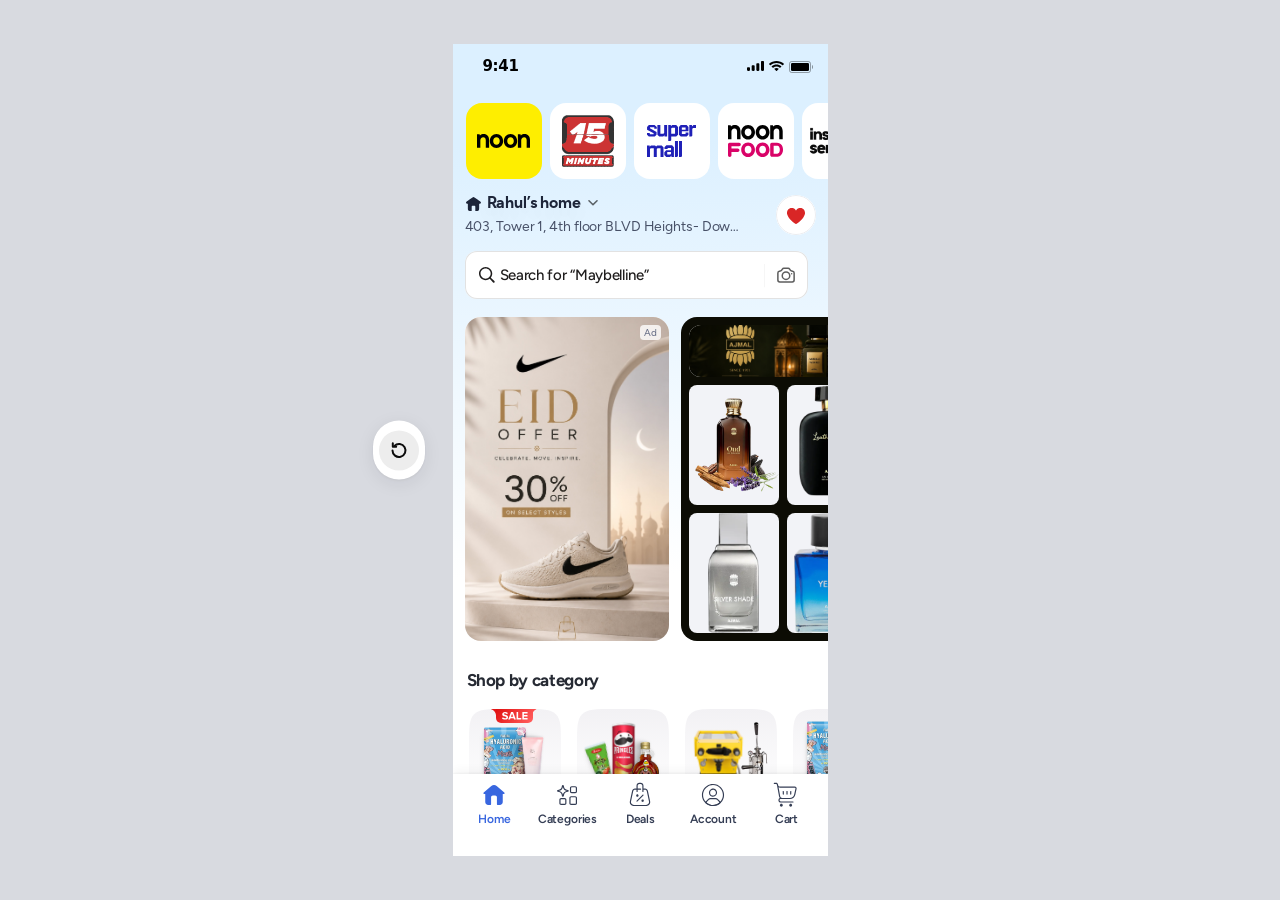
==== index.html @ 059a1320 "Brand Widget PLP: noon search → PLP prototype with brand widget Iteration 02 of Product Upscale as a" ====
<!DOCTYPE html>
<html lang="en" data-variant="2">
<head>
<!-- Option 2: its own copy of iteration 01 (the root /). Edit this folder freely — /assets and /fonts are shared. -->
<meta charset="UTF-8" />
<meta name="viewport" content="width=device-width, initial-scale=1, maximum-scale=1, user-scalable=no, viewport-fit=cover" />
<meta name="theme-color" content="#dcf0ff" />
<title>noon — Home</title>
<link rel="stylesheet" href="styles.css" />
</head>
<body>

<!-- Figma multi-shadow stacks, composited in PARALLEL (a CSS filter chain
     would shadow each shadow). stdDeviation = CSS blur / 2. -->
<svg width="0" height="0" style="position:absolute" aria-hidden="true">
  <filter id="shA" x="-50%" y="-50%" width="200%" height="200%" color-interpolation-filters="sRGB">
    <feGaussianBlur in="SourceAlpha" stdDeviation="2.21" result="b1"/><feOffset in="b1" dx="-2.21" dy="11.05" result="o1"/><feFlood flood-color="#000" flood-opacity="0.02"/><feComposite in2="o1" operator="in" result="s1"/>
    <feGaussianBlur in="SourceAlpha" stdDeviation="2.21" result="b2"/><feOffset in="b2" dx="-1.105" dy="6.63" result="o2"/><feFlood flood-color="#000" flood-opacity="0.06"/><feComposite in2="o2" operator="in" result="s2"/>
    <feGaussianBlur in="SourceAlpha" stdDeviation="1.6575" result="b3"/><feOffset in="b3" dx="0" dy="3.315" result="o3"/><feFlood flood-color="#000" flood-opacity="0.1"/><feComposite in2="o3" operator="in" result="s3"/>
    <feGaussianBlur in="SourceAlpha" stdDeviation="0.5525" result="b4"/><feOffset in="b4" dx="0" dy="1.105" result="o4"/><feFlood flood-color="#000" flood-opacity="0.12"/><feComposite in2="o4" operator="in" result="s4"/>
    <feMerge><feMergeNode in="s1"/><feMergeNode in="s2"/><feMergeNode in="s3"/><feMergeNode in="s4"/><feMergeNode in="SourceGraphic"/></feMerge>
  </filter>
  <filter id="shB" x="-50%" y="-50%" width="200%" height="200%" color-interpolation-filters="sRGB">
    <feGaussianBlur in="SourceAlpha" stdDeviation="4.42" result="b1"/><feOffset in="b1" dx="-22.101" dy="0" result="o1"/><feFlood flood-color="#000" flood-opacity="0.03"/><feComposite in2="o1" operator="in" result="s1"/>
    <feGaussianBlur in="SourceAlpha" stdDeviation="3.8675" result="b2"/><feOffset in="b2" dx="-12.155" dy="0" result="o2"/><feFlood flood-color="#000" flood-opacity="0.1"/><feComposite in2="o2" operator="in" result="s2"/>
    <feGaussianBlur in="SourceAlpha" stdDeviation="2.7625" result="b3"/><feOffset in="b3" dx="-5.525" dy="0" result="o3"/><feFlood flood-color="#000" flood-opacity="0.16"/><feComposite in2="o3" operator="in" result="s3"/>
    <feGaussianBlur in="SourceAlpha" stdDeviation="1.6575" result="b4"/><feOffset in="b4" dx="-1.105" dy="0" result="o4"/><feFlood flood-color="#000" flood-opacity="0.19"/><feComposite in2="o4" operator="in" result="s4"/>
    <feMerge><feMergeNode in="s1"/><feMergeNode in="s2"/><feMergeNode in="s3"/><feMergeNode in="s4"/><feMergeNode in="SourceGraphic"/></feMerge>
  </filter>
</svg>

<!-- ══ 912:10736 — Home Page (375 × 812) ══════════════════════════════════ -->
<div class="screen" id="screen">
<!-- Home view: scroll body + bottom nav travel together on push -->
<div class="view view--home" id="home" data-node-id="912:10736">
<div class="scroll" id="scroll">
<div class="page">

  <!-- ══ 912:10737 — header (switcher / address / search) ═══════════════ -->
  <nav class="sw hscroll" data-node-id="912:10738" aria-label="noon services">
    <a class="tile" style="background:#feee00" data-node-id="912:10742" aria-label="noon">
      <div class="ly" style="inset:41.44% 15.66%"><img src="assets/a0c11.svg" alt="" /></div>
    </a>
    <a class="tile" data-node-id="912:10748" aria-label="noon Minutes">
      <div class="ly" style="inset:15.61% 15.79% 15.97% 15.79%"><img class="cover" src="assets/3c404.gif" alt="" /></div>
    </a>
    <a class="tile" data-node-id="912:10750" aria-label="supermall">
      <div class="ly" style="inset:29.1% 17.69% 50.4% 17.69%"><img src="assets/4cc8e.svg" alt="" /></div>
      <div class="ly" style="inset:50.06% 36.52% 29.47% 17.69%"><img src="assets/d1e7c.svg" alt="" /></div>
    </a>
    <a class="tile" data-node-id="912:10766" aria-label="noon Food">
      <div class="ly" style="inset:29.05% 13.9% 29.41% 13.9%"><img src="assets/1c5eb.svg" alt="" /></div>
    </a>
    <a class="tile" data-node-id="912:10776" aria-label="Instant service">
      <div class="ly" style="left:7.48px;top:21.22px;width:61.033px;height:33.568px"><img class="cover" src="assets/54e8c.png" alt="" /></div>
    </a>
    <a class="tile" data-node-id="912:10778" aria-label="now now">
      <div class="ly mid" style="left:calc(50% - 2px);width:35.745px;height:48.744px"><img src="assets/d7979.svg" alt="" /></div>
    </a>
    <a class="tile" data-node-id="912:10788" aria-label="send">
      <div class="ly mid" style="width:52.435px;height:31.108px"><img class="cover" src="assets/a15a4.jpg" alt="" /></div>
    </a>
    <a class="tile" data-node-id="912:10790" aria-label="wash">
      <div class="ly mid clip" style="width:59.741px;height:36.892px"><img class="ab" style="left:0;top:-36.76%;width:100%;height:161.06%" src="assets/50a80.png" alt="" /></div>
    </a>
  </nav>

  <div class="addr" data-node-id="912:10792">
    <button class="addr__loc" data-node-id="912:10793">
      <span class="addr__row" data-node-id="912:10794">
        <span class="addr__name" data-node-id="912:10795">
          <span class="addr__home" data-node-id="912:10796"><span class="ly" style="left:1.38px;top:2.64px;width:15.245px;height:13.912px"><img src="assets/167f2.svg" alt="" /></span></span>
          <span class="addr__title" data-node-id="912:10803">Rahul’s home</span>
        </span>
        <span class="addr__chev" data-node-id="912:10804"><img src="assets/5c05d.svg" alt="" /></span>
      </span>
      <span class="addr__line" data-node-id="912:10806">403, Tower 1, 4th floor BLVD Heights- Down...</span>
    </button>
    <button class="addr__wish stroke" style="--sw:1px;--sc:#eaecf0" data-node-id="912:10807" aria-label="Wishlist">
      <span class="ly mid" style="top:calc(50% + 1px);width:18px;height:16px"><img src="assets/40941.svg" alt="" /></span>
    </button>
  </div>

  <label class="search sk" id="searchEntry" role="button" tabindex="0" aria-label="Search noon" style="--sw:1.005px;--sc:#e2e2e2" data-node-id="912:10812">
    <span class="search__field" data-node-id="912:10813">
      <span class="search__q" data-node-id="912:10814">
        <span class="search__ico" data-node-id="912:10815"><img src="assets/e5710.svg" alt="" /></span>
        <span class="search__ph" data-node-id="912:10816">Search for “Maybelline”</span>
      </span>
    </span>
    <span class="search__div" data-node-id="912:10817"><img src="assets/e736f.svg" alt="" /></span>
    <span class="search__cam" data-node-id="912:10818"><img src="assets/49e65.svg" alt="" /></span>
  </label>

  <!-- ══ 912:10820 — scroll body ═══════════════════════════════════════════ -->
  <main class="body" data-node-id="912:10820">

    <!-- ── 912:10821 — Home Banner ────────────────────────────────────── -->
    <section class="banners hscroll" data-node-id="912:10821">

      <!-- 1 · hero (L) -->
      <div class="hw" data-node-id="912:10830">
        <div class="hw__card sk" style="--sw:1px;--sc:#f2f3f7" data-node-id="I912:10830;2600:18912">
          <div class="hw__l" data-node-id="I912:10830;2600:18920;912:10829"><img class="cover" src="assets/4d3d9.jpg" alt="Nike Eid offer — 30% off on select styles" /></div>
        </div>
        <span class="ad" style="right:8px;top:8px" data-node-id="I912:10830;2600:18935">Ad</span>
      </div>

      <!-- 2 · brand (black, 2×2) -->
      <div class="hw" data-node-id="912:10839">
        <div class="bw" style="background:#0c0c04" data-node-id="I912:10839;2600:18837">
          <div class="bw__top" data-node-id="I912:10839;2600:18845">
            <div class="ab clip" style="left:0;top:0;width:188px;height:52px;border-radius:12px;background:#fff" data-node-id="I912:10839;2600:18845;912:10838">
              <div class="ly mid" style="width:188px;height:94px"><img class="cover" src="assets/7c7c2.jpg" alt="Ajmal" /></div>
            </div>
          </div>
          <div class="bw__grid">
            <div class="bc"><div class="bc__img"><img class="contain" src="assets/fbc74.png" alt="" /></div></div>
            <div class="bc"><div class="bc__img"><img class="contain" src="assets/cb8e1.png" alt="" /></div></div>
            <div class="bc"><div class="bc__img"><img class="contain" src="assets/e79dc.png" alt="" /></div></div>
            <div class="bc"><div class="bc__img"><img class="contain" src="assets/f3757.png" alt="" /></div></div>
          </div>
        </div>
      </div>

      <!-- 3 · brand (white, Flash Deal) -->
      <div class="hw" data-node-id="912:10848">
        <div class="bw sk" style="background:#fff;--sw:1px;--sc:#f2f3f7" data-node-id="I912:10848;2600:18837">
          <div class="bw__top clip" style="border-radius:8px" data-node-id="I912:10848;2600:18845">
            <div class="ab clip" style="left:0;top:-4px;width:216px;height:96px;background:#fff" data-node-id="I912:10848;2600:18845;912:10847">
              <div class="ab clip" style="left:0;top:-0.86px;width:216px;height:97.463px" data-node-id="I912:10848;2600:18845;912:10847;2306:20424">
                <img class="ab cover" style="left:-9.88px;top:-212.71px;width:247.107px;height:535.712px" src="assets/6fb33.jpg" alt="" />
              </div>
            </div>
          </div>
          <div class="bw__grid">
            <div class="bc"><div class="bc__img"><img class="cover" src="assets/615c6.png" alt="" /><span class="notch" style="background:#a5622b"><span>Flash Deal</span></span></div></div>
            <div class="bc"><div class="bc__img"><img class="cover" src="assets/f3788.png" alt="" /><span class="notch" style="background:#a5622b"><span>Flash Deal</span></span></div></div>
            <div class="bc"><div class="bc__img"><img class="cover" src="assets/bfdd8.png" alt="" /><span class="notch" style="background:#a5622b"><span>Selling fast</span></span></div></div>
            <div class="bc"><div class="bc__img"><img class="cover" src="assets/a877f.png" alt="" /><span class="notch" style="background:#a5622b"><span>Selling fast</span></span></div></div>
          </div>
        </div>
      </div>

      <!-- 4 · hero (L1, cropped) -->
      <div class="hw" data-node-id="912:10857">
        <div class="hw__card sk" style="--sw:1px;--sc:#f2f3f7" data-node-id="I912:10857;2600:18912">
          <div class="hw__l" data-node-id="I912:10857;2600:18920;912:10856"><img class="ab" style="left:0;top:-0.04%;width:100%;height:111.87%" src="assets/4a7ef.jpg" alt="" /></div>
        </div>
        <span class="ad" style="right:8px;top:8px" data-node-id="I912:10857;2600:18935">Ad</span>
      </div>

      <!-- 5 · brand (black, Flash Deal red) -->
      <div class="hw" data-node-id="912:10866">
        <div class="bw" style="background:#0c0c04" data-node-id="I912:10866;2600:18837">
          <div class="bw__top" data-node-id="I912:10866;2600:18845">
            <div class="ab clip" style="left:0;top:0;width:188px;height:52px;border-radius:12px;background:#fff">
              <div class="ly mid" style="width:188px;height:94px"><img class="cover" src="assets/7c7c2.jpg" alt="Ajmal" /></div>
            </div>
          </div>
          <div class="bw__grid">
            <div class="bc"><div class="bc__img"><img class="contain" src="assets/fbc74.png" alt="" /><span class="notch" style="background:#d92626"><span>Flash Deal</span></span></div></div>
            <div class="bc"><div class="bc__img"><img class="contain" src="assets/cb8e1.png" alt="" /><span class="notch" style="background:#d92626"><span>Flash Deal</span></span></div></div>
            <div class="bc"><div class="bc__img"><img class="contain" src="assets/e79dc.png" alt="" /><span class="notch" style="background:#d92626"><span>Flash Deal</span></span></div></div>
            <div class="bc"><div class="bc__img"><img class="contain" src="assets/f3757.png" alt="" /><span class="notch" style="background:#d92626"><span>Flash Deal</span></span></div></div>
          </div>
        </div>
      </div>

      <!-- 6 · brand (red, % OFF) -->
      <div class="hw" data-node-id="912:10875">
        <div class="bw" style="background:#d92626" data-node-id="I912:10875;2600:18837">
          <div class="bw__top clip" style="border-radius:8px" data-node-id="I912:10875;2600:18845">
            <div class="ab clip" style="left:0;top:-4px;width:216px;height:96px;background:#fff" data-node-id="I912:10875;2600:18845;912:10874">
              <div class="ab clip" style="left:0;top:-0.39px;width:217.714px;height:98.237px">
                <img class="ab cover" style="left:-9.96px;top:-214.4px;width:249.068px;height:539.964px" src="assets/265ba.jpg" alt="" />
              </div>
            </div>
          </div>
          <div class="bw__grid">
            <div class="bc"><div class="bc__img"><img class="cover" src="assets/c9f35.png" alt="" /><span class="notch" style="background:#b81414"><span>50% OFF</span></span></div></div>
            <div class="bc"><div class="bc__img"><img class="cover" src="assets/7b8b2.png" alt="" /><span class="notch" style="background:#b81414"><span>50% OFF</span></span></div></div>
            <div class="bc"><div class="bc__img"><img class="cover" src="assets/c8388.png" alt="" /><span class="notch" style="background:#b81414"><span>40% OFF</span></span></div></div>
            <div class="bc"><div class="bc__img"><img class="cover" src="assets/e4b1d.png" alt="" /><span class="notch" style="background:#b81414"><span>30% OFF</span></span></div></div>
          </div>
        </div>
      </div>

      <!-- 7 · hero (L2, video) -->
      <div class="hw" data-node-id="912:10884">
        <div class="hw__card sk" style="--sw:1px;--sc:#f2f3f7" data-node-id="I912:10884;2600:18912">
          <div class="hw__l" data-node-id="I912:10884;2600:18920;912:10883"><img class="cover" src="assets/273b5.jpg" alt="" /></div>
        </div>
        <span class="ad" style="right:8px;top:8px" data-node-id="I912:10884;2600:18935">Ad</span>
        <button class="vid" data-node-id="I912:10884;2600:18936" aria-label="Pause video"><img src="assets/af803.svg" alt="" /></button>
      </div>

      <!-- 8 · brand (white, M + priced cards) -->
      <div class="hw" data-node-id="912:10893">
        <div class="bw sk" style="background:#fff;--sw:1px;--sc:#f2f3f7" data-node-id="I912:10893;2600:18867">
          <div class="bw__top clip" style="border-radius:8px" data-node-id="I912:10893;2600:18875">
            <div class="ab clip" style="left:calc(50% + 0.5px);transform:translateX(-50%);top:0;width:193px;height:186.873px;background:#fff" data-node-id="I912:10893;2600:18875;912:10892">
              <div class="ly" style="left:0;top:50%;transform:translateY(-50%);width:193px;height:193px"><img class="cover" src="assets/c0622.jpg" alt="" /></div>
            </div>
          </div>
          <div class="bw__grid">
            <div class="bc">
              <div class="bc__img"><img class="cover" src="assets/b9784.png" alt="" /><span class="notch" style="background:#0580ab"><span>Eid offer</span></span></div>
              <div class="bc__txt"><p class="bc__name">NIKE REVOLUTION 8 EASYON</p><p class="bc__price"><b>&#xE001; 129</b><s>299</s></p></div>
            </div>
            <div class="bc">
              <div class="bc__img"><img class="cover" src="assets/e6b1b.png" alt="" /><span class="notch" style="background:#0580ab"><span>Eid offer</span></span></div>
              <div class="bc__txt"><p class="bc__name">NIKE DOWNSHIFTER 14</p><p class="bc__price"><b>&#xE001; 129</b><s>299</s></p></div>
            </div>
          </div>
          <span class="ad" style="left:171px;top:12px" data-node-id="I912:10893;2600:18895">Ad</span>
        </div>
      </div>
    </section>

    <!-- ── 912:10894 — Shop by category ───────────────────────────────── -->
    <section class="cats" data-node-id="912:10894">
      <h2 class="sec-h sec-h--cat" data-node-id="912:10896">Shop by category</h2>
      <div class="cats__grid hscroll" data-node-id="912:10897">
        <div class="cats__rows" data-node-id="912:10909">
          <div class="cats__row" data-node-id="912:10910">
            <a class="cat" data-node-id="912:10911">
              <span class="cat__bg"><img src="assets/394b8.svg" alt="" /></span>
              <span class="ly shA" style="left:3.21px;top:18.15px;width:66.302px;height:66.302px"><img class="cover" src="assets/17df5.png" alt="" /></span>
              <span class="ly shB" style="left:37.46px;top:28.31px;width:53.041px;height:53.041px"><img class="cover" src="assets/6a1fe.png" alt="" /></span>
              <span class="cat__lbl">Beauty &amp; Skin Care</span>
            </a>
            <a class="cat" data-node-id="912:10919">
              <span class="cat__bg"><img src="assets/c7a2d.svg" alt="" /></span>
              <span class="rot" style="left:-10px;top:25px;width:71.49px;height:71.49px"><span class="shA" style="width:56.991px;height:56.991px;transform:rotate(-17.5deg)"><img class="cover" src="assets/cacae.png" alt="" /></span></span>
              <span class="ly" style="left:34px;top:13px;width:26px;height:76px"><img class="cover" src="assets/0a747.png" alt="" /></span>
              <span class="cat__lbl">Grocery <br />&amp; Kitchen</span>
              <span class="ly shB" style="left:36px;top:25px;width:67px;height:68px"><img class="cover" src="assets/4994b.png" alt="" /></span>
            </a>
            <a class="cat" data-node-id="912:10926">
              <span class="cat__bg"><img src="assets/9b3ad.svg" alt="" /></span>
              <span class="cat__lbl">Home Appliances</span>
              <span class="sale" data-node-id="912:10930">
                <span class="ly" style="left:41.19px;top:0;width:4.708px;height:5.947px;transform:scaleX(-1)"><img src="assets/95613.svg" alt="" /></span>
                <span class="ly" style="left:0;top:0;width:4.895px;height:6.049px"><img src="assets/a87c3.svg" alt="" /></span>
                <span class="sale__tag" data-node-id="912:10933"><img src="assets/txt-sale.svg" alt="SALE" /></span>
              </span>
              <span class="ly" style="left:-16px;top:2px;width:99px;height:99px"><img class="cover" src="assets/f34e8.png" alt="" /></span>
              <span class="ly" style="left:34px;top:8px;width:74px;height:84px"><img class="cover" src="assets/3b9bd.png" alt="" /></span>
            </a>
            <a class="cat" data-node-id="912:10937">
              <span class="cat__bg"><img src="assets/c7a2d.svg" alt="" /></span>
              <span class="ly shA" style="left:2.21px;top:12.15px;width:66.302px;height:66.302px"><img class="cover" src="assets/17df5.png" alt="" /></span>
              <span class="ly shB" style="left:36.46px;top:24.31px;width:53.041px;height:53.041px"><img class="cover" src="assets/6a1fe.png" alt="" /></span>
              <span class="cat__lbl">Beauty &amp; Skin Care</span>
            </a>
            <a class="cat" data-node-id="912:10945">
              <span class="cat__bg" style="top:-0.12px"><img src="assets/c7a2d.svg" alt="" /></span>
              <span class="rot" style="left:-6.65px;top:13.7px;width:73.768px;height:73.768px"><span class="shA" style="width:65.079px;height:65.079px;transform:rotate(-8.28deg)"><img class="cover" src="assets/cacae.png" alt="" /></span></span>
              <span class="ly shB" style="left:7.73px;top:0;width:90.612px;height:90.612px"><img class="cover" src="assets/4994b.png" alt="" /></span>
              <!-- Proxima Nova Semibold isn't available to the browser: Figma's own render of the layer -->
              <span class="ly" style="left:18.612px;top:98.186px;width:54.5px;height:23px" data-node-id="912:10950"><img src="assets/txt-grocery-kitchen.png" alt="Grocery &amp; Kitchen" /></span>
            </a>
          </div>
          <div class="cats__row" data-node-id="912:10951">
            <a class="cat" data-node-id="912:10952">
              <span class="cat__bg"><img src="assets/c7a2d.svg" alt="" /></span>
              <span class="ly shA" style="left:-4.42px;top:12.16px;width:70.722px;height:70.722px"><img class="cover" src="assets/1cdd4.png" alt="" /></span>
              <span class="cat__lbl">Toys <br />&amp; Games</span>
              <span class="ly shB" style="left:49.52px;top:27.63px;width:32.709px;height:53.041px"><img class="cover" src="assets/f2e14.jpg" alt="" /></span>
            </a>
            <a class="cat" data-node-id="912:10957">
              <span class="cat__bg"><img src="assets/c7a2d.svg" alt="" /></span>
              <span class="ly clip" style="left:0.46px;top:4.47px;width:74px;height:82px"><img class="ab" style="left:-5.94%;top:2.77%;width:105.26%;height:95.24%" src="assets/4f0a2.png" alt="" /></span>
              <span class="cat__lbl">Electronics &amp; Tools</span>
              <span class="ly shA" style="left:32.84px;top:25px;width:54.146px;height:54.146px"><img class="cover" src="assets/76d27.png" alt="" /></span>
            </a>
            <a class="cat" data-node-id="912:10962">
              <span class="cat__bg"><img src="assets/c7a2d.svg" alt="" /></span>
              <span class="rot" style="left:-5.7px;top:6.63px;width:83.372px;height:77.451px"><span class="shA" style="width:63.244px;height:71.107px;transform:rotate(102.83deg) scaleY(-1)"><img class="cover" src="assets/7b879.png" alt="" /></span></span>
              <span class="cat__lbl">Hair Care</span>
              <span class="rot" style="left:28.52px;top:4.61px;width:69.091px;height:84.243px"><span class="shB" style="width:67.973px;height:83.333px;transform:rotate(0.77deg)"><img class="cover" src="assets/83d49.png" alt="" /></span></span>
            </a>
            <a class="cat" data-node-id="912:10967">
              <span class="cat__bg"><img src="assets/c7a2d.svg" alt="" /></span>
              <span class="ly shA" style="left:-4.73px;top:-1.11px;width:80.667px;height:75.142px"><img src="assets/99ba5.png" alt="" /></span>
              <span class="rot" style="left:19.79px;top:5.52px;width:80.667px;height:80.667px"><span class="shB" style="width:80.667px;height:80.667px;transform:rotate(-90deg)"><img class="cover" src="assets/7fdf6.png" alt="" /></span></span>
              <span class="cat__lbl">Shoes &amp; Clothes</span>
            </a>
            <a class="cat" data-node-id="912:10972">
              <span class="cat__bg"><img src="assets/c7a2d.svg" alt="" /></span>
              <span class="ly shA" style="left:-4.42px;top:12.16px;width:70.722px;height:70.722px"><img class="cover" src="assets/1cdd4.png" alt="" /></span>
              <span class="ly" style="left:20.282px;top:98.329px;width:51.5px;height:23px" data-node-id="912:10975"><img src="assets/txt-toys-games.png" alt="Toys &amp; Games" /></span>
              <span class="ly shB" style="left:47.52px;top:27.63px;width:32.709px;height:53.041px"><img class="cover" src="assets/f2e14.jpg" alt="" /></span>
            </a>
          </div>
        </div>
      </div>
    </section>

    <!-- ── 912:10977 — Recommended for you ────────────────────────────── -->
    <section class="reco" data-node-id="912:10977">
      <h2 class="sec-h" data-node-id="912:10981">Recommended for you</h2>
      <div class="reco__body" data-node-id="912:10982">
        <div class="tabs hscroll" id="tabs" role="tablist" data-node-id="912:10983">
          <button class="tab is-on" role="tab" aria-selected="true" data-node-id="912:10984"><img src="assets/acbcb.svg" alt="" /><span>For you</span></button>
          <button class="tab" role="tab" aria-selected="false" data-node-id="912:10988"><img src="assets/30e40.svg" alt="" /><span>Electronics</span></button>
          <button class="tab" role="tab" aria-selected="false" data-node-id="912:10991"><img src="assets/74a03.svg" alt="" /><span>Beauty</span></button>
          <button class="tab" role="tab" aria-selected="false" data-node-id="912:10994"><img src="assets/caf20.svg" alt="" /><span>Fashion</span></button>
          <button class="tab" role="tab" aria-selected="false" data-node-id="912:10997"><img src="assets/dd476.svg" alt="" /><span>Home</span></button>
          <button class="tab" role="tab" aria-selected="false" data-node-id="912:11000"><img src="assets/74a03.svg" alt="" /><span>Beauty</span></button>
        </div>
        <div class="rail rail--reco hscroll" data-rail="reco" data-node-id="912:11003"></div>
      </div>
    </section>

    <!-- ── 912:11229 — Offers for you ─────────────────────────────────── -->
    <section class="offers" data-node-id="912:11229">
      <h2 class="sec-h" data-node-id="912:11233">Offers for you</h2>
      <div class="offers__row hscroll" data-node-id="912:11234">

        <a class="cp sk" style="--sw:2.5px;--sc:#b73428" data-node-id="912:11235">
          <div class="cp__in" style="background:#4de0fd" data-node-id="912:11236">
            <div class="ab clip" style="left:-1px;top:-8.4px;width:193px;height:224px;background:#fff" data-node-id="912:11237">
              <img class="ab cover" style="left:-351.14px;top:-81.63px;width:534.307px;height:1022.104px" src="assets/419fc.jpg" alt="" />
              <div class="ab blend-color" style="left:0;top:0;width:129.5px;height:171.8px;background:#f47165;box-shadow:inset 0 0 0 1.126px rgba(255,255,255,.7)" data-node-id="912:11240"></div>
            </div>
            <div class="rot" style="left:23.64px;top:29.69px;width:73.284px;height:21.707px"><div class="glow" style="width:72.439px;height:17.909px;background:#ef8980;filter:blur(10px);transform:rotate(-3.02deg)"></div></div>
            <div class="rot" style="left:39.49px;top:21.79px;width:43.616px;height:13.798px"><div class="glow" style="width:43.067px;height:11.542px;background:#ef8980;filter:blur(9.005px);transform:rotate(-3.02deg)"></div></div>
            <div class="rot" style="left:calc(50% - 0.21px);transform:translateX(-50%);top:1.4px;width:106.655px;height:83.47px" data-node-id="912:11243">
              <div class="clip" style="position:relative;width:93.487px;height:56.096px;transform:rotate(19deg)"><img class="ab" style="left:-0.09%;top:-19.92%;width:100.19%;height:126.56%" src="assets/bc476.png" alt="noon ENBD card" /></div>
            </div>
            <div class="cp__txt" data-node-id="912:11251"><p class="cp__t"> 10% Cashback </p><p class="cp__s">on all spends with <br />noon ENBD card</p></div>
            <div class="cp__line"><img src="assets/e8e25.svg" alt="" /></div>
            <span class="cp__btn" data-node-id="912:11244">Apply Now<img src="assets/2601d.svg" alt="" /></span>
          </div>
          <span class="cp__hole" style="left:118.5px"><img src="assets/88bb8.svg" alt="" /></span>
          <span class="cp__hole" style="left:-9.5px"><img src="assets/88bb8.svg" alt="" /></span>
        </a>

        <a class="cp sk" style="--sw:2.5px;--sc:#15859b" data-node-id="912:11256">
          <div class="cp__in" style="background:#4de0fd" data-node-id="912:11257">
            <div class="rot" style="left:calc(50% + 171.61px);top:calc(50% + 237.57px);transform:translate(-50%,-50%);width:3098.348px;height:2173.076px" data-node-id="912:11258">
              <div class="clip" style="position:relative;flex:none;width:1801.218px;height:2881.948px;background:#121214;opacity:.7;transform:rotate(-97.74deg)">
                <div class="rot" style="left:872.87px;top:861.17px;width:1062.488px;height:931.04px"><div style="position:relative;width:712.199px;height:902.701px;transform:rotate(105.8deg)"><img class="ab cover" style="inset:0;width:100%;height:100%" src="assets/419fc.jpg" alt="" /></div></div>
                <div class="ab blend-color" style="inset:0;background:#4de0fd;box-shadow:inset 0 0 0 1.126px rgba(255,255,255,.7)" data-node-id="912:11261"></div>
              </div>
            </div>
            <div class="rot" style="left:23.64px;top:29.69px;width:73.284px;height:21.707px"><div class="glow" style="width:72.439px;height:17.909px;background:#07c3fc;filter:blur(10px);transform:rotate(-3.02deg)"></div></div>
            <div class="rot" style="left:39.49px;top:21.79px;width:43.616px;height:13.798px"><div class="glow" style="width:43.067px;height:11.542px;background:#07c3fc;filter:blur(9.005px);transform:rotate(-3.02deg)"></div></div>
            <!-- Upheaval / Mini Pixel-7 lockup: Figma's own render of group 912:11264 (render bounds start 3.04px left of the box) -->
            <img class="ab" style="left:17.738px;top:20.91px;width:85px;height:36px" src="assets/txt-delivery-dash.png" alt="Delivery Dash" data-node-id="912:11264" />
            <div class="cp__txt" data-node-id="912:11275"><p class="cp__t cp__t--win"> Win &#xE001; 100 </p><p class="cp__s">Play &amp; win <br />instant rewards</p></div>
            <div class="cp__line"><img src="assets/e8e25.svg" alt="" /></div>
            <span class="cp__btn" data-node-id="912:11268">Play Now<img src="assets/2601d.svg" alt="" /></span>
          </div>
          <span class="cp__hole" style="left:118.5px"><img src="assets/88bb8.svg" alt="" /></span>
          <span class="cp__hole" style="left:-9.5px"><img src="assets/88bb8.svg" alt="" /></span>
        </a>

        <a class="cp sk" style="--sw:2.5px;--sc:#830034" data-node-id="912:11280">
          <div class="cp__in" style="background:#9c335c" data-node-id="912:11281">
            <div class="ab clip" style="left:-432px;top:-396.4px;width:706px;height:646px;background:#121214" data-node-id="912:11282">
              <img class="ab cover" style="left:256.016px;top:187.734px;width:1067.295px;height:866.487px" src="assets/419fc.jpg" alt="" />
              <div class="ab blend-color" style="inset:0;background:#9c335c" data-node-id="912:11285"></div>
              <div class="ab" style="left:338.438px;top:315.329px;width:30.005px;height:5.299px" data-node-id="912:11286"><img class="ab" style="left:-75.04%;top:-424.88%;width:250.08%;height:949.76%" src="assets/f2a1d.svg" alt="" /></div>
            </div>
            <div class="rot" style="left:28.79px;top:14.54px;width:64.084px;height:44.269px"><div class="glow" style="width:58.271px;height:28.945px;background:#fbd5e4;filter:blur(9.006px);transform:rotate(16.46deg)"></div></div>
            <div class="ab" style="left:29.453px;top:16.814px;width:63.521px;height:39.718px" data-node-id="912:11288" role="img" aria-label="noon One">
              <div class="rot" style="left:0;top:0;width:63.289px;height:39.581px"><div style="position:relative;width:60.426px;height:34.334px;transform:rotate(-5.11deg) skewX(0.07deg)"><img class="fill" src="assets/e6261.svg" alt="" /></div></div>
              <div class="rot" style="left:9.03px;top:10.16px;width:41.73px;height:16.158px"><div style="position:relative;width:40.754px;height:12.581px;transform:rotate(-5.11deg) skewX(0.08deg)"><img class="fill" src="assets/9ebfb.svg" alt="" /></div></div>
            </div>
            <div class="cp__txt" data-node-id="912:11311"><p class="cp__t"> 10% Cashback </p><p class="cp__s cp__s--12">on noon, supermall, food &amp; minutes</p></div>
            <div class="cp__line"><img src="assets/e8e25.svg" alt="" /></div>
            <span class="cp__btn" data-node-id="912:11304">Try Now<img src="assets/2601d.svg" alt="" /></span>
          </div>
          <span class="cp__hole" style="left:116.5px"><img src="assets/88bb8.svg" alt="" /></span>
          <span class="cp__hole" style="left:-9.5px"><img src="assets/88bb8.svg" alt="" /></span>
        </a>
      </div>
    </section>

    <!-- ── 912:11316 — Bestsellers ────────────────────────────────────── -->
    <section class="prod" data-node-id="912:11316">
      <h2 class="sec-h" data-node-id="912:11321">Bestsellers </h2>
      <div class="rail hscroll" data-rail="best" data-node-id="912:11322"></div>
    </section>

    <!-- ── 912:11548 — Keep shopping for ──────────────────────────────── -->
    <section class="keep" data-node-id="912:11548">
      <h2 class="sec-h sec-h--keep" data-node-id="912:11550">Keep shopping for</h2>
      <div class="keep__row hscroll" data-rail="keep" data-node-id="912:11555"></div>
    </section>

    <!-- ── 912:11850 — Summer Essentials ──────────────────────────────── -->
    <section class="summer" data-node-id="912:11850">
      <div class="summer__head" data-node-id="912:11853">
        <div class="summer__copy" data-node-id="912:11854">
          <p class="summer__t" data-node-id="912:11855">SUMMER ESSENTIALS</p>
          <p class="summer__s" data-node-id="912:11856">Enjoy extra 30% off with no min. spend.</p>
        </div>
        <img class="summer__logo" src="assets/20cbf.png" alt="Nike" data-node-id="912:11857" />
      </div>
      <div class="summer__row hscroll" data-node-id="912:11858">
        <div class="summer__vid" data-node-id="912:11859">
          <img class="ab cover" style="left:-7px;top:0.17px;width:200px;height:310px" src="assets/b9166.jpg" alt="" />
          <button class="summer__mute" data-node-id="912:11862" aria-label="Unmute"><span class="ly" style="inset:12.9% 7.78% 0.77% 8.33%"><img src="assets/2dfce.svg" alt="" /></span></button>
        </div>
        <div class="rail rail--summer" data-rail="summer" data-node-id="912:11866"></div>
      </div>
      <span class="ad ad--2" style="left:369px;top:214.5px;background:rgba(255,255,255,.7);color:#747474" data-node-id="912:12090">Ad</span>
      <span class="ad ad--2" style="left:348px;top:-19.86px;background:rgba(255,255,255,.5);color:#fff" data-node-id="912:12091">Ad</span>
      <span class="ad" style="left:348px;top:6px;background:rgba(255,255,255,.1);color:#d0d4dd" data-node-id="912:12092">Ad</span>
    </section>

    <!-- ── 912:12093 — Selling out fast ───────────────────────────────── -->
    <section class="prod" data-node-id="912:12093">
      <h2 class="sec-h" data-node-id="912:12098">Selling out fast</h2>
      <div class="rail hscroll" data-rail="selling" data-node-id="912:12099"></div>
    </section>

    <!-- ── 912:12325 — New launches ───────────────────────────────────── -->
    <section class="launch" data-node-id="912:12325">
      <div class="launch__card" data-node-id="912:12326">
        <p class="launch__t" data-node-id="912:12431">NEW <span>LAUNCHES</span></p>
        <!-- Larken DEMO Thin isn't available: Figma's render of 912:12430 at its render bounds -->
        <img class="ab" style="left:17.042px;top:46.48px;width:145.25px;height:12px" src="assets/txt-now-available.png" alt="Now available on noon" data-node-id="912:12430" />
        <div class="launch__rail hscroll" data-node-id="912:12327">
          <article class="lc sk" style="--sw:1px;--sc:#ebebeb" data-node-id="912:12328">
            <img class="lc__img" src="assets/167f6.png" alt="PlayStation 5" />
            <div class="lc__body">
              <div class="lc__txt"><p class="lc__t">The best Playstation!</p><p class="lc__d">Limitless entertainment with the new Playstation 5 Pro</p></div>
              <button class="lc__btn">Shop Now</button>
            </div>
          </article>
          <article class="lc sk" style="--sw:1px;--sc:#ebebeb" data-node-id="912:12336">
            <img class="lc__img" src="assets/167f6.png" alt="PlayStation 5" />
            <div class="lc__body">
              <div class="lc__txt"><p class="lc__t">Ready to game on?</p><p class="lc__d">Limitless entertainment with the new Playstation 5 Pro</p></div>
              <button class="lc__btn">Shop Now</button>
            </div>
          </article>
          <article class="lc lc--wide sk" style="--sw:1px;--sc:#ebebeb" data-node-id="912:12344">
            <div class="lc__grid" data-node-id="912:12345">
              <div class="lc__gr">
                <div class="ic stroke" style="--sw:0.833px;--sc:#f0f4f9" data-node-id="912:12347">
                  <div class="ic__in"><div class="ic__pi"><div class="ab clip" style="inset:-18.06% 3.48% -87.48% 6.45%"><img class="ab" style="left:0;top:-11.34%;width:100%;height:73.92%" src="assets/e5982.jpg" alt="" /></div></div></div>
                </div>
                <div class="ic ic--photo" data-node-id="912:12365">
                  <img class="fill cover" style="border-radius:10.5px" src="assets/62133.jpg" alt="" />
                  <img class="ab cover" style="left:-12.25px;top:-51.16px;width:156.112px;height:234.167px" src="assets/62133.jpg" alt="" />
                </div>
              </div>
              <div class="lc__gr lc__gr--abs" data-node-id="912:12381">
                <div class="ic stroke" style="--sw:0.833px;--sc:#f0f4f9;position:absolute;left:0;top:0" data-node-id="912:12382">
                  <div class="ic__in"><div class="ic__pi"><div class="ab clip" style="inset:-18.06% 3.48% -53.14% 6.45%"><img class="ab" style="left:0;top:-13.62%;width:100%;height:88.78%" src="assets/a5647.jpg" alt="" /></div></div></div>
                </div>
                <div class="ic stroke" style="--sw:0.833px;--sc:#f0f4f9;position:absolute;left:139.65px;top:0" data-node-id="912:12400">
                  <div class="ic__in"><div class="ic__pi"><div class="ab" style="inset:-23.38% 4.96% -50.82% 3.4%"><img class="fill cover" src="assets/e77d4.jpg" alt="" /></div></div></div>
                </div>
              </div>
            </div>
            <div class="lc__txt lc__txt--wide" data-node-id="912:12418"><p class="lc__t">Essentials for work and after-hours!</p><p class="lc__d2">Fashion finds for all day comfort</p></div>
            <div class="lc__cta"><button class="lc__btn lc__btn--260" data-node-id="912:12422"><img src="assets/txt-shop-collection.png" alt="Shop the collection" /></button></div>
          </article>
          <article class="lc lc--wide lc--grey sk" style="--sw:1px;--sc:#ebebeb" data-node-id="912:12423">
            <img class="lc__img lc__img--271" src="assets/167f6.png" alt="PlayStation 5" />
            <div class="lc__txt lc__txt--wide"><p class="lc__t">Are you game for the PS5?</p><p class="lc__d2">Gaming that feels real</p></div>
            <div class="lc__cta lc__cta--hug"><button class="lc__btn lc__btn--260" data-node-id="912:12429"><img src="assets/txt-shop-collection.png" alt="Shop the collection" /></button></div>
          </article>
        </div>
      </div>
    </section>
  </main>
</div>
</div>

<!-- ══ 912:12987 — Bottom Nav (fixed over the scroll) ═══════════════════ -->
<nav class="bnav" data-node-id="912:12987" aria-label="Main">
  <div class="bnav__bar" data-node-id="912:12988">
    <div class="bnav__items" data-node-id="912:12989">
      <a class="bnav__it is-on" data-node-id="912:12990"><img src="assets/86f29.svg" alt="" /><span>Home</span></a>
      <a class="bnav__it" data-node-id="912:12997"><span class="bnav__ico"><img class="fill" src="assets/3240a.svg" alt="" /><span class="ly" style="inset:12.5% 16.67% 16.51% 12.51%"><img src="assets/892c2.svg" alt="" /></span></span><span>Categories</span></a>
      <a class="bnav__it" data-node-id="912:13009"><img src="assets/542ee.svg" alt="" /><span>Deals</span></a>
      <a class="bnav__it" data-node-id="912:13020"><img src="assets/5813f.svg" alt="" /><span>Account</span></a>
      <a class="bnav__it" data-node-id="912:13024"><img src="assets/45980.svg" alt="" /><span>Cart</span></a>
    </div>
    <div class="bnav__home" data-node-id="912:13037"><span></span></div>
  </div>
</nav>
<!-- iOS-style dimming of the page underneath a push -->
<div class="view__dim" id="homeDim" aria-hidden="true"></div>
</div>

<!-- ══ 912:14383 — Search Page (375 × 812), pushed from the right ═════════ -->
<section class="view view--search" id="search" data-node-id="912:14383" aria-label="Search" inert>
  <div class="srch__edge" id="searchEdge" aria-hidden="true"></div>
  <!-- 912:14607 — trending searches + promo banners (one raster in the design) -->
  <div class="srch__art" data-node-id="912:14608">
    <img src="assets/83d40.jpg" alt="Trending searches: iphone 18 pro max, owala, xiaomi 18 pro, laptop, shoes for men, watch. Banners: noon One card, Bodywise, Eucerin" />
  </div>
  <!-- ══ 920:18788 — PLP, loaded in place under the search bar (loading timed from ref_02.mp4) ═══ -->
  <section class="plp" id="plp" data-node-id="920:18788" aria-label="Results" aria-hidden="true" inert>
    <!-- ══ Legacy→new PLP (XzSbnjrYFbhNg6Rc5lKmGJ 82:16426) — marketplace tabs 82:17411 ══ -->
    <nav class="plp__mps" data-node-id="82:17411" aria-label="Marketplaces">
      <div class="mps__row hscroll" data-node-id="82:17412">
        <button class="mp is-on" data-node-id="82:17413" aria-current="true">
          <span class="mp__logo"><img src="assets/cd0f8.svg" style="width:52.941px;height:18px;margin-left:0.94px" alt="noon" /></span>
          <span class="mp__sub"><span class="mp__tick" style="--i:0"><i style="color:#0e0e0e;letter-spacing:-0.44px">Everything on noon</i><i style="color:#0e0e0e">in one place</i><i style="color:#0e0e0e;letter-spacing:-0.44px">Everything on noon</i></span></span>
        </button>
        <button class="mp" data-node-id="82:17418">
          <span class="mp__logo"><span class="mp__sm" data-node-id="82:17420"><span class="mp__smIn"><img src="assets/a9744.svg" style="left:0;top:2.7px;width:33.629px;height:10.194px" alt="" /><img src="assets/74fb3.svg" style="left:34.36px;top:0;width:23.83px;height:10.113px" alt="supermall" /></span></span></span>
          <span class="mp__sub"><span class="mp__tick" style="--i:1"><i style="color:#1d2539;letter-spacing:-0.22px">Direct from brands</i><i style="color:#2122b8">in 60 Mins</i><i style="color:#2122b8;letter-spacing:-0.22px">Direct from brands</i></span></span>
        </button>
        <button class="mp" data-node-id="82:17437">
          <span class="mp__logo"><img src="assets/95faf.svg" style="width:63.706px;height:19px" alt="express" /></span>
          <span class="mp__sub"><span class="mp__tick" style="--i:2"><i style="color:#404553">Get Everything</i><i style="color:#404553">in 1-2 days</i><i style="color:#404553">Get Everything</i></span></span>
        </button>
        <button class="mp" data-node-id="82:17441">
          <span class="mp__logo"><span class="mp__global" data-node-id="82:17444"><img src="assets/94e1a.svg" alt="" /><b>Global</b></span></span>
          <span class="mp__sub"><span class="mp__tick" style="--i:3"><i style="color:#475067">Sourced Globally</i><i style="color:#7f2bc2">Priced Locally</i><i style="color:#7f2bc2">Sourced Globally</i></span></span>
        </button>
        <button class="mp" data-node-id="82:17452">
          <span class="mp__logo"><span class="mp__min" data-node-id="82:17454"><img src="assets/e5a9f.png" alt="15 minutes" /></span></span>
          <span class="mp__sub"><span class="mp__tick" style="--i:4"><i style="color:#d22d29">Groceries &amp; more</i><i style="color:#d22d29">in ⚡️15 Mins</i><i style="color:#d22d29">Groceries &amp; more</i></span></span>
        </button>
        <i class="mps__tab" data-node-id="82:17457" aria-hidden="true"></i>
      </div>
    </nav>
    <div class="plp__tags" data-node-id="920:19569">
      <div class="tags__row hscroll" id="plpTags">
        <button class="chip sk" data-node-id="920:19570"><img class="chip__ico" src="assets/c55e8.svg" alt="" /><span class="chip__t" style="width:37px">Filter</span></button>
        <button class="chip chip--dd sk" data-node-id="920:19574"><span class="chip__t">Sort</span><img class="chip__chev" src="assets/01a9b.svg" alt="" /></button>
        <button class="chip chip--dd sk" data-node-id="920:19578"><span class="chip__t">Price</span><img class="chip__chev" src="assets/01a9b.svg" alt="" /></button>
        <button class="chip chip--dd sk" data-node-id="920:19582"><span class="chip__t chip__t--bare">Cases &amp; Covers</span></button>
        <button class="chip chip--dd sk" data-node-id="920:19584"><span class="chip__t chip__t--acc" style="width:79px">Accessories</span></button>
      </div>
    </div>
    <div class="plp__scroll" id="plpScroll">
      <!-- ══ 1214:145919 "Shop phones by brand" panel (State 12 1214:145190): revealed from behind the grid once the on-screen cards land ═══ -->
      <section class="brw" id="brandWidget" aria-label="Shop phones by brand">
        <div class="brw__bar" id="bwBar" data-node-id="1214:145919">
          <div class="brw__head" id="bwHead" data-node-id="1214:145920">
            <div class="brw__hrow" data-node-id="1214:145921">
              <p class="brw__htitle" id="bwHTitle" data-node-id="1214:145922">Shop phones by brand</p>
              <p class="brw__count" id="bwCount" data-node-id="1214:145923">1 of 14</p>
            </div>
          </div>
          <!-- selected state (State 13 1226:146640 → 1226:147369): collapsed 60px bar -->
          <div class="brw__sel" id="bwSel" aria-hidden="true">
            <span class="brw__scoin" id="bwSCoin" data-node-id="1226:147370"><img src="assets/coin-apple.svg" width="12" height="12" alt="" /></span>
            <span class="brw__stxt" data-node-id="1226:147373">
              <span class="brw__stitle" id="bwSTitle" data-node-id="1226:147374">Apple selected</span>
              <span class="brw__ssub" id="bwSSub" data-node-id="1226:147375">Showing all Apple phones</span>
            </span>
            <button class="brw__clear" id="bwClear" type="button" data-node-id="1226:147376">Clear</button>
          </div>
          <div class="brw__rail" id="bwRail" data-node-id="1214:145925"><div class="brw__track" id="bwTrack"></div></div>
        </div>
      </section>
      <div class="plp__grid" id="plpGrid" data-node-id="920:18790"></div>
    </div>
    <!-- PLP bottom nav: the same nav as the Home page (912:12987), per request -->
    <nav class="bnav bnav--plp" id="plpNav" data-node-id="912:12987" aria-label="Main">
  <div class="bnav__bar" data-node-id="912:12988">
    <div class="bnav__items" data-node-id="912:12989">
      <a class="bnav__it is-on" data-node-id="912:12990"><img src="assets/86f29.svg" alt="" /><span>Home</span></a>
      <a class="bnav__it" data-node-id="912:12997"><span class="bnav__ico"><img class="fill" src="assets/3240a.svg" alt="" /><span class="ly" style="inset:12.5% 16.67% 16.51% 12.51%"><img src="assets/892c2.svg" alt="" /></span></span><span>Categories</span></a>
      <a class="bnav__it" data-node-id="912:13009"><img src="assets/542ee.svg" alt="" /><span>Deals</span></a>
      <a class="bnav__it" data-node-id="912:13020"><img src="assets/5813f.svg" alt="" /><span>Account</span></a>
      <a class="bnav__it" data-node-id="912:13024"><img src="assets/45980.svg" alt="" /><span>Cart</span></a>
    </div>
    <div class="bnav__home" data-node-id="912:13037"><span></span></div>
  </div>
</nav>
  </section>
  <!-- 920:15423 — Search suggestions (shown for “phone”; staggered in/out, timed from ref.mp4) -->
  <div class="srch__sug" id="suggest" data-node-id="920:15423" aria-hidden="true">
    <ul class="sug__list" role="listbox" aria-label="Suggestions" data-node-id="920:15424">
      <li class="sug" role="option" data-q="phone charging cable" data-node-id="920:15425">
        <span class="sug__thumb stroke"><span class="sug__img"><img src="assets/50ccd.png" style="top:-386.23%" alt="" /></span></span>
        <span class="sug__content"><span class="sug__label"><b>phone</b> charging cable</span><button class="sug__fill" aria-label="Use “phone charging cable”"><img src="assets/8e263.svg" alt="" /></button></span>
      </li>
      <li class="sug" role="option" data-q="phone charger" data-node-id="920:15432">
        <span class="sug__thumb stroke"><span class="sug__img"><img src="assets/50ccd.png" style="top:-507.97%" alt="" /></span></span>
        <span class="sug__content"><span class="sug__label"><b>phone</b> charger</span><button class="sug__fill" aria-label="Use “phone charger”"><img src="assets/d1590.svg" alt="" /></button></span>
      </li>
      <li class="sug" role="option" data-q="phone" data-node-id="920:15439">
        <span class="sug__thumb stroke"><span class="sug__img"><img src="assets/50ccd.png" style="top:-629.71%" alt="" /></span></span>
        <span class="sug__content"><span class="sug__label"><b>phone</b></span><button class="sug__fill" aria-label="Use “phone”"><img src="assets/65b20.svg" alt="" /></button></span>
      </li>
      <li class="sug" role="option" data-q="phone 256gb" data-node-id="920:15446">
        <span class="sug__thumb stroke"><span class="sug__img"><img src="assets/50ccd.png" style="top:-751.45%" alt="" /></span></span>
        <span class="sug__content"><span class="sug__label"><b>phone</b> 256gb</span><button class="sug__fill" aria-label="Use “phone 256gb”"><img src="assets/5bb91.svg" alt="" /></button></span>
      </li>
      <li class="sug" role="option" data-q="phone fast charger" data-node-id="920:15453">
        <span class="sug__thumb stroke"><span class="sug__img"><img src="assets/50ccd.png" style="top:-873.19%" alt="" /></span></span>
        <span class="sug__content"><span class="sug__label"><b>phone</b> fast charger</span><button class="sug__fill" aria-label="Use “phone fast charger”"><img src="assets/87121.svg" alt="" /></button></span>
      </li>
    </ul>
  </div>
  <!-- 912:14437 — header, search bar 343×44 at (16, 49) -->
  <div class="srch__bar stroke" style="--sw:1px;--sc:rgba(64,69,83,.15)" data-node-id="912:14442">
    <button class="srch__back" id="searchBack" aria-label="Back" data-node-id="912:14443"><img src="assets/17190.svg" alt="" /></button>
    <input class="srch__input" id="searchInput" type="search" enterkeyhint="search" autocomplete="off"
      placeholder="Search for “Maybelline”" aria-label="Search noon" data-node-id="912:14451" />
    <span class="srch__div" data-node-id="912:14452"><img src="assets/1f0fc.svg" alt="" /></span>
    <button class="srch__cam" aria-label="Search by image" data-node-id="912:14453"><img src="assets/697c5.svg" alt="" /></button>
  </div>
</section>
<!-- ══ 98:27985 Status Bar (Bars / Status Bar / iPhone / Light 98:29750) — fixed over the whole flow ══ -->
<div class="sbar" id="sbar" data-node-id="98:29750" aria-hidden="true">
  <span class="sbar__time" data-node-id="I98:29750;0:4469">9:41</span>
  <img class="sbar__cell" src="assets/1ef64.svg" alt="" data-node-id="I98:29750;0:4466" />
  <img class="sbar__wifi" src="assets/a2b94.svg" alt="" data-node-id="I98:29750;0:4462" />
  <span class="sbar__batt" data-node-id="I98:29750;0:4456"><i class="sbar__border"></i><img class="sbar__cap" src="assets/1b174.svg" alt="" /><i class="sbar__fill"></i></span>
</div>
</div>

<!-- Variant switcher (prototype tool, outside the phone): 1–4 — the page gets data-variant="n" -->
<nav class="vswitch" id="vswitch" aria-label="Prototype tools">
  <button class="vswitch__b vswitch__reset" id="vreset" title="Reset the flow" aria-label="Reset the flow — start again from Home"><svg width="20" height="20" viewBox="0 0 20 20" fill="none" aria-hidden="true"><path d="M3.5 10a6.5 6.5 0 1 0 1.9-4.6" stroke="currentColor" stroke-width="2" stroke-linecap="round"/><path d="M3.8 2.8v3.4h3.4" stroke="currentColor" stroke-width="2" stroke-linecap="round" stroke-linejoin="round"/></svg></button>
</nav>
<script src="app.js"></script>
</body>
</html>
---- styles.css ----
/* Option 2 — copy of iteration 01's styles.css (fonts/assets resolve to the shared root folders) */
/* ══════════════════════════════════════════════════════════════════════
   noon Home — 1:1 build of Figma node 912:10736 "Home Page"
   File: JpLINoW8RMtYB6CLRkw2vm (Saswata), page "Upscale"
   Frame: 375 × 812. Header at y=59, scroll body (912:10820) at y=273,
   3240.4 tall, sections 28px apart. Bottom nav pinned at y=731.
   Every number is transcribed from get_design_context / get_metadata.
   ══════════════════════════════════════════════════════════════════════ */

@font-face { font-family: Noontree; src: url('fonts/Noontree-Regular.otf')  format('opentype'); font-weight: 400; font-display: block; }
@font-face { font-family: Noontree; src: url('fonts/Noontree-Medium.otf')   format('opentype'); font-weight: 500; font-display: block; }
@font-face { font-family: Noontree; src: url('fonts/Noontree-SemiBold.otf') format('opentype'); font-weight: 600; font-display: block; }
@font-face { font-family: Noontree; src: url('fonts/Noontree-Bold.otf')     format('opentype'); font-weight: 700; font-display: block; }
@font-face { font-family: Noontree; src: url('fonts/Noontree-ExtraBold.otf') format('opentype'); font-weight: 800; font-display: block; }
@font-face { font-family: Figtree;  src: url('fonts/Figtree-Regular.ttf')  format('truetype'); font-weight: 400; font-display: block; }
@font-face { font-family: Figtree;  src: url('fonts/Figtree-Medium.ttf')   format('truetype'); font-weight: 500; font-display: block; }
@font-face { font-family: Figtree;  src: url('fonts/Figtree-SemiBold.ttf') format('truetype'); font-weight: 600; font-display: block; }
@font-face { font-family: Figtree;  src: url('fonts/Figtree-Bold.ttf')     format('truetype'); font-weight: 700; font-display: block; }

:root {
  --noon: Noontree, Figtree, -apple-system, BlinkMacSystemFont, sans-serif;
  --fig: Figtree, -apple-system, BlinkMacSystemFont, sans-serif;
  --text-1: #262a33;          /* Light/Text/Primary */
  --blue-600: #0076ff;
  --grey-200: #f2f3f7;
  --blue-gray-600: #666d85;
}

* { box-sizing: border-box; }
html, body { margin: 0; padding: 0; }
body {
  min-height: 100vh; min-height: 100dvh;
  display: flex; align-items: center; justify-content: center;
  background: #d8dae0;
  font-family: var(--noon);
  -webkit-font-smoothing: antialiased;
  -moz-osx-font-smoothing: grayscale;
  -webkit-text-size-adjust: 100%;
}
p, h2 { margin: 0; font-weight: inherit; }
img { display: block; max-width: none; }
a { color: inherit; text-decoration: none; }
button { all: unset; box-sizing: border-box; cursor: pointer; }

/* ── primitives ──────────────────────────────────────────────────────── */
.ab   { position: absolute; }
.clip { overflow: hidden; }
.ly   { position: absolute; display: block; }
.ly > img, img.fill { position: absolute; inset: 0; width: 100%; height: 100%; }
.ly.mid { left: 50%; top: 50%; transform: translate(-50%, -50%); }
img.cover   { object-fit: cover; }
img.contain { object-fit: contain; }
.ly > img.cover, .ly > img.contain { width: 100%; height: 100%; }
/* flex box sized to a rotated child's bounds, child centred (Figma's
   rotation export pattern) */
.rot  { position: absolute; display: flex; align-items: center; justify-content: center; }
.rot > * { flex: none; position: relative; display: block; }
.rot > * > img:not(.ab) { position: absolute; inset: 0; width: 100%; height: 100%; }
.blend-color { mix-blend-mode: color; }
.glow { border-radius: 63.043px; }

/* Figma strokes sit INSIDE the frame. Where the frame does NOT clip its
   content, Figma paints the stroke under the children (the offer coupons'
   perforations cover their border) — an inset box-shadow does exactly
   that. Where it DOES clip, the stroke paints above the children: ::after. */
.sk { box-shadow: inset 0 0 0 var(--sw, 1px) var(--sc, #000); }
.stroke { position: relative; }
.stroke::after {
  content: ''; position: absolute; inset: 0; pointer-events: none;
  border: var(--sw, 1px) solid var(--sc, #000); border-radius: inherit; z-index: 3;
}

.hscroll { overflow-x: auto; overflow-y: hidden; scrollbar-width: none; overscroll-behavior-x: contain; }
.hscroll::-webkit-scrollbar { display: none; }

/* Multi-layer Figma drop shadows (defs in index.html) */
.shA { filter: url(#shA); }
.shB { filter: url(#shB); }

/* ── Device frame 912:10736 ──────────────────────────────────────────── */
.screen {
  position: relative;
  width: 375px; height: 812px;
  background: #fff;
  overflow: hidden;
  flex: none;
}
@media (max-width: 420px) {
  body { display: block; background: #fff; }
  .screen { width: 100%; height: 100vh; height: 100dvh; }
}
.scroll {
  position: absolute; inset: 0;
  overflow-y: auto; overflow-x: hidden;
  scrollbar-width: none;
  overscroll-behavior: contain;
}
.scroll::-webkit-scrollbar { display: none; }
/* Frame fill: linear gradient over the 375×812 frame (from its
   gradientTransform: 178.49°, #DCF0FF → #FFF), white below. */
.page {
  position: relative;
  width: 375px;
  padding: 273px 0 81px;     /* body starts at y=273; clear the 81px nav */
  background:
    linear-gradient(178.4857deg, #dcf0ff 12.19%, #fff 65.153%) 0 0 / 375px 812px no-repeat,
    #fff;
}

/* ══ 912:10737 header ═══════════════════════════════════════════════════ */
/* 912:10738 switcher — tiles 76², gap 8, from x=13 */
.sw {
  position: absolute; left: 0; top: 59px;
  width: 375px; height: 76px;
  display: flex; gap: 8px;
  padding: 0 12px 0 13px;
}
.tile {
  position: relative; flex: none;
  width: 76px; height: 76px;
  border-radius: 16px; background: #fff;
}

/* 912:10792 address row */
.addr {
  position: absolute; left: 12px; top: 149px;
  width: 351px; height: 44px;
  display: flex; align-items: center; justify-content: space-between;
}
.addr__loc { display: flex; flex-direction: column; align-items: flex-start; gap: 4px; }
.addr__row, .addr__name { display: flex; align-items: center; gap: 4px; }
.addr__home { position: relative; display: block; width: 18px; height: 18px; overflow: hidden; }
.addr__title {
  font-family: var(--noon); font-weight: 700;
  font-size: 16px; line-height: 20px; letter-spacing: -0.15px;
  color: #1d2539; white-space: nowrap;
  text-shadow: 0 8.043px 16.086px rgba(0,0,0,.07);
}
.addr__chev { position: relative; display: block; width: 16px; height: 14.535px; }
.addr__chev img { width: 100%; height: 100%; }
.addr__line {
  display: block; width: 282px;
  font-weight: 400; font-size: 14px; line-height: 20px; letter-spacing: -0.1px;
  color: #475067;
  white-space: nowrap; overflow: hidden; text-overflow: ellipsis;
}
.addr__wish {
  position: relative; width: 40px; height: 40px;
  border-radius: 46px; background: #fff; overflow: hidden;
}

/* 912:10812 search */
.search {
  position: absolute; left: 12px; top: 207px;
  width: 343px; height: 48px;
  display: flex; align-items: center; gap: 12px;
  padding: 0 12px;
  background: #fff; border-radius: 12.064px;
  cursor: text;
}
.search__field { position: relative; flex: 1 0 0; height: 20px; min-width: 1px; }
.search__q { position: absolute; left: 1px; top: 0.26px; display: flex; align-items: center; gap: 4px; }
.search__ico { position: relative; display: block; width: 18px; height: 18px; }
.search__ico img { width: 100%; height: 100%; }
.search__ph {
  display: flex; align-items: center; height: 20px;
  font-family: var(--fig); font-weight: 500;
  font-size: 15px; line-height: 19.102px; letter-spacing: -0.3016px;
  color: #1f1d1d; white-space: nowrap;
}
.search__div { position: relative; flex: none; width: 0; height: 24px; }
/* 24×1 divider rotated 90° about its centre → a vertical hairline at x 0..1 */
.search__div img { position: absolute; left: -11.5px; top: 11.5px; width: 24px; height: 1px; transform: rotate(90deg); }
.search__cam { position: relative; flex: none; display: block; width: 20px; height: 20px; }
.search__cam img { width: 100%; height: 100%; }

/* ══ 912:10820 body ═════════════════════════════════════════════════════ */
.body { display: flex; flex-direction: column; gap: 28px; width: 375px; }
.body > section { flex: none; }

.sec-h {
  padding: 0 14px;
  font-family: var(--fig); font-weight: 700;
  font-size: 17px; line-height: 22px; letter-spacing: -0.34px;
  color: var(--text-1);
  font-feature-settings: "ss04" 1;
  white-space: nowrap;
}
.sec-h--cat { font-feature-settings: normal; }

/* Tag "Ad" (component 2036:4578) */
.ad {
  position: absolute; z-index: 4;
  display: flex; padding: 2px 4px; border-radius: 4px;
  background: rgba(255,255,255,.8);
  font-weight: 400; font-size: 10px; line-height: 11px;
  color: var(--blue-gray-600); white-space: nowrap;
}
.ad--2 { padding: 2px 3px; border-radius: 2px; }

/* ── 912:10821 Home Banner ───────────────────────────────────────────── */
.banners { display: flex; gap: 12px; padding: 0 12px; height: 324px; }
.hw { position: relative; flex: none; width: 204px; height: 324px; display: flex; align-items: center; }
.hw__card { position: relative; width: 204px; height: 324px; border-radius: 16px; background: #fff; }
.hw__l { position: absolute; left: 0; top: 0; width: 204px; height: 324px; border-radius: 16px; overflow: hidden; background: #fff; }
.hw__l > img.cover { position: absolute; inset: 0; width: 100%; height: 100%; }
.vid {
  position: absolute; left: 6px; bottom: 6px; z-index: 4;
  display: flex; padding: 6px; border-radius: 10px;
  background: rgba(0,0,0,.64);
  -webkit-backdrop-filter: blur(3px); backdrop-filter: blur(3px);
}
.vid img { width: 20px; height: 20px; }

/* Brand banner widget — p8, gap 8, 188-wide content */
.bw {
  position: relative; width: 204px; height: 324px;
  display: flex; flex-direction: column; gap: 8px; padding: 8px;
  border-radius: 16px;
}
.bw__top { position: relative; flex: 1 0 0; min-height: 1px; width: 188px; }
.bw__grid { flex: none; width: 188px; display: grid; grid-template-columns: repeat(2, minmax(0, 1fr)); gap: 8px; }
.bc { display: flex; flex-direction: column; gap: 4px; min-width: 0; }
.bc__img { position: relative; width: 90px; height: 120px; border-radius: 8px; overflow: hidden; background: var(--grey-200); }
.bc__img > img { position: absolute; left: 0; top: 0; width: 90px; height: 120px; }
.notch {
  position: absolute; left: 0; top: 0;
  height: 14.876px; padding: 2px 4px;
  display: flex; flex-direction: column; justify-content: center;
  border-bottom-right-radius: 6px;
}
.notch > span {
  display: flex; align-items: center; height: 8.926px;
  font-weight: 700; font-size: 10px; line-height: 14px; letter-spacing: -0.1px;
  color: #fff; white-space: nowrap;
}
.bc__txt { display: flex; flex-direction: column; gap: 2px; width: 90px; }
.bc__name {
  font-weight: 400; font-size: 11px; line-height: 14px; letter-spacing: -0.1px;
  color: var(--blue-gray-600);
  white-space: nowrap; overflow: hidden; text-overflow: ellipsis;
}
.bc__price { display: flex; align-items: flex-end; gap: 3px; font-size: 11px; line-height: 14px; letter-spacing: -0.1px; white-space: nowrap; }
.bc__price b { font-weight: 700; color: #1d2539; }
.bc__price s { font-weight: 400; color: #989fb3; }

/* ── 912:10894 Shop by category ──────────────────────────────────────── */
.cats { background: #fff; display: flex; flex-direction: column; align-items: center; gap: 6px; }
.cats > .sec-h { width: 375px; }
.cats__grid { width: 375px; padding: 12px 0 8px; }
.cats__rows { display: flex; flex-direction: column; gap: 16px; padding: 0 16px; width: max-content; }
.cats__row { display: flex; align-items: center; gap: 16px; }
.cat { position: relative; flex: none; display: block; width: 92px; height: 128px; }
.cat__bg { position: absolute; left: 0; top: 0; width: 92px; height: 92px; }
.cat__bg img { width: 100%; height: 100%; }
.cat .ly > img:not(.cover) { width: 100%; height: 100%; }
.cat__lbl {
  position: absolute; left: 0; top: 96px; width: 92px; max-height: 28px;
  font-weight: 600; font-size: 13px; line-height: 14px;
  color: var(--text-1); text-align: center;
  overflow: hidden; text-overflow: ellipsis;
}
.sale { position: absolute; left: -193.236px; top: 0; width: 45.901px; height: 14.445px; z-index: 2; }
.sale__tag {
  position: absolute; left: 4.871px; top: 0;
  width: 36.731px; height: 14.445px;
  border-radius: 0 0 5px 5px;
  background: linear-gradient(127.68445deg, #e11111 2.3761%, #ff5959 90.811%);
}
/* SALE outlines: text box at (4, 2.5); render bounds +(1.448, 0.519) */
.sale__tag img { position: absolute; left: 5.448px; top: 3.019px; width: 26px; height: 8px; }

/* ── 912:10977 Recommended for you ───────────────────────────────────── */
.reco { display: flex; flex-direction: column; gap: 8px; }
.reco__body { display: flex; flex-direction: column; align-items: center; }
.tabs {
  position: sticky; top: 42.565px; z-index: 5;   /* sticks just under the status bar */
  width: 375px; display: flex; align-items: center;
  padding: 6.4px 0 0 12px;
  transition: background-color .2s;
}
/* Tab Bar 912:10983 carries two hidden white fills — shown once it sticks */
.tabs.is-stuck { background: #fff; }
.tab {
  position: relative; flex: none;
  min-width: 66.129px;
  display: flex; flex-direction: column; align-items: center; justify-content: center; gap: 4px;
  padding: 4px 12px 12px;
  box-shadow: inset 0 -1.067px 0 #ebecef;         /* bottom stroke, inside */
}
.tab img { width: 28px; height: 28px; }
.tab span {
  max-height: 29.865px; overflow: hidden; text-overflow: ellipsis; white-space: nowrap;
  font-weight: 500; font-size: 13px; line-height: 16px; color: #344054; text-align: center;
}
.tab.is-on {
  min-width: 72px; box-shadow: none;       /* "For you" is exactly 72 */
  background: linear-gradient(to bottom, #fff 25.534%, #e0efff 117.53%);
}
.tab.is-on span { font-weight: 700; color: #1155cb; min-width: 100%; }
.tab.is-on::after {
  content: ''; position: absolute; left: 0; right: 0; bottom: 0; height: 3.2px;
  background: #1155cb; border-radius: 4.266px 4.266px 0 0;
}

/* SKU rails */
.rail { display: flex; align-items: flex-start; gap: 12px; padding: 12px 12px 0; width: 375px; }
.rail--reco { padding-top: 16px; }

/* SKU card (reco / best / selling / summer) */
.sku { position: relative; flex: none; width: 134px; display: flex; flex-direction: column; gap: 4px; background: #fff; border-radius: 8px; }
.sku__img {
  position: relative; width: 134px; height: 174px;
  display: flex; flex-direction: column; align-items: center; justify-content: center;
  overflow: hidden; border-radius: 10px;
  background: linear-gradient(rgba(7,47,143,.04), rgba(7,47,143,.04)), #fff;
}
.sku__photo { position: relative; flex: none; }
.sku__photo img { position: absolute; inset: 0; width: 100%; height: 100%; object-fit: cover; }
.sku__wish {
  position: absolute; right: 4px; top: 4px;
  display: flex; padding: 4px; border-radius: 9999px;
  background: rgba(255,255,255,.2);
}
.sku__wish img { width: 16px; height: 16px; }
.sku__add {
  position: absolute; top: 136px;
  display: flex; padding: 4px; background: #fff;
  --sw: 1.2px; --sc: var(--blue-600);
}
.sku__add img { width: 24px; height: 24px; }
.sku__best {
  position: absolute; left: 0; top: 0;
  height: 20px; padding: 2px 6px;
  display: flex; flex-direction: column; justify-content: center;
  background: #084541; border-bottom-right-radius: 10px;
}
.sku__best span {
  display: flex; align-items: center; height: 12px;
  font-weight: 600; font-size: 12px; line-height: 14px; letter-spacing: -0.12px;
  color: #fff; white-space: nowrap; font-feature-settings: "case" 1;
}
.sku .ad { left: 6px; bottom: 6px; }
.sku__info { display: flex; flex-direction: column; gap: 8px; padding: 4px; width: 100%; }
.sku__top { display: flex; flex-direction: column; gap: 4px; }
.sku__title {
  height: 36px; overflow: hidden;
  display: -webkit-box; -webkit-box-orient: vertical; -webkit-line-clamp: 2;
  font-weight: 500; font-size: 14px; line-height: 18px; letter-spacing: -0.14px;
  color: #212121; font-feature-settings: "case" 1;
}
.sku__rate { display: flex; align-items: flex-start; gap: 4px; }
.sku__rate i { flex: 1 0 0; height: 18px; min-width: 1px; }
.chip-r {
  display: flex; align-items: center; gap: 2px;
  padding: 2px 4px; border-radius: 4px; background: #f2f8f8;
}
.chip-r .star { position: relative; width: 12px; height: 11.5px; }
.chip-r .star img { position: absolute; left: 6.09%; top: 7.05%; width: 87.82%; height: 88.12%; }
.chip-r span {
  font-weight: 600; font-size: 12px; line-height: 14px; letter-spacing: -0.12px;
  color: #0a4f4a; font-feature-settings: "case" 1;
}
.sku__price { display: flex; flex-direction: column; }
.sku__prow { display: flex; align-items: center; gap: 3px; width: 128px; white-space: nowrap; font-feature-settings: "case" 1; }
.sku__prow b { font-weight: 700; font-size: 15px; line-height: 20px; letter-spacing: 0.07px; color: #0e0e0e; }
.sku__prow s { font-weight: 400; font-size: 12px; line-height: 14px; letter-spacing: -0.12px; color: #848391; }
.sku__prow em { font-style: normal; font-weight: 600; font-size: 12px; line-height: 14px; letter-spacing: -0.12px; color: #008200; }
.sku__del { display: flex; align-items: flex-start; gap: 4px; }
.sku__del img { width: 14px; height: 14px; }
.sku__del span {
  font-weight: 500; font-size: 12px; line-height: 14px; letter-spacing: -0.12px;
  color: var(--blue-gray-600); white-space: nowrap;
}
.sku__badge { position: relative; width: 97px; height: 16px; }
.sku__badge img { position: absolute; left: 0; top: 0; height: 16px; }
/* Summer variant: card clips (r10), image box square-cornered, p6, no gap */
.sku--flat { gap: 0; overflow: hidden; border-radius: 10px; }
.sku--flat .sku__img { border-radius: 0; }
.sku--flat .sku__info { padding: 6px; }

/* ── 912:11229 Offers for you ────────────────────────────────────────── */
.offers { background: #fff; overflow: hidden; display: flex; flex-direction: column; gap: 13px; height: 207px; }
.offers__row { display: flex; align-items: center; gap: 12px; padding: 0 12px; height: 172px; }
.cp {
  position: relative; flex: none; display: flex;
  width: 132px; height: 172px; padding: 5px;
  background: #fff; border-radius: 24px;
}
.cp__in {
  position: relative; width: 122px; height: 162px;
  overflow: hidden; border-radius: 19px;
}
.cp__txt {
  position: absolute; left: 10.34px; top: 67px;
  display: flex; flex-direction: column; align-items: center; text-align: center;
}
.cp__t {
  font-family: var(--fig); font-weight: 700;
  font-size: 14px; line-height: 18.012px; color: #fff;
  white-space: pre; font-feature-settings: "case" 1;
}
.cp__t--win { font-family: var(--noon); font-size: 14.635px; letter-spacing: -0.2927px; }
.cp__s {
  width: 101.318px;
  font-family: var(--fig); font-weight: 400;
  font-size: 11.258px; line-height: 12.383px; letter-spacing: -0.2252px;
  color: rgba(255,255,255,.7);
}
.cp__s--12 { font-size: 12px; line-height: 14px; letter-spacing: -0.2px; }
.cp__line { position: absolute; left: 50%; top: 132px; width: 124px; height: 1px; transform: translateX(-50%); }
.cp__line img { width: 124px; height: 1px; }
.cp__btn {
  position: absolute; left: 50%; top: 141px; transform: translateX(-50%);
  display: flex; align-items: center; justify-content: center;
  border-radius: 7.364px;
  font-family: var(--fig); font-weight: 600;
  font-size: 12px; line-height: 12.693px; letter-spacing: -0.1088px;
  color: #fff; white-space: nowrap; font-feature-settings: "case" 1;
}
.cp__btn img { width: 12px; height: 12px; }
.cp__hole { position: absolute; top: 136px; width: 18.134px; height: 18.134px; transform: translateY(-50%); }
.cp__hole img { width: 100%; height: 100%; }

/* ── 912:11316 / 912:12093 product sections ──────────────────────────── */
.prod { display: flex; flex-direction: column; height: 344px; }

/* ── 912:11548 Keep shopping for ─────────────────────────────────────── */
.keep { display: flex; flex-direction: column; gap: 12px; height: 212px; overflow: hidden; }
.sec-h--keep { padding: 0 14px; }
.keep__row { display: flex; align-items: center; gap: 12px; padding: 0 12px; height: 178px; }
.kc { flex: none; display: flex; flex-direction: column; justify-content: center; gap: 8px; min-width: 96px; }
.kc__box { position: relative; overflow: hidden; border-radius: 12px; }
.kc__box > .ly > img { object-fit: cover; }
.kc__tag {
  position: absolute; left: 6px; top: 6px; z-index: 1;
  display: flex; padding: 4px; border-radius: 10px;
  font-weight: 600; font-size: 10px; line-height: 12px; letter-spacing: -0.1043px;
  color: #0e0e0e; white-space: nowrap; font-feature-settings: "case" 1;
}
.kc__txt { display: flex; flex-direction: column; gap: 4px; width: 100%; }
.kc__name { display: flex; align-items: center; gap: 2px; width: 100%; }
.kc__name img { width: 14px; height: 14px; flex: none; }
.kc__name p {
  flex: 1 0 0; min-width: 1px;
  font-weight: 500; font-size: 14px; line-height: 16px; letter-spacing: -0.26px;
  color: rgba(2,6,12,.92);
  white-space: nowrap; overflow: hidden; text-overflow: ellipsis;
  font-feature-settings: "case" 1;
}
.kc--sm .kc__name p { font-weight: 600; font-size: 13px; }
.kc__chip {
  align-self: flex-start;
  display: flex; align-items: center; gap: 4px;
  border-radius: 4px; font-feature-settings: "case" 1; white-space: nowrap;
}
.kc__chip span { font-weight: 500; font-size: 12px; line-height: 16px; }
.kc__chip i { position: relative; display: block; width: 12px; height: 12px; }
.kc__chip i img { width: 12px; height: 12px; transform: rotate(-90deg); }
.kc--sm .kc__chip span { font-size: 11px; line-height: 14px; letter-spacing: -0.16px; }

/* ── 912:11850 Summer Essentials ─────────────────────────────────────── */
.summer {
  position: relative; height: 418px; overflow: hidden;
  background: linear-gradient(90.50331deg, #111 0.44788%, #414755 51.395%, #111 99.485%);
}
.summer__head {
  position: absolute; left: 16px; top: 24px; width: 343px;
  display: flex; align-items: center; justify-content: space-between;
}
.summer__copy { width: 211px; }
.summer__t {
  font-weight: 700; font-size: 16px; line-height: 19px; letter-spacing: 1px;
  color: #fff; white-space: nowrap;
}
.summer__s { font-weight: 400; font-size: 12px; line-height: 14px; color: rgba(255,255,255,.8); white-space: nowrap; }
.summer__logo { width: 56px; height: 20px; object-fit: cover; }
.summer__row {
  position: absolute; left: 0; top: 81px; width: 375px; height: 312px;
  display: flex; align-items: center; gap: 12px; padding: 0 16px;
}
.summer__vid { position: relative; flex: none; width: 134px; height: 308px; overflow: hidden; border-radius: 8px; }
.summer__mute { position: absolute; right: 8px; bottom: 8.06px; width: 24px; height: 24px; overflow: hidden; }
.rail--summer { width: 375px; height: 312px; flex: none; padding: 0; }

/* ── 912:12325 New launches ──────────────────────────────────────────── */
.launch { display: flex; align-items: center; padding: 0 12px; height: 422px; }
.launch__card { position: relative; width: 351px; height: 420px; border-radius: 20px; background: #121212; }
.launch__t {
  position: absolute; left: 16.273px; top: 28.94px; transform: translateY(-50%);
  font-family: var(--fig); font-weight: 500;
  font-size: 20px; line-height: 1; letter-spacing: -0.5px;
  color: #fff; white-space: nowrap; font-feature-settings: "salt" 1;
}
.launch__t span { color: #e5ff43; }
.launch__rail {
  position: absolute; left: 14px; top: 44.5px; width: 337px; height: 392px;
  display: flex; align-items: center; gap: 14px;
}
.lc {
  position: relative; flex: none;
  display: flex; flex-direction: column; align-items: flex-start;
  padding: 12px; background: #fff; border-radius: 12px;
}
.lc:not(.lc--wide) { width: 213px; height: 327px; }
.lc--wide { gap: 15px; }
.lc--grey { width: 295.31px; height: 418px; background: #e9e9e9; }
.lc__img { width: 187px; height: 187px; object-fit: cover; flex: none; }
.lc__img--271 { width: 271px; height: 271px; }
.lc__body { display: flex; flex-direction: column; gap: 8px; }
.lc__txt { display: flex; flex-direction: column; gap: 4px; }
.lc__t {
  font-weight: 600; font-size: 16px; line-height: 20.971px; letter-spacing: -0.2px;
  color: #101628; white-space: nowrap;
}
.lc--wide .lc__t { letter-spacing: 0; color: var(--text-1); }
.lc__d { width: 189px; font-weight: 400; font-size: 14px; line-height: 18px; color: var(--text-1); }
.lc__d2 {
  width: 242.355px; height: 20.09px;
  font-weight: 500; font-size: 12.816px; line-height: 17.476px; letter-spacing: 0.1165px;
  color: var(--text-1); white-space: nowrap; overflow: hidden; text-overflow: ellipsis;
}
.lc__btn {
  position: relative;
  display: flex; align-items: center; justify-content: center;
  width: 189px; height: 48px; border-radius: 10px;
  background: #000;
  -webkit-backdrop-filter: blur(2px); backdrop-filter: blur(2px);
  font-family: var(--fig); font-weight: 500;
  font-size: 15px; line-height: 20px; color: #fff; text-transform: capitalize;
}
/* "Shop the collection" (Zepto Norms, not available): Figma's render at
   text box (61, 14) + render offset (0.908, 4.35) */
.lc__btn--260 { width: 260px; border-radius: 12px; }
.lc__btn--260 img { position: absolute; left: 61.908px; top: 18.35px; width: 136px; height: 14px; }
.lc__cta { display: flex; flex-direction: column; align-items: center; justify-content: center; width: 100%; }
.lc__cta--hug { width: auto; }
.lc__grid { display: flex; flex-direction: column; justify-content: center; gap: 8px; }
.lc__gr { display: flex; align-items: center; gap: 8px; }
.lc__gr--abs { position: relative; display: block; width: 271.308px; height: 131.654px; }
.ic { position: relative; flex: none; width: 131.654px; height: 131.654px; overflow: hidden; border-radius: 8.156px; background: #fff; }
.ic--photo { border-radius: 10.5px; }
.ic__in {
  position: absolute; left: calc(50% + 0.42px); top: calc(50% - 0.42px);
  width: 87.492px; height: 112.489px; transform: translate(-50%, -50%);
  background: #fff;
}
.ic__pi { position: absolute; left: calc(50% - 0.83px); top: -9.17px; width: 147.173px; height: 130.821px; transform: translateX(-50%); }

/* ══ 912:12987 Bottom Nav ═══════════════════════════════════════════════ */
.bnav { position: absolute; left: 0.381px; top: 731px; width: 375px; height: 81px; z-index: 20; }
.bnav__bar {
  position: absolute; left: 0; top: -1px; width: 375px; height: 88px;
  background: #fff;
  box-shadow: 0 -4px 9px rgba(0,0,0,.04), 0 -1px 2px rgba(0,0,0,.05);
}
.bnav__items {
  position: absolute; left: 0; right: 0; top: -0.047px; height: 63px;
  display: flex; align-items: center; justify-content: center; gap: 6px;
}
.bnav__it {
  width: 67px; height: 63px;
  display: flex; flex-direction: column; align-items: center; justify-content: center;
  font-family: var(--fig); font-weight: 600;
  font-size: 12px; line-height: 20.018px; letter-spacing: -0.1601px;
  color: #343d54; white-space: nowrap;
}
.bnav__it.is-on { color: #3866df; }
.bnav__it > img, .bnav__ico { position: relative; display: block; width: 28px; height: 28px; flex: none; }
.bnav__home {
  position: absolute; left: 0; right: 0; top: 62.953px;
  display: flex; justify-content: center; padding: 12px 0 8px; background: #fff;
}
.bnav__home span { width: 124px; height: 5px; border-radius: 8px; background: #fff; }

/* ══ Navigation: home ⇄ search push (driven by app.js springs) ══════════ */
.view { position: absolute; inset: 0; overflow: hidden; backface-visibility: hidden; }
.view--home { z-index: 1; }
/* 98:27985 — iOS light status bar, 375×42.565, fixed above every view (it doesn't travel with the push).
   Transparent like the Figma frame; a white backdrop fades in only while Home content scrolls beneath it. */
.sbar { position: absolute; left: 0; top: 0; width: 375px; height: 42.565px; z-index: 60; pointer-events: none; }
.sbar::before { content: ''; position: absolute; inset: 0 0 -1.435px; background: #fff; opacity: 0; transition: opacity .2s ease; }
.sbar.is-solid::before { opacity: 1; }
.sbar > * { position: absolute; }
.sbar__time { left: 21px; top: 13px; width: 54px; text-align: center;
  font-family: -apple-system, 'SF Pro Text', BlinkMacSystemFont, system-ui, sans-serif; font-weight: 600; font-size: 15px;
  line-height: normal; letter-spacing: -0.3px; color: #000; }
.sbar__cell { left: 294px; top: 17.09px; width: 17px; height: 10.319px; }
.sbar__wifi { left: 316.01px; top: 16.77px; width: 15.333px; height: 10.642px; }
.sbar__batt { left: 336.33px; top: 17.33px; width: 24.34px; height: 11.333px; }
.sbar__border { position: absolute; left: 0; top: 0; width: 22px; height: 11.333px; border: 1px solid #000; border-radius: 2.667px; opacity: .35; }
.sbar__cap { position: absolute; left: 23.012px; top: 3.67px; width: 1.328px; height: 4px; }
.sbar__fill { position: absolute; left: 2px; top: 2px; width: 18px; height: 7.333px; background: #000; border-radius: 1.333px; }
.view__dim { position: absolute; inset: 0; z-index: 30; background: #000; opacity: 0; pointer-events: none; }
.search { -webkit-tap-highlight-color: transparent; cursor: pointer; }
.search:focus-visible { outline: 2px solid #3866df; outline-offset: 2px; }

/* ══ 912:14383 Search Page ══════════════════════════════════════════════ */
.view--search {
  z-index: 2; background: #fff;
  transform: translate3d(100%, 0, 0); visibility: hidden;
  /* the frame's own shadow (0 2 4 +1, 8%) plus a soft leading-edge shade
     that only shows while the page is travelling */
  box-shadow: 0 2px 4px 1px rgba(0,0,0,.08), -8px 0 28px rgba(0,0,0,.07);
  overflow: visible;
}
.view--search > * { position: absolute; }
.srch__edge { left: 0; top: 0; bottom: 0; width: 24px; touch-action: none; }  /* edge-swipe back */
.srch__art { left: 0; top: 91.6px; width: 375px; height: 485px; overflow: hidden; }
.srch__art img { position: absolute; left: 0; top: -23.09%; width: 100.01%; height: 168.04%; }
.srch__bar {
  left: 16px; top: 49px; width: 343px; height: 44px;
  background: #fff; border-radius: 12px; overflow: hidden;
}
.srch__back { position: absolute; left: 0; top: 0; width: 34px; height: 44px; -webkit-tap-highlight-color: transparent; }
.srch__back img { position: absolute; left: 8px; top: 13px; width: 18px; height: 18px; transition: opacity .15s; }
.srch__back:active img { opacity: .4; }
.srch__input {
  all: unset; box-sizing: border-box;
  position: absolute; left: 34px; top: 12px; width: 267px; height: 20px;
  font-family: var(--fig); font-weight: 500;
  font-size: 15px; line-height: 19.102px; letter-spacing: -0.3016px;
  color: #1f1d1d; caret-color: #3866df;
}
.srch__input::placeholder { color: #1f1d1d; opacity: 1; }
.srch__input::-webkit-search-cancel-button, .srch__input::-webkit-search-decoration { -webkit-appearance: none; display: none; }
.srch__div { position: absolute; left: 299px; top: 10px; width: 0; height: 24px; }
.srch__div img { position: absolute; left: -11.5px; top: 11.5px; width: 24px; height: 1px; transform: rotate(90deg); }
.srch__cam { position: absolute; left: 311px; top: 12px; width: 20px; height: 20px; }
.srch__cam img { width: 20px; height: 20px; }

/* ══ 920:15423 Search suggestions (Sug Page 920:15461) ══════════════════ */
.srch__art { will-change: opacity; }
.srch__sug { left: 0; top: 98px; width: 375px; height: 319.03px; overflow: hidden; pointer-events: none; }
.srch__sug.is-on { pointer-events: auto; }
.sug__list { position: absolute; left: 0; top: 10px; margin: 0; padding: 0; list-style: none; display: flex; flex-direction: column; gap: 7.463px; }
.sug {
  display: flex; align-items: center; gap: 7.463px;
  width: 375px; height: 44.776px; padding: 0 22.388px 0 13.993px;
  overflow: hidden; opacity: 0; cursor: pointer;
  -webkit-tap-highlight-color: transparent;
}
.sug__thumb { flex: none; width: 44.776px; height: 44.776px; background: #fff; border-radius: 5.597px; overflow: hidden; --sw: 0.933px; --sc: #eef0f0; }
.sug__img { position: absolute; left: 0.933px; top: 0.933px; width: 42.91px; height: 42.91px; border-radius: 4.664px; overflow: hidden; }
.sug__img img { position: absolute; left: -34.77%; width: 873.92%; height: 1900.02%; }
.sug__img--photo img { left: 0; top: 0; width: 100%; height: 100%; object-fit: contain; mix-blend-mode: multiply; }   /* a single noon listing photo (white bg) instead of the sprite */
.sug__content { flex: 1 0 0; min-width: 1px; display: flex; align-items: center; gap: 7.463px; padding-bottom: 0.4px; overflow: hidden; }
.sug__label {
  flex: 1 0 0; min-width: 1px;
  font-family: var(--noon); font-weight: 400; font-size: 14.925px; line-height: 18.657px;
  color: #393c49; white-space: nowrap; overflow: hidden; text-overflow: ellipsis;
}
.sug__label b { font-weight: 600; }
.sug__fill { position: relative; flex: none; width: 18.657px; height: 18.657px; }
.sug__fill img { width: 100%; height: 100%; }
.sug:active .sug__label { opacity: .6; }

/* ══ 920:18788 PLP — loaded in place under the search bar ═══════════════ */
.plp { left: 0; top: 0; width: 375px; height: 812px; opacity: 0; visibility: hidden; pointer-events: none; }
.plp.is-open { visibility: visible; pointer-events: auto; }
.plp > * { position: absolute; }

/* Legacy→new PLP 82:16426: marketplace tabs (82:17411) at (0, 98), 375×60, clipped; the 552px row of
   five 96px tabs (gap 12, pad 12) scrolls sideways. Each tab: 22px logo slot, 2px gap, a 16px clip
   whose three lines (A, B, A) tick upward — the repeated first line makes the loop seamless. */
.plp__mps { left: 0; top: 98px; width: 375px; height: 60px; background: #fff; z-index: 2; overflow: hidden; }
.mps__row { position: absolute; left: 0; top: 8px; width: 375px; height: 52px; display: flex; align-items: flex-start; gap: 12px; padding: 0 12px; }
.mp { position: relative; flex: none; width: 96px; display: flex; flex-direction: column; align-items: center; gap: 2px; -webkit-tap-highlight-color: transparent; }
.mp__logo { position: relative; width: 96px; height: 22px; display: flex; align-items: center; justify-content: center; }
.mp__logo > img { display: block; flex: none; }
.mp__sm { flex: none; width: 68.875px; height: 19px; display: flex; align-items: center; justify-content: center; overflow: hidden;
  background: #2122b8; border: 0.806px solid #2122b8; border-radius: 4.75px; }
.mp__smIn { position: relative; flex: none; width: 58.19px; height: 12.894px; }
.mp__smIn img { position: absolute; display: block; }
.mp__global { position: relative; left: -1.04px; flex: none; height: 19px; display: flex; align-items: center; gap: 2.375px; padding: 0 7.125px;
  background: #e9def2; border-radius: 95px; }
.mp__global img { width: 19.125px; height: 18px; display: block; }
.mp__global b { font-family: var(--noon); font-weight: 700; font-size: 13.063px; letter-spacing: -0.1306px; color: #404553; white-space: nowrap; }   /* Proxima Nova Bold isn't available */
.mp__min { position: relative; flex: none; width: 73.313px; height: 17px; overflow: hidden; }
.mp__min img { position: absolute; left: -81.72%; top: 0; width: 181.72%; height: 100%; }
.mp__sub { position: relative; width: 90px; height: 16px; overflow: hidden; }
.mp__tick { position: absolute; left: 0; top: 0; width: 90px; display: flex; flex-direction: column; gap: 4px;
  font-family: var(--fig); font-weight: 500; font-size: 11px; line-height: 16px; text-align: center; white-space: nowrap;
  animation: mpTick 7.2s cubic-bezier(.65, 0, .35, 1) infinite; animation-delay: calc(var(--i) * 140ms + 1.2s); }
.mp__tick i { font-style: normal; display: block; height: 16px; }
@keyframes mpTick { 0%, 40% { transform: translateY(0); } 48%, 88% { transform: translateY(-20px); } 96%, 100% { transform: translateY(-40px); } }
@media (prefers-reduced-motion: reduce) { .mp__tick { animation: none; } }
/* 82:17457 — the selected-marketplace bar under "noon": 96×3 at (12, 155), #0e0e0e, 8px top corners */
.mps__tab { position: absolute; left: 12px; top: 49px; width: 96px; height: 3px; background: #0e0e0e; border-radius: 8px 8px 0 0; }

/* 920:19569 tags — chips row, now at y 171 (82:17458…), 375×63 down to the scroll area */
.plp__tags { left: 0.381px; top: 159px; width: 375px; height: 63px; background: #fff; z-index: 2; }
.tags__row { position: absolute; left: 0; top: 12px; width: 375px; height: 32px; display: flex; gap: 8px; padding: 0 12px 0 15.9px; }
.chip {
  position: relative; flex: none; height: 32px;
  display: flex; align-items: center; justify-content: center; gap: 2px;
  padding: 6px 4px 6px 8px; border-radius: 8px; background: #fff;
  --sw: 1px; --sc: #ebeaea;
  font-family: var(--fig); font-weight: 500; font-size: 14px; line-height: 19.6px; color: #262a33; white-space: nowrap;
}
.chip:first-child { padding: 6px 8px; }
.chip__ico { width: 16px; height: 16px; }
.chip__chev { width: 20px; height: 20px; }
.chip__t { display: block; padding: 0 2px; text-align: center; }
.chip__t--bare { padding: 0; }
.chip__t--acc { font-weight: 600; }          /* Proxima Nova Semibold isn't available */

/* scroll area from y 222: the products (82:16428 → first row at (14, 554),
   2 × 170×380 cards, gap 12 / 12) */
.plp__scroll {
  left: 0; top: 222px; width: 375px; height: 590px;
  overflow-y: auto; overflow-x: hidden; scrollbar-width: none; overscroll-behavior: contain;
  background: #fff;
}
.plp__scroll::-webkit-scrollbar { display: none; }
.plp__grid {
  display: grid; grid-template-columns: 170px 170px; column-gap: 12px; row-gap: 14px;   /* 958:54224: rows 394px apart (380 + 14) */
  padding: 2px 0 0 14px;
}
.pslot { position: relative; width: 170px; height: 380px; }

/* Skeleton + shimmer (measured from ref_02.mp4): base #F6F5FA; one band,
   195px wide, leaning 17° (top leads), white core then a warm peach tail,
   sweeping at 450px/s and repeating every 1.867s; first pass 0.2s in. */
.skel { position: absolute; inset: 0; overflow: hidden; background: #f6f5fa; border-radius: 12px; }
.skel::after {
  content: ''; position: absolute; left: 0; top: 0; width: 195px; height: 100%;
  background: linear-gradient(90deg,
    rgba(255,255,255,0) 0px, rgba(255,255,255,.22) 20px, rgba(255,255,255,.45) 40px,
    rgba(255,255,255,.7) 60px, rgba(255,255,255,.9) 75px, rgba(255,255,255,.7) 87px,
    rgba(255,255,255,.78) 95px, rgba(255,255,255,.67) 107px, rgba(255,255,255,.56) 123px,
    rgba(255,255,255,.3) 137px, rgba(255,255,255,.22) 155px, rgba(255,255,255,.12) 175px,
    rgba(255,255,255,0) 195px);   /* neutral white tail (the warm/golden tint was removed on request) */
  transform-origin: 0 0;
  transform: translateX(-200px) skewX(-17deg);
  will-change: transform;
}
/* attached on open, so every load starts the shimmer clock at the tap */
.plp.is-loading .skel::after { animation: shimmer 1.867s linear var(--shimmer-at, 0.2s) infinite both; }
/* the same shimmer on the card skeletons while the brand widget swaps the list */
.plp.is-reloading .pslot .skel::after { animation: shimmer 1.867s linear 0s infinite both; }   /* app.js sets --shimmer-at: just after the page layer appears */
@keyframes shimmer {
  from { transform: translateX(-200px) skewX(-17deg); }
  to   { transform: translateX(640px)  skewX(-17deg); }
}
.skel--chip { border-radius: 8px; }
.tags__row .skel--chip { position: absolute; inset: auto; top: 0; height: 32px; }
@media (prefers-reduced-motion: reduce) { .skel::after { animation: none; opacity: 0; } }

/* PLP card — 1:1 with Figma 958:54224 "Product Cards" (SKU 958:54228 / 958:54318) */
.pcard {
  position: absolute; inset: 0; overflow: hidden;
  background: #fff; border-radius: 12px; --sw: 1px; --sc: #f2f3f7;
  opacity: 0;
}
.pcard__media { position: relative; width: 170px; height: 214px; overflow: hidden; background: #fafafa; }   /* 958:54230 media panel */
.pcard__clip { position: absolute; left: 0; top: 0; width: 170px; height: 218px; overflow: hidden; border-radius: 10px 10px 0 0; }
.pcard__img { position: absolute; left: 13px; top: 19px; width: 144px; height: 181px; object-fit: cover; }   /* 944:32225 — cut-out, inset on the panel */
.pcard__imgbox { position: absolute; left: 13px; top: 26px; width: 144px; height: 162px; overflow: hidden; }   /* 958:54321 — centred in the 214 panel */
.pcard__imgbox img { position: absolute; left: -7.84%; top: -20.62%; width: 115.99%; height: 140.24%; }
.pcard__photo { position: absolute; left: 13px; top: 19px; width: 144px; height: 181px; object-fit: contain; mix-blend-mode: multiply; }   /* noon.com listing photo (white bg) inset on the panel */
.pcard__wish { position: absolute; left: 142px; top: 4px;   /* 109:22210 card: heart icon at (146, 8) */ display: flex; padding: 4px; border-radius: 9999px; background: rgba(255,255,255,.2); }
.pcard__wish img { width: 16px; height: 16px; }
.pcard__add { position: absolute; left: 132px; top: 178px;   /* plus icon at (136, 182) */ display: flex; padding: 4px; border-radius: 6px; background: #fff; --sw: 1.2px; --sc: #e2e2e3; }
.pcard__add img { width: 24px; height: 24px; }
.pcard__dots {
  position: absolute; left: 71.5px; top: 200px; width: 27px; height: 8px;
  display: flex; align-items: center; justify-content: center; gap: 3px;
  padding: 2px 4px; border-radius: 4999.5px; background: #f2f3f7; overflow: hidden;
}
.pcard__dots i { flex: none; border-radius: 4999.5px; background: rgba(14,14,14,.14); }
.pcard__dots i:nth-child(1) { width: 4px; height: 4px; background: #0e0e0e; }
.pcard__dots i:nth-child(2) { width: 3px; height: 3px; }
.pcard__dots i:nth-child(3) { width: 2px; height: 2px; }
.pcard__dots i:nth-child(4) { width: 1px; height: 1px; }
.pcard__best {
  position: absolute; left: 2px; top: 2px; width: 69px; height: 20px; padding: 2px 6px;   /* 958:54258: 6 + 57 + 6 */
  display: flex; align-items: center; background: #0a4f4a; border-bottom-right-radius: 10px;
  font-weight: 600; font-size: 12px; line-height: 14px; letter-spacing: -0.12px; color: #fff;
  white-space: nowrap; font-feature-settings: "case" 1;
}
.pcard__info { position: absolute; left: 10px; top: 220px; width: 150px; }   /* 214 + 6 padding */
.pcard__title {
  position: absolute; left: 0; top: 0; width: 150px; height: 36px; overflow: hidden;
  font-weight: 500; font-size: 14px; line-height: 18px; letter-spacing: -0.14px; color: #212121;
  font-feature-settings: "case" 1;
}
.pcard__title span { display: block; white-space: nowrap; overflow: hidden; text-overflow: ellipsis; }
.pcard__rate {
  position: absolute; left: 0; top: 38px; height: 18px;
  display: flex; align-items: center; gap: 2px; padding: 2px 4px; border-radius: 4px; background: #f7f8fa;
  font-size: 12px; line-height: 14px; letter-spacing: -0.12px; white-space: nowrap; font-feature-settings: "case" 1;
}
.pcard__rate .star { position: relative; width: 12px; height: 12px; }
.pcard__rate .star img { position: absolute; left: 5.77%; top: 7.16%; width: 88.46%; height: 88.01%; }   /* 944:32264 insets */
.pcard__rate b { font-weight: 600; color: #0a4f4a; }
.pcard__rate span { font-weight: 400; color: #666d85; }
.pcard__price {
  position: absolute; left: 0; top: 62px; height: 20px;
  font-weight: 700; font-size: 15px; line-height: 20px; letter-spacing: 0.07px; color: #0e0e0e;
  white-space: nowrap; font-feature-settings: "case" 1;
}
.pcard__low {
  position: absolute; left: 0; top: 82px; width: 156px; height: 16px;
  display: flex; align-items: center; gap: 2px;
  font-weight: 400; font-size: 12px; line-height: 18px; letter-spacing: -0.12px; color: #535a6f; white-space: nowrap;
}
.pcard__low img { width: 14px; height: 14px; }
.pcard__offers { position: absolute; left: 0; top: 106px; display: flex; gap: 4px; }
.offer {
  position: relative; height: 18px; display: flex; align-items: center; justify-content: center;
  padding: 2px 4px; background: #e9fbf9; border-radius: 4px 3px 3px 4px;
  font-weight: 600; font-size: 12px; line-height: 14px; letter-spacing: -0.12px; color: #0a4f4a;
  white-space: pre; font-feature-settings: "case" 1;
}
/* 958:54294: the first chip's text box is a fixed 77px (truncated, so it starts at the padding) → chip 85px */
.offer:first-child { width: 85px; justify-content: flex-start; overflow: hidden; }
.offer::after { content: ''; position: absolute; inset: 0; border: 0.5px dashed #bbe0de; border-radius: inherit; pointer-events: none; }
.pcard__badge { position: absolute; left: 0; top: 130px; width: 110px; height: 18px; }   /* 944:32293 */

.plp__scroll::after { content: ''; display: block; height: 97px; }   /* clear the bottom nav */

/* Bottom nav on the PLP slides up from below */
.bnav--plp { transform: translate3d(0, 88px, 0); }

/* ══ 1214:145919 "Shop phones by brand" panel (State 12 1214:145190) — between the chips
   and the grid. Collapsed (height 0) until the on-screen cards land; opens to 459px
   (2 + 450 panel + 9 gap − the grid's 2px top padding): products land at Figma's y 615.                     */
.brw { position: relative; height: 0; overflow: hidden; }
.brw__bar {
  position: absolute; left: 16px; top: 2px; width: 343px; height: 450px;
  border-radius: 16px; background: #f7f8fa; overflow: hidden;
  transform-origin: 50% 50%; -webkit-tap-highlight-color: transparent;
}
/* layout — 1214:145919: padding 16 / 14, header (one 22px row) → rail gap 12 */
.brw__head { position: absolute; left: 14px; top: 16px; width: 316px; display: flex; flex-direction: column; gap: 2px; letter-spacing: -0.1px; }
.brw__hrow { display: flex; align-items: center; width: 316px; }
.brw__htitle { flex: 1 0 0; min-width: 1px; font-weight: 700; font-size: 17px; line-height: 22px; color: #1d2539; }
.brw__count { flex: none; font-weight: 500; font-size: 12px; line-height: 16px; color: #666d85; white-space: nowrap; font-variant-numeric: tabular-nums; }
/* paging rail — a transform-driven track (app.js pager), not native scroll: 1:1 drag,
   iOS rubber band at the ends, one card per flick on a velocity-carrying spring */
.brw__rail {
  position: absolute; left: 0; top: 50px; width: 343px; height: 384px; overflow: hidden;
  touch-action: pan-y; cursor: grab; user-select: none; -webkit-user-select: none;
}
.brw__rail.is-drag { cursor: grabbing; }
.brw__rail:focus { outline: none; }
.brw__rail:focus-visible .brw__card { box-shadow: inset 0 0 0 2px rgba(29,37,57,.18); }
.brw__rail img { -webkit-user-drag: none; }
.brw__track { display: flex; gap: 10px; padding: 0 14px; width: max-content; will-change: transform; }
.brw__slot { flex: none; width: 204px; height: 384px; }
/* selected state — 1226:147369: 343×60, padding 0 14 0 16, gap 12; coin 30, text 228, "Clear" */
.brw__sel { position: absolute; left: 0; top: 0; width: 343px; height: 60px; pointer-events: none; }
.brw.is-selected .brw__sel { pointer-events: auto; }
.brw.is-selected .brw__rail { pointer-events: none; }
.brw__scoin {
  position: absolute; left: 16px; top: 15px; width: 30px; height: 30px; border: 1px solid #ebecf0; border-radius: 999px;
  background: #fff; display: flex; align-items: center; justify-content: center; overflow: hidden; opacity: 0;
}
.brw__scoin img { display: block; flex: none; }
.brw__scoin .brw__letter--coin { width: 12px; height: 12px; line-height: 12px; font-size: 8.5px; }
.brw__stxt { position: absolute; left: 58px; top: 13.5px; width: 228px; display: flex; flex-direction: column; gap: 1px; letter-spacing: -0.1px; white-space: nowrap; }
.brw__stitle { overflow: hidden; text-overflow: ellipsis; font-weight: 600; font-size: 14px; line-height: 18px; color: #1d2539; opacity: 0; transform-origin: 0 0; }
.brw__ssub { overflow: hidden; text-overflow: ellipsis; font-weight: 400; font-size: 11px; line-height: 14px; color: #989fb3; opacity: 0; }
.brw__clear {
  position: absolute; left: 298px; top: 22px; padding: 0; border: 0; background: none; cursor: pointer; opacity: 0;
  font: inherit; font-weight: 400; font-size: 13px; line-height: 16px; color: #f04242; white-space: nowrap;
  text-decoration: underline dotted; text-underline-position: from-font; -webkit-tap-highlight-color: transparent;
}
.brw__htitle { transform-origin: 0 0; }
/* brand card — 1214:145926: 204×384, white, radius 20 */
.brw__card { position: relative; flex: none; width: 204px; height: 384px; border-radius: 20px; background: #fff; overflow: hidden; opacity: 0; letter-spacing: -0.1px; white-space: nowrap; }
.brw__media { position: relative; width: 204px; height: 139px; overflow: hidden; }
.brw__img { position: absolute; display: block; object-fit: contain; mix-blend-mode: multiply; pointer-events: none; }
.brw__heart { position: absolute; left: 177px; top: 10px; width: 17px; height: 17px; }
.brw__best { position: absolute; left: 8px; top: 8px; padding: 2px 6px; border-radius: 6px; background: #fff; font-weight: 500; font-size: 10px; line-height: 13px; color: #0a4f4a; }
.brw__body { display: flex; flex-direction: column; gap: 3px; padding: 12px; }
.brw__logo { display: flex; align-items: center; gap: 4px; height: 14px; }
.brw__logo img { display: block; flex: none; }
.brw__logo b { font-weight: 500; font-size: 11px; line-height: 13px; color: #475067; }
.brw__letter { flex: none; width: 11px; height: 11px; border-radius: 3px; background: #1d2539; color: #fff; font-weight: 700; font-size: 8px; line-height: 11px; text-align: center; }
.brw__name { font-weight: 400; font-size: 14px; line-height: 18px; color: #1d2539; }
.brw__price { display: flex; align-items: baseline; gap: 5px; }
.brw__now { font-weight: 600; font-size: 15px; line-height: 20px; color: #1d2539; }
.brw__was { font-weight: 400; font-size: 11px; line-height: 14px; color: #989fb3; text-decoration: line-through; }
.brw__off { font-weight: 500; font-size: 11px; line-height: 14px; color: #0f8857; }
.brw__note { font-weight: 500; font-size: 11px; line-height: 14px; color: #666d85; }
.brw__specs { display: flex; flex-direction: column; padding-top: 6px; }
.brw__spec { display: flex; align-items: center; justify-content: space-between; gap: 8px; padding: 5px 0; border-top: 1px solid #f1f2f4; }
.brw__spec span { font-weight: 400; font-size: 11px; line-height: 14px; color: #989fb3; }
.brw__spec b { font-weight: 400; font-size: 12px; line-height: 16px; color: #1d2539; }
/* CTA — 4px spacer, then 180×36 #F3F4F7 radius 10, padding 0 8 0 12, gap 2 */
.brw__ctagap { display: block; width: 10px; height: 4px; flex: none; }
.brw__cta {
  display: flex; align-items: center; justify-content: center; gap: 2px; width: 100%; height: 36px; padding: 0 8px 0 12px;
  border: 0; border-radius: 10px; background: #f3f4f7; cursor: pointer; -webkit-tap-highlight-color: transparent;
  font: inherit; font-weight: 500; font-size: 13px; line-height: 18px; letter-spacing: -0.1px; color: #1d2539; white-space: nowrap;
  transition: background-color .2s, transform .2s cubic-bezier(.32,.72,0,1);
}
.brw__cta img { display: block; flex: none; }
.brw__cta:active { background: #e9ebf0; transform: scale(.97); }

/* ── Variant switcher — prototype tool beside the phone (not part of the app UI) ──
   White pill 52px wide, 40px circles 8px apart; active = red #E33C4D with a white digit.
   This standalone project carries only iteration 02 (<html data-variant="2">). */
.vswitch {
  position: fixed; top: 50%; left: calc(50% - 187.5px - 28px); transform: translate(-100%, -50%); z-index: 1000;
  display: flex; flex-direction: column; gap: 8px; padding: 9.5px 6px;
  background: #fff; border-radius: 999px; box-shadow: 0 4px 18px rgba(20, 24, 40, .08), 0 1px 3px rgba(20, 24, 40, .06);
}
.vswitch__b {
  width: 40px; height: 40px; border-radius: 50%; display: grid; place-items: center;
  background: #ededed; color: #0c0c0c; font-family: var(--noon); font-weight: 700; font-size: 21px; line-height: 1;
  cursor: pointer; transition: background-color .22s ease, color .22s ease, transform .18s cubic-bezier(.2, .9, .3, 1.3);
  -webkit-tap-highlight-color: transparent;
}
.vswitch__b:hover { background: #e3e3e3; }
.vswitch__b:active { transform: scale(.92); }
.vswitch__b[aria-pressed="true"] { background: #e33c4d; color: #fff; }
.vswitch__b:focus-visible { outline: 2px solid #e33c4d; outline-offset: 2px; }
@media (max-width: 520px) { .vswitch { display: none; } }   /* phone-sized screens: no room beside the frame */
/* Reset — restarts the whole flow on this option (below the numbers, after a hairline) */
.vswitch__sep { display: block; width: 24px; height: 1px; margin: 2px auto; background: #e3e3e3; }
.vswitch__reset { color: #0c0c0c; }
.vswitch__reset svg { transition: transform .45s cubic-bezier(.2, .9, .3, 1); }
.vswitch__reset:hover svg { transform: rotate(-35deg); }
.vswitch__reset.is-spinning svg { transform: rotate(-360deg); transition-duration: .5s; }
/* Spec Sheet — opens the widget-reveal animation spec for this option; its label shows on hover */
.vswitch__spec { position: relative; color: #0c0c0c; }
.vswitch__spec::after {
  content: attr(data-tip); position: absolute; right: calc(100% + 12px); top: 50%; transform: translate(4px, -50%);
  padding: 6px 10px; border-radius: 8px; background: #0c0c0c; color: #fff; font-size: 13px; font-weight: 600; white-space: nowrap;
  opacity: 0; pointer-events: none; transition: opacity .18s ease, transform .18s ease;
}
.vswitch__spec:hover::after, .vswitch__spec:focus-visible::after { opacity: 1; transform: translate(0, -50%); }
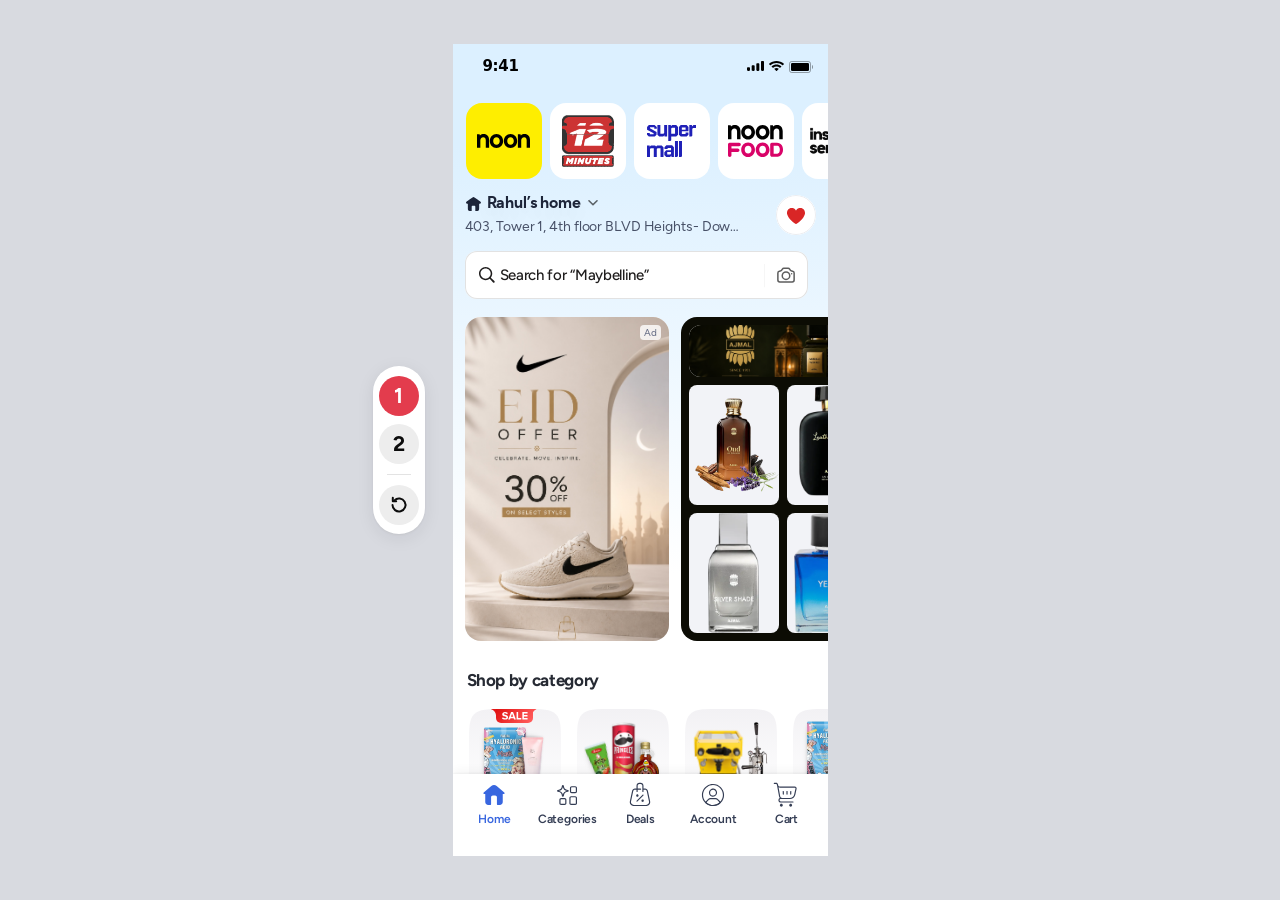
==== commit 029ad3ad: "Iterations 1–2 switcher; widget card typography (Figma State 16) + iteration 2 card redesign (State " ====
--- a/index.html
+++ b/index.html
@@ -1,5 +1,5 @@
 <!DOCTYPE html>
-<html lang="en" data-variant="2">
+<html lang="en" data-variant="1">
 <head>
 <!-- Option 2: its own copy of iteration 01 (the root /). Edit this folder freely — /assets and /fonts are shared. -->
 <meta charset="UTF-8" />
@@ -617,8 +617,11 @@
 </div>
 </div>
 
-<!-- Variant switcher (prototype tool, outside the phone): 1–4 — the page gets data-variant="n" -->
+<!-- Iteration switcher (prototype tool, outside the phone): 1 = /, 2 = /v2/ (separate copies); the page carries data-variant="n" -->
 <nav class="vswitch" id="vswitch" aria-label="Prototype tools">
+  <button class="vswitch__b" data-v="1" aria-pressed="true" aria-label="Iteration 1">1</button>
+  <button class="vswitch__b" data-v="2" aria-pressed="false" aria-label="Iteration 2">2</button>
+  <i class="vswitch__sep" aria-hidden="true"></i>
   <button class="vswitch__b vswitch__reset" id="vreset" title="Reset the flow" aria-label="Reset the flow — start again from Home"><svg width="20" height="20" viewBox="0 0 20 20" fill="none" aria-hidden="true"><path d="M3.5 10a6.5 6.5 0 1 0 1.9-4.6" stroke="currentColor" stroke-width="2" stroke-linecap="round"/><path d="M3.8 2.8v3.4h3.4" stroke="currentColor" stroke-width="2" stroke-linecap="round" stroke-linejoin="round"/></svg></button>
 </nav>
 <script src="app.js"></script>
--- a/styles.css
+++ b/styles.css
@@ -868,7 +868,7 @@
   text-decoration: underline dotted; text-underline-position: from-font; -webkit-tap-highlight-color: transparent;
 }
 .brw__htitle { transform-origin: 0 0; }
-/* brand card — 1214:145926: 204×384, white, radius 20 */
+/* brand card — 1232:10204 (State 16 · Hierarchy 1232:9469): 204×384, white, radius 20 */
 .brw__card { position: relative; flex: none; width: 204px; height: 384px; border-radius: 20px; background: #fff; overflow: hidden; opacity: 0; letter-spacing: -0.1px; white-space: nowrap; }
 .brw__media { position: relative; width: 204px; height: 139px; overflow: hidden; }
 .brw__img { position: absolute; display: block; object-fit: contain; mix-blend-mode: multiply; pointer-events: none; }
@@ -877,24 +877,24 @@
 .brw__body { display: flex; flex-direction: column; gap: 3px; padding: 12px; }
 .brw__logo { display: flex; align-items: center; gap: 4px; height: 14px; }
 .brw__logo img { display: block; flex: none; }
-.brw__logo b { font-weight: 500; font-size: 11px; line-height: 13px; color: #475067; }
+.brw__logo b { font-weight: 500; font-size: 11px; line-height: 13px; letter-spacing: 0; color: #666d85; }
 .brw__letter { flex: none; width: 11px; height: 11px; border-radius: 3px; background: #1d2539; color: #fff; font-weight: 700; font-size: 8px; line-height: 11px; text-align: center; }
-.brw__name { font-weight: 400; font-size: 14px; line-height: 18px; color: #1d2539; }
-.brw__price { display: flex; align-items: baseline; gap: 5px; }
-.brw__now { font-weight: 600; font-size: 15px; line-height: 20px; color: #1d2539; }
-.brw__was { font-weight: 400; font-size: 11px; line-height: 14px; color: #989fb3; text-decoration: line-through; }
-.brw__off { font-weight: 500; font-size: 11px; line-height: 14px; color: #0f8857; }
+.brw__name { font-weight: 600; font-size: 14px; line-height: 18px; letter-spacing: -0.2px; color: #1d2539; }
+.brw__price { display: flex; align-items: baseline; gap: 5px; letter-spacing: 0; }
+.brw__now { font-weight: 700; font-size: 17px; line-height: 20px; letter-spacing: -0.3px; color: #0e0e0e; }
+.brw__was { font-weight: 400; font-size: 11px; line-height: 14px; color: #a3a9ba; text-decoration: line-through; }
+.brw__off { font-weight: 600; font-size: 11px; line-height: 14px; color: #0f8857; }
 .brw__note { font-weight: 500; font-size: 11px; line-height: 14px; color: #666d85; }
-.brw__specs { display: flex; flex-direction: column; padding-top: 6px; }
-.brw__spec { display: flex; align-items: center; justify-content: space-between; gap: 8px; padding: 5px 0; border-top: 1px solid #f1f2f4; }
-.brw__spec span { font-weight: 400; font-size: 11px; line-height: 14px; color: #989fb3; }
-.brw__spec b { font-weight: 400; font-size: 12px; line-height: 16px; color: #1d2539; }
-/* CTA — 4px spacer, then 180×36 #F3F4F7 radius 10, padding 0 8 0 12, gap 2 */
-.brw__ctagap { display: block; width: 10px; height: 4px; flex: none; }
+.brw__specs { display: flex; flex-direction: column; padding-top: 8px; }
+.brw__spec { display: flex; align-items: center; justify-content: space-between; gap: 8px; padding: 5px 0; border-top: 1px solid #f0f1f4; }
+.brw__spec span { font-weight: 400; font-size: 11px; line-height: 14px; letter-spacing: 0; color: #a3a9ba; }
+.brw__spec b { font-weight: 500; font-size: 12px; line-height: 16px; letter-spacing: -0.1px; color: #1d2539; }
+/* CTA — 2px spacer, then 180×36 #F3F4F7 radius 10, padding 0 8 0 12, gap 2 */
+.brw__ctagap { display: block; width: 10px; height: 2px; flex: none; }
 .brw__cta {
   display: flex; align-items: center; justify-content: center; gap: 2px; width: 100%; height: 36px; padding: 0 8px 0 12px;
   border: 0; border-radius: 10px; background: #f3f4f7; cursor: pointer; -webkit-tap-highlight-color: transparent;
-  font: inherit; font-weight: 500; font-size: 13px; line-height: 18px; letter-spacing: -0.1px; color: #1d2539; white-space: nowrap;
+  font: inherit; font-weight: 600; font-size: 13px; line-height: 18px; letter-spacing: -0.1px; color: #1d2539; white-space: nowrap;
   transition: background-color .2s, transform .2s cubic-bezier(.32,.72,0,1);
 }
 .brw__cta img { display: block; flex: none; }
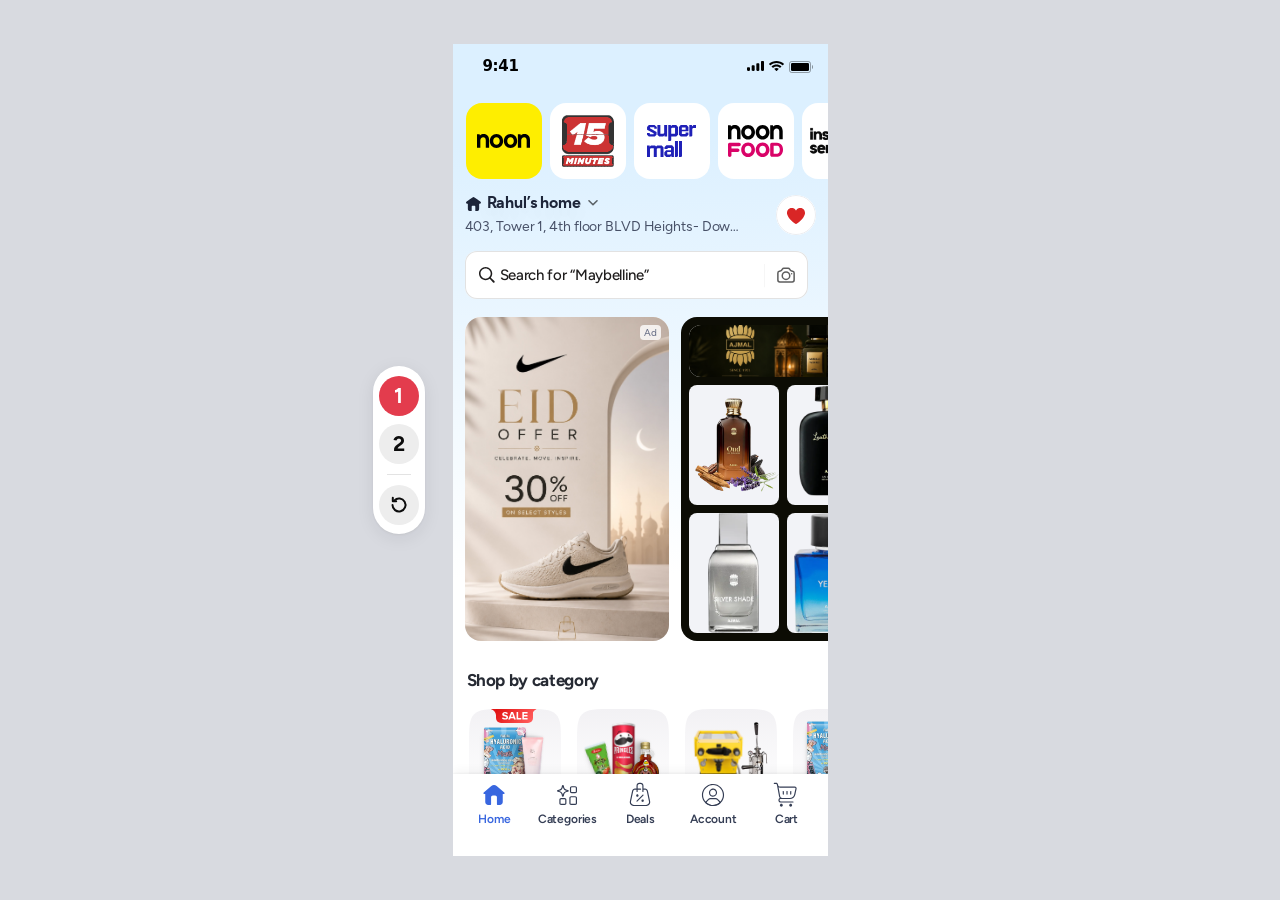
==== commit c268922d: "Suggestions as you type, smooth crossfades, no overlap on clear - Suggestions now match letter by le" ====
--- a/index.html
+++ b/index.html
@@ -624,6 +624,7 @@
   <i class="vswitch__sep" aria-hidden="true"></i>
   <button class="vswitch__b vswitch__reset" id="vreset" title="Reset the flow" aria-label="Reset the flow — start again from Home"><svg width="20" height="20" viewBox="0 0 20 20" fill="none" aria-hidden="true"><path d="M3.5 10a6.5 6.5 0 1 0 1.9-4.6" stroke="currentColor" stroke-width="2" stroke-linecap="round"/><path d="M3.8 2.8v3.4h3.4" stroke="currentColor" stroke-width="2" stroke-linecap="round" stroke-linejoin="round"/></svg></button>
 </nav>
+<script src="assets/suggest-data.js"></script>
 <script src="app.js"></script>
 </body>
 </html>
--- a/styles.css
+++ b/styles.css
@@ -644,6 +644,9 @@
 .sug__img { position: absolute; left: 0.933px; top: 0.933px; width: 42.91px; height: 42.91px; border-radius: 4.664px; overflow: hidden; }
 .sug__img img { position: absolute; left: -34.77%; width: 873.92%; height: 1900.02%; }
 .sug__img--photo img { left: 0; top: 0; width: 100%; height: 100%; object-fit: contain; mix-blend-mode: multiply; }   /* a single noon listing photo (white bg) instead of the sprite */
+.sug[hidden] { display: none; }   /* fewer matches than rows */
+.sug__content { position: relative; }   /* the outgoing label of a crossfade sits over the new one */
+.is-ghost { pointer-events: none; }
 .sug__content { flex: 1 0 0; min-width: 1px; display: flex; align-items: center; gap: 7.463px; padding-bottom: 0.4px; overflow: hidden; }
 .sug__label {
   flex: 1 0 0; min-width: 1px;
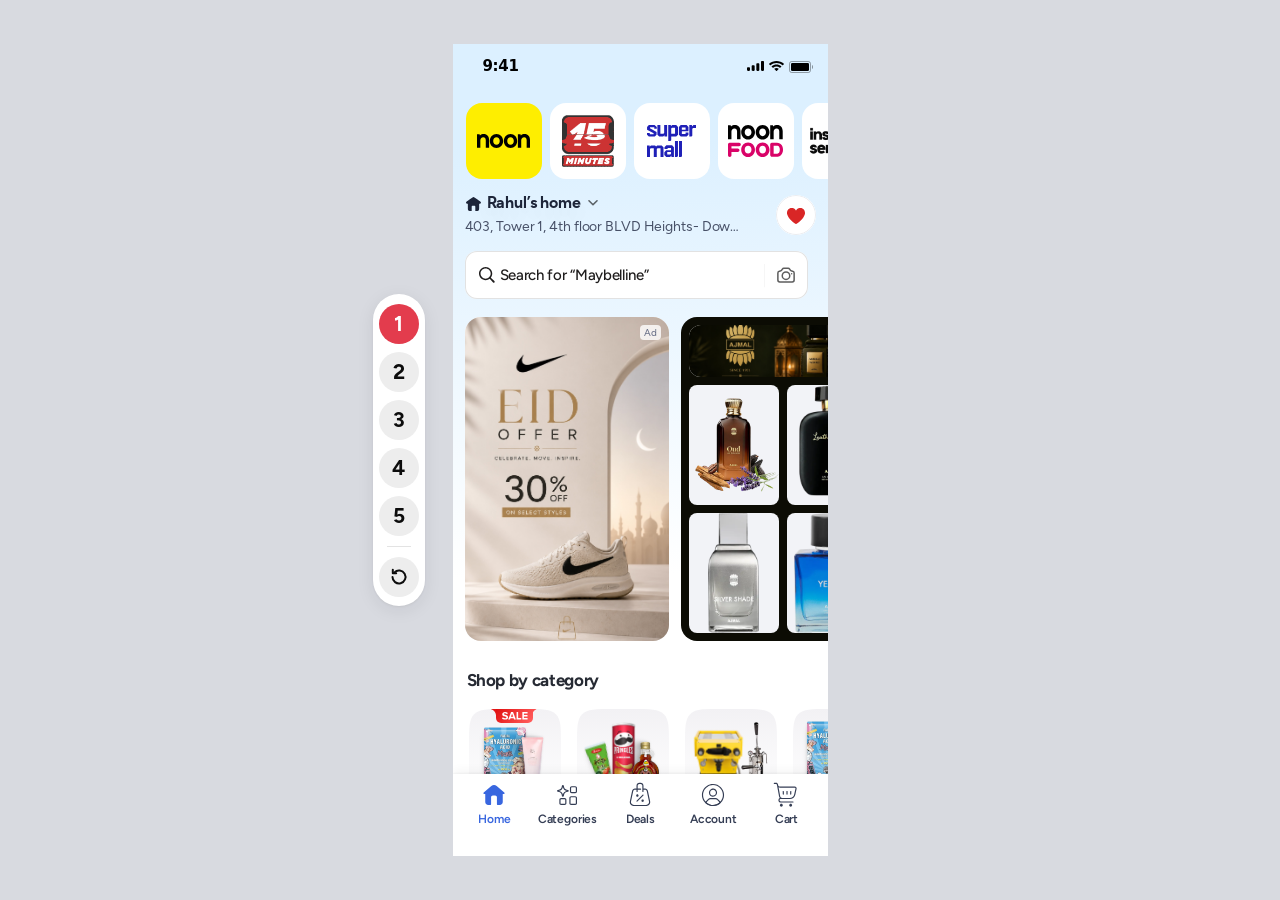
==== commit 16d023b3: "Iterations 3–5: TV flow, ask-first TV picker, pill picker; Figma product cards - Iteration 3 (v3/): " ====
--- a/index.html
+++ b/index.html
@@ -617,10 +617,13 @@
 </div>
 </div>
 
-<!-- Iteration switcher (prototype tool, outside the phone): 1 = /, 2 = /v2/ (separate copies); the page carries data-variant="n" -->
+<!-- Iteration switcher (prototype tool, outside the phone): 1 = /, 2 = /v2/, 3 = /v3/, 4 = /v4/, 5 = /v5/ (separate copies); the page carries data-variant="n" -->
 <nav class="vswitch" id="vswitch" aria-label="Prototype tools">
   <button class="vswitch__b" data-v="1" aria-pressed="true" aria-label="Iteration 1">1</button>
   <button class="vswitch__b" data-v="2" aria-pressed="false" aria-label="Iteration 2">2</button>
+  <button class="vswitch__b" data-v="3" aria-pressed="false" aria-label="Iteration 3">3</button>
+  <button class="vswitch__b" data-v="4" aria-pressed="false" aria-label="Iteration 4">4</button>
+  <button class="vswitch__b" data-v="5" aria-pressed="false" aria-label="Iteration 5">5</button>
   <i class="vswitch__sep" aria-hidden="true"></i>
   <button class="vswitch__b vswitch__reset" id="vreset" title="Reset the flow" aria-label="Reset the flow — start again from Home"><svg width="20" height="20" viewBox="0 0 20 20" fill="none" aria-hidden="true"><path d="M3.5 10a6.5 6.5 0 1 0 1.9-4.6" stroke="currentColor" stroke-width="2" stroke-linecap="round"/><path d="M3.8 2.8v3.4h3.4" stroke="currentColor" stroke-width="2" stroke-linecap="round" stroke-linejoin="round"/></svg></button>
 </nav>
--- a/styles.css
+++ b/styles.css
@@ -623,6 +623,13 @@
   color: #1f1d1d; caret-color: #3866df;
 }
 .srch__input::placeholder { color: #1f1d1d; opacity: 1; }
+/* a picked suggestion filling the field: the typed part holds, the rest fades in (fillField in app.js) */
+.srch__input.is-filling { color: transparent; }
+.srch__fill {
+  position: absolute; left: 34px; top: 13px; width: 267px; height: 20px; display: flex; align-items: center;   /* 13: lands on the input's own text line */
+  white-space: pre; overflow: hidden; pointer-events: none;
+  font-family: var(--fig); font-weight: 500; font-size: 15px; line-height: 19.102px; letter-spacing: -0.3016px; color: #1f1d1d;
+}
 .srch__input::-webkit-search-cancel-button, .srch__input::-webkit-search-decoration { -webkit-appearance: none; display: none; }
 .srch__div { position: absolute; left: 299px; top: 10px; width: 0; height: 24px; }
 .srch__div img { position: absolute; left: -11.5px; top: 11.5px; width: 24px; height: 1px; transform: rotate(90deg); }
@@ -717,6 +724,7 @@
 }
 .plp__scroll::-webkit-scrollbar { display: none; }
 .plp__grid {
+  position: relative; z-index: 1; background: #fff;   /* covers the brand panel while it slides (compositor push) */
   display: grid; grid-template-columns: 170px 170px; column-gap: 12px; row-gap: 14px;   /* 958:54224: rows 394px apart (380 + 14) */
   padding: 2px 0 0 14px;
 }
@@ -750,21 +758,21 @@
 .tags__row .skel--chip { position: absolute; inset: auto; top: 0; height: 32px; }
 @media (prefers-reduced-motion: reduce) { .skel::after { animation: none; opacity: 0; } }
 
-/* PLP card — 1:1 with Figma 958:54224 "Product Cards" (SKU 958:54228 / 958:54318) */
+/* PLP card — 1:1 with Figma 323:14128 "Produc Cards" (SKU 323:14129, Sas-Motion): full-bleed photo on white */
 .pcard {
   position: absolute; inset: 0; overflow: hidden;
   background: #fff; border-radius: 12px; --sw: 1px; --sc: #f2f3f7;
   opacity: 0;
 }
-.pcard__media { position: relative; width: 170px; height: 214px; overflow: hidden; background: #fafafa; }   /* 958:54230 media panel */
+.pcard__media { position: relative; width: 170px; height: 214px; overflow: hidden; background: #fff; }   /* 323:14131 media, 170:214 */
 .pcard__clip { position: absolute; left: 0; top: 0; width: 170px; height: 218px; overflow: hidden; border-radius: 10px 10px 0 0; }
 .pcard__img { position: absolute; left: 13px; top: 19px; width: 144px; height: 181px; object-fit: cover; }   /* 944:32225 — cut-out, inset on the panel */
 .pcard__imgbox { position: absolute; left: 13px; top: 26px; width: 144px; height: 162px; overflow: hidden; }   /* 958:54321 — centred in the 214 panel */
 .pcard__imgbox img { position: absolute; left: -7.84%; top: -20.62%; width: 115.99%; height: 140.24%; }
-.pcard__photo { position: absolute; left: 13px; top: 19px; width: 144px; height: 181px; object-fit: contain; mix-blend-mode: multiply; }   /* noon.com listing photo (white bg) inset on the panel */
-.pcard__wish { position: absolute; left: 142px; top: 4px;   /* 109:22210 card: heart icon at (146, 8) */ display: flex; padding: 4px; border-radius: 9999px; background: rgba(255,255,255,.2); }
+.pcard__photo { position: absolute; left: 0; top: 0; width: 171px; height: 215.56px; object-fit: cover; }   /* 323:14133: noon.com listing photo, full bleed (171 × 215.56, cover) */
+.pcard__wish { position: absolute; left: 141.5px; top: 3px;   /* 323:14134: right 4.5, top 3 */ display: flex; padding: 4px; border-radius: 9999px; background: rgba(255,255,255,.2); }
 .pcard__wish img { width: 16px; height: 16px; }
-.pcard__add { position: absolute; left: 132px; top: 178px;   /* plus icon at (136, 182) */ display: flex; padding: 4px; border-radius: 6px; background: #fff; --sw: 1.2px; --sc: #e2e2e3; }
+.pcard__add { position: absolute; left: 132px; top: 177px;   /* 323:14149 */ display: flex; padding: 4px; border-radius: 6px; background: #fff; --sw: 1.2px; --sc: #e2e2e3; }
 .pcard__add img { width: 24px; height: 24px; }
 .pcard__dots {
   position: absolute; left: 71.5px; top: 200px; width: 27px; height: 8px;
@@ -794,8 +802,8 @@
   display: flex; align-items: center; gap: 2px; padding: 2px 4px; border-radius: 4px; background: #f7f8fa;
   font-size: 12px; line-height: 14px; letter-spacing: -0.12px; white-space: nowrap; font-feature-settings: "case" 1;
 }
-.pcard__rate .star { position: relative; width: 12px; height: 12px; }
-.pcard__rate .star img { position: absolute; left: 5.77%; top: 7.16%; width: 88.46%; height: 88.01%; }   /* 944:32264 insets */
+.pcard__rate .star { position: relative; flex: none; width: 12px; height: 11.5px; }
+.pcard__rate .star img { position: absolute; left: 6.09%; top: 7.05%; width: 87.82%; height: 88.12%; }   /* 323:14172 insets 7.05% 6.09% 4.83% */
 .pcard__rate b { font-weight: 600; color: #0a4f4a; }
 .pcard__rate span { font-weight: 400; color: #666d85; }
 .pcard__price {
@@ -808,7 +816,7 @@
   display: flex; align-items: center; gap: 2px;
   font-weight: 400; font-size: 12px; line-height: 18px; letter-spacing: -0.12px; color: #535a6f; white-space: nowrap;
 }
-.pcard__low img { width: 14px; height: 14px; }
+.pcard__low img { flex: none; width: 14px; height: 14px; }
 .pcard__offers { position: absolute; left: 0; top: 106px; display: flex; gap: 4px; }
 .offer {
   position: relative; height: 18px; display: flex; align-items: center; justify-content: center;
@@ -816,10 +824,8 @@
   font-weight: 600; font-size: 12px; line-height: 14px; letter-spacing: -0.12px; color: #0a4f4a;
   white-space: pre; font-feature-settings: "case" 1;
 }
-/* 958:54294: the first chip's text box is a fixed 77px (truncated, so it starts at the padding) → chip 85px */
-.offer:first-child { width: 85px; justify-content: flex-start; overflow: hidden; }
 .offer::after { content: ''; position: absolute; inset: 0; border: 0.5px dashed #bbe0de; border-radius: inherit; pointer-events: none; }
-.pcard__badge { position: absolute; left: 0; top: 130px; width: 110px; height: 18px; }   /* 944:32293 */
+.pcard__badge { position: absolute; left: 0; top: 130px; width: 106.752px; height: 18px; }   /* 323:14201 (py 2 under the coupons) */
 
 .plp__scroll::after { content: ''; display: block; height: 97px; }   /* clear the bottom nav */
 
@@ -829,7 +835,7 @@
 /* ══ 1214:145919 "Shop phones by brand" panel (State 12 1214:145190) — between the chips
    and the grid. Collapsed (height 0) until the on-screen cards land; opens to 459px
    (2 + 450 panel + 9 gap − the grid's 2px top padding): products land at Figma's y 615.                     */
-.brw { position: relative; height: 0; overflow: hidden; }
+.brw { position: relative; height: 0; }   /* no clip: the opaque grid above it is the reveal edge (app.js pushGrid) */
 .brw__bar {
   position: absolute; left: 16px; top: 2px; width: 343px; height: 450px;
   border-radius: 16px; background: #f7f8fa; overflow: hidden;
@@ -937,3 +943,7 @@
 }
 .vswitch__spec:hover::after, .vswitch__spec:focus-visible::after { opacity: 1; transform: translate(0, -50%); }
 
+
+/* Android: no backdrop blur behind the near-opaque buttons on Home's scrolling rails (re-blurred every
+   frame they scroll; at 64 % / 100 % black the blur is invisible anyway) — see IS_ANDROID in app.js */
+.is-android .vid, .is-android .lc__btn { -webkit-backdrop-filter: none; backdrop-filter: none; }
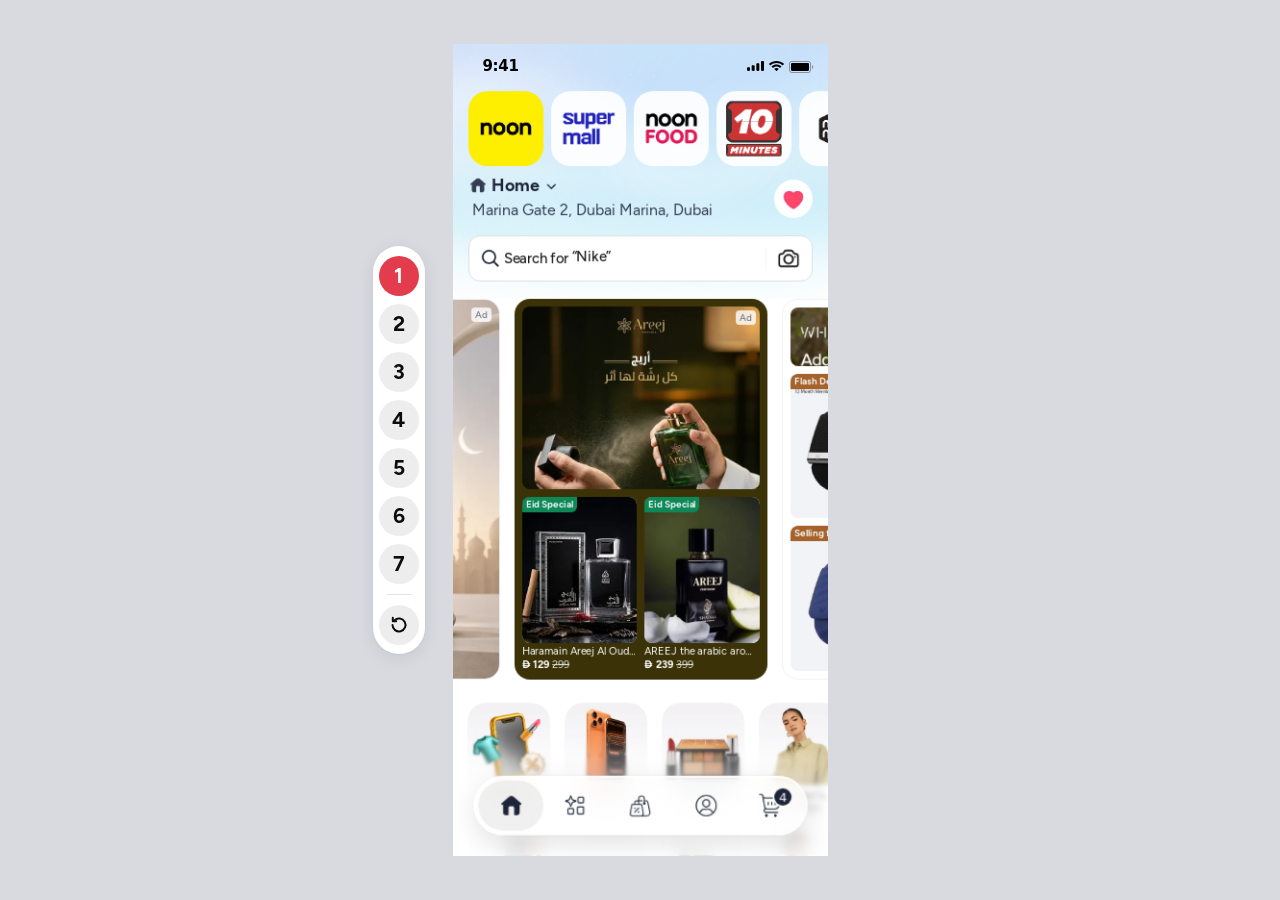
==== commit f195f98f: "GitFlow Home + PLP in every iteration; TV picker iterations 5–7 - All iterations: the "noon App GitF" ====
--- a/index.html
+++ b/index.html
@@ -6,6 +6,11 @@
 <meta name="viewport" content="width=device-width, initial-scale=1, maximum-scale=1, user-scalable=no, viewport-fit=cover" />
 <meta name="theme-color" content="#dcf0ff" />
 <title>noon — Home</title>
+<link rel="preconnect" href="https://fonts.googleapis.com" />
+<link rel="preconnect" href="https://fonts.gstatic.com" crossorigin />
+<link href="https://fonts.googleapis.com/css2?family=Figtree:wght@400;500;600;700;800&family=Cairo:wght@400;600;700&display=swap" rel="stylesheet" />
+<!-- the "noon App GitFlow" Home (gf/, built from gf-build/) -->
+<link rel="stylesheet" crossorigin href="/gf/assets/index-CGSK5aXw.css" />
 <link rel="stylesheet" href="styles.css" />
 </head>
 <body>
@@ -33,461 +38,9 @@
 <div class="screen" id="screen">
 <!-- Home view: scroll body + bottom nav travel together on push -->
 <div class="view view--home" id="home" data-node-id="912:10736">
-<div class="scroll" id="scroll">
-<div class="page">
-
-  <!-- ══ 912:10737 — header (switcher / address / search) ═══════════════ -->
-  <nav class="sw hscroll" data-node-id="912:10738" aria-label="noon services">
-    <a class="tile" style="background:#feee00" data-node-id="912:10742" aria-label="noon">
-      <div class="ly" style="inset:41.44% 15.66%"><img src="assets/a0c11.svg" alt="" /></div>
-    </a>
-    <a class="tile" data-node-id="912:10748" aria-label="noon Minutes">
-      <div class="ly" style="inset:15.61% 15.79% 15.97% 15.79%"><img class="cover" src="assets/3c404.gif" alt="" /></div>
-    </a>
-    <a class="tile" data-node-id="912:10750" aria-label="supermall">
-      <div class="ly" style="inset:29.1% 17.69% 50.4% 17.69%"><img src="assets/4cc8e.svg" alt="" /></div>
-      <div class="ly" style="inset:50.06% 36.52% 29.47% 17.69%"><img src="assets/d1e7c.svg" alt="" /></div>
-    </a>
-    <a class="tile" data-node-id="912:10766" aria-label="noon Food">
-      <div class="ly" style="inset:29.05% 13.9% 29.41% 13.9%"><img src="assets/1c5eb.svg" alt="" /></div>
-    </a>
-    <a class="tile" data-node-id="912:10776" aria-label="Instant service">
-      <div class="ly" style="left:7.48px;top:21.22px;width:61.033px;height:33.568px"><img class="cover" src="assets/54e8c.png" alt="" /></div>
-    </a>
-    <a class="tile" data-node-id="912:10778" aria-label="now now">
-      <div class="ly mid" style="left:calc(50% - 2px);width:35.745px;height:48.744px"><img src="assets/d7979.svg" alt="" /></div>
-    </a>
-    <a class="tile" data-node-id="912:10788" aria-label="send">
-      <div class="ly mid" style="width:52.435px;height:31.108px"><img class="cover" src="assets/a15a4.jpg" alt="" /></div>
-    </a>
-    <a class="tile" data-node-id="912:10790" aria-label="wash">
-      <div class="ly mid clip" style="width:59.741px;height:36.892px"><img class="ab" style="left:0;top:-36.76%;width:100%;height:161.06%" src="assets/50a80.png" alt="" /></div>
-    </a>
-  </nav>
-
-  <div class="addr" data-node-id="912:10792">
-    <button class="addr__loc" data-node-id="912:10793">
-      <span class="addr__row" data-node-id="912:10794">
-        <span class="addr__name" data-node-id="912:10795">
-          <span class="addr__home" data-node-id="912:10796"><span class="ly" style="left:1.38px;top:2.64px;width:15.245px;height:13.912px"><img src="assets/167f2.svg" alt="" /></span></span>
-          <span class="addr__title" data-node-id="912:10803">Rahul’s home</span>
-        </span>
-        <span class="addr__chev" data-node-id="912:10804"><img src="assets/5c05d.svg" alt="" /></span>
-      </span>
-      <span class="addr__line" data-node-id="912:10806">403, Tower 1, 4th floor BLVD Heights- Down...</span>
-    </button>
-    <button class="addr__wish stroke" style="--sw:1px;--sc:#eaecf0" data-node-id="912:10807" aria-label="Wishlist">
-      <span class="ly mid" style="top:calc(50% + 1px);width:18px;height:16px"><img src="assets/40941.svg" alt="" /></span>
-    </button>
-  </div>
-
-  <label class="search sk" id="searchEntry" role="button" tabindex="0" aria-label="Search noon" style="--sw:1.005px;--sc:#e2e2e2" data-node-id="912:10812">
-    <span class="search__field" data-node-id="912:10813">
-      <span class="search__q" data-node-id="912:10814">
-        <span class="search__ico" data-node-id="912:10815"><img src="assets/e5710.svg" alt="" /></span>
-        <span class="search__ph" data-node-id="912:10816">Search for “Maybelline”</span>
-      </span>
-    </span>
-    <span class="search__div" data-node-id="912:10817"><img src="assets/e736f.svg" alt="" /></span>
-    <span class="search__cam" data-node-id="912:10818"><img src="assets/49e65.svg" alt="" /></span>
-  </label>
-
-  <!-- ══ 912:10820 — scroll body ═══════════════════════════════════════════ -->
-  <main class="body" data-node-id="912:10820">
-
-    <!-- ── 912:10821 — Home Banner ────────────────────────────────────── -->
-    <section class="banners hscroll" data-node-id="912:10821">
-
-      <!-- 1 · hero (L) -->
-      <div class="hw" data-node-id="912:10830">
-        <div class="hw__card sk" style="--sw:1px;--sc:#f2f3f7" data-node-id="I912:10830;2600:18912">
-          <div class="hw__l" data-node-id="I912:10830;2600:18920;912:10829"><img class="cover" src="assets/4d3d9.jpg" alt="Nike Eid offer — 30% off on select styles" /></div>
-        </div>
-        <span class="ad" style="right:8px;top:8px" data-node-id="I912:10830;2600:18935">Ad</span>
-      </div>
-
-      <!-- 2 · brand (black, 2×2) -->
-      <div class="hw" data-node-id="912:10839">
-        <div class="bw" style="background:#0c0c04" data-node-id="I912:10839;2600:18837">
-          <div class="bw__top" data-node-id="I912:10839;2600:18845">
-            <div class="ab clip" style="left:0;top:0;width:188px;height:52px;border-radius:12px;background:#fff" data-node-id="I912:10839;2600:18845;912:10838">
-              <div class="ly mid" style="width:188px;height:94px"><img class="cover" src="assets/7c7c2.jpg" alt="Ajmal" /></div>
-            </div>
-          </div>
-          <div class="bw__grid">
-            <div class="bc"><div class="bc__img"><img class="contain" src="assets/fbc74.png" alt="" /></div></div>
-            <div class="bc"><div class="bc__img"><img class="contain" src="assets/cb8e1.png" alt="" /></div></div>
-            <div class="bc"><div class="bc__img"><img class="contain" src="assets/e79dc.png" alt="" /></div></div>
-            <div class="bc"><div class="bc__img"><img class="contain" src="assets/f3757.png" alt="" /></div></div>
-          </div>
-        </div>
-      </div>
-
-      <!-- 3 · brand (white, Flash Deal) -->
-      <div class="hw" data-node-id="912:10848">
-        <div class="bw sk" style="background:#fff;--sw:1px;--sc:#f2f3f7" data-node-id="I912:10848;2600:18837">
-          <div class="bw__top clip" style="border-radius:8px" data-node-id="I912:10848;2600:18845">
-            <div class="ab clip" style="left:0;top:-4px;width:216px;height:96px;background:#fff" data-node-id="I912:10848;2600:18845;912:10847">
-              <div class="ab clip" style="left:0;top:-0.86px;width:216px;height:97.463px" data-node-id="I912:10848;2600:18845;912:10847;2306:20424">
-                <img class="ab cover" style="left:-9.88px;top:-212.71px;width:247.107px;height:535.712px" src="assets/6fb33.jpg" alt="" />
-              </div>
-            </div>
-          </div>
-          <div class="bw__grid">
-            <div class="bc"><div class="bc__img"><img class="cover" src="assets/615c6.png" alt="" /><span class="notch" style="background:#a5622b"><span>Flash Deal</span></span></div></div>
-            <div class="bc"><div class="bc__img"><img class="cover" src="assets/f3788.png" alt="" /><span class="notch" style="background:#a5622b"><span>Flash Deal</span></span></div></div>
-            <div class="bc"><div class="bc__img"><img class="cover" src="assets/bfdd8.png" alt="" /><span class="notch" style="background:#a5622b"><span>Selling fast</span></span></div></div>
-            <div class="bc"><div class="bc__img"><img class="cover" src="assets/a877f.png" alt="" /><span class="notch" style="background:#a5622b"><span>Selling fast</span></span></div></div>
-          </div>
-        </div>
-      </div>
-
-      <!-- 4 · hero (L1, cropped) -->
-      <div class="hw" data-node-id="912:10857">
-        <div class="hw__card sk" style="--sw:1px;--sc:#f2f3f7" data-node-id="I912:10857;2600:18912">
-          <div class="hw__l" data-node-id="I912:10857;2600:18920;912:10856"><img class="ab" style="left:0;top:-0.04%;width:100%;height:111.87%" src="assets/4a7ef.jpg" alt="" /></div>
-        </div>
-        <span class="ad" style="right:8px;top:8px" data-node-id="I912:10857;2600:18935">Ad</span>
-      </div>
-
-      <!-- 5 · brand (black, Flash Deal red) -->
-      <div class="hw" data-node-id="912:10866">
-        <div class="bw" style="background:#0c0c04" data-node-id="I912:10866;2600:18837">
-          <div class="bw__top" data-node-id="I912:10866;2600:18845">
-            <div class="ab clip" style="left:0;top:0;width:188px;height:52px;border-radius:12px;background:#fff">
-              <div class="ly mid" style="width:188px;height:94px"><img class="cover" src="assets/7c7c2.jpg" alt="Ajmal" /></div>
-            </div>
-          </div>
-          <div class="bw__grid">
-            <div class="bc"><div class="bc__img"><img class="contain" src="assets/fbc74.png" alt="" /><span class="notch" style="background:#d92626"><span>Flash Deal</span></span></div></div>
-            <div class="bc"><div class="bc__img"><img class="contain" src="assets/cb8e1.png" alt="" /><span class="notch" style="background:#d92626"><span>Flash Deal</span></span></div></div>
-            <div class="bc"><div class="bc__img"><img class="contain" src="assets/e79dc.png" alt="" /><span class="notch" style="background:#d92626"><span>Flash Deal</span></span></div></div>
-            <div class="bc"><div class="bc__img"><img class="contain" src="assets/f3757.png" alt="" /><span class="notch" style="background:#d92626"><span>Flash Deal</span></span></div></div>
-          </div>
-        </div>
-      </div>
-
-      <!-- 6 · brand (red, % OFF) -->
-      <div class="hw" data-node-id="912:10875">
-        <div class="bw" style="background:#d92626" data-node-id="I912:10875;2600:18837">
-          <div class="bw__top clip" style="border-radius:8px" data-node-id="I912:10875;2600:18845">
-            <div class="ab clip" style="left:0;top:-4px;width:216px;height:96px;background:#fff" data-node-id="I912:10875;2600:18845;912:10874">
-              <div class="ab clip" style="left:0;top:-0.39px;width:217.714px;height:98.237px">
-                <img class="ab cover" style="left:-9.96px;top:-214.4px;width:249.068px;height:539.964px" src="assets/265ba.jpg" alt="" />
-              </div>
-            </div>
-          </div>
-          <div class="bw__grid">
-            <div class="bc"><div class="bc__img"><img class="cover" src="assets/c9f35.png" alt="" /><span class="notch" style="background:#b81414"><span>50% OFF</span></span></div></div>
-            <div class="bc"><div class="bc__img"><img class="cover" src="assets/7b8b2.png" alt="" /><span class="notch" style="background:#b81414"><span>50% OFF</span></span></div></div>
-            <div class="bc"><div class="bc__img"><img class="cover" src="assets/c8388.png" alt="" /><span class="notch" style="background:#b81414"><span>40% OFF</span></span></div></div>
-            <div class="bc"><div class="bc__img"><img class="cover" src="assets/e4b1d.png" alt="" /><span class="notch" style="background:#b81414"><span>30% OFF</span></span></div></div>
-          </div>
-        </div>
-      </div>
-
-      <!-- 7 · hero (L2, video) -->
-      <div class="hw" data-node-id="912:10884">
-        <div class="hw__card sk" style="--sw:1px;--sc:#f2f3f7" data-node-id="I912:10884;2600:18912">
-          <div class="hw__l" data-node-id="I912:10884;2600:18920;912:10883"><img class="cover" src="assets/273b5.jpg" alt="" /></div>
-        </div>
-        <span class="ad" style="right:8px;top:8px" data-node-id="I912:10884;2600:18935">Ad</span>
-        <button class="vid" data-node-id="I912:10884;2600:18936" aria-label="Pause video"><img src="assets/af803.svg" alt="" /></button>
-      </div>
-
-      <!-- 8 · brand (white, M + priced cards) -->
-      <div class="hw" data-node-id="912:10893">
-        <div class="bw sk" style="background:#fff;--sw:1px;--sc:#f2f3f7" data-node-id="I912:10893;2600:18867">
-          <div class="bw__top clip" style="border-radius:8px" data-node-id="I912:10893;2600:18875">
-            <div class="ab clip" style="left:calc(50% + 0.5px);transform:translateX(-50%);top:0;width:193px;height:186.873px;background:#fff" data-node-id="I912:10893;2600:18875;912:10892">
-              <div class="ly" style="left:0;top:50%;transform:translateY(-50%);width:193px;height:193px"><img class="cover" src="assets/c0622.jpg" alt="" /></div>
-            </div>
-          </div>
-          <div class="bw__grid">
-            <div class="bc">
-              <div class="bc__img"><img class="cover" src="assets/b9784.png" alt="" /><span class="notch" style="background:#0580ab"><span>Eid offer</span></span></div>
-              <div class="bc__txt"><p class="bc__name">NIKE REVOLUTION 8 EASYON</p><p class="bc__price"><b>&#xE001; 129</b><s>299</s></p></div>
-            </div>
-            <div class="bc">
-              <div class="bc__img"><img class="cover" src="assets/e6b1b.png" alt="" /><span class="notch" style="background:#0580ab"><span>Eid offer</span></span></div>
-              <div class="bc__txt"><p class="bc__name">NIKE DOWNSHIFTER 14</p><p class="bc__price"><b>&#xE001; 129</b><s>299</s></p></div>
-            </div>
-          </div>
-          <span class="ad" style="left:171px;top:12px" data-node-id="I912:10893;2600:18895">Ad</span>
-        </div>
-      </div>
-    </section>
-
-    <!-- ── 912:10894 — Shop by category ───────────────────────────────── -->
-    <section class="cats" data-node-id="912:10894">
-      <h2 class="sec-h sec-h--cat" data-node-id="912:10896">Shop by category</h2>
-      <div class="cats__grid hscroll" data-node-id="912:10897">
-        <div class="cats__rows" data-node-id="912:10909">
-          <div class="cats__row" data-node-id="912:10910">
-            <a class="cat" data-node-id="912:10911">
-              <span class="cat__bg"><img src="assets/394b8.svg" alt="" /></span>
-              <span class="ly shA" style="left:3.21px;top:18.15px;width:66.302px;height:66.302px"><img class="cover" src="assets/17df5.png" alt="" /></span>
-              <span class="ly shB" style="left:37.46px;top:28.31px;width:53.041px;height:53.041px"><img class="cover" src="assets/6a1fe.png" alt="" /></span>
-              <span class="cat__lbl">Beauty &amp; Skin Care</span>
-            </a>
-            <a class="cat" data-node-id="912:10919">
-              <span class="cat__bg"><img src="assets/c7a2d.svg" alt="" /></span>
-              <span class="rot" style="left:-10px;top:25px;width:71.49px;height:71.49px"><span class="shA" style="width:56.991px;height:56.991px;transform:rotate(-17.5deg)"><img class="cover" src="assets/cacae.png" alt="" /></span></span>
-              <span class="ly" style="left:34px;top:13px;width:26px;height:76px"><img class="cover" src="assets/0a747.png" alt="" /></span>
-              <span class="cat__lbl">Grocery <br />&amp; Kitchen</span>
-              <span class="ly shB" style="left:36px;top:25px;width:67px;height:68px"><img class="cover" src="assets/4994b.png" alt="" /></span>
-            </a>
-            <a class="cat" data-node-id="912:10926">
-              <span class="cat__bg"><img src="assets/9b3ad.svg" alt="" /></span>
-              <span class="cat__lbl">Home Appliances</span>
-              <span class="sale" data-node-id="912:10930">
-                <span class="ly" style="left:41.19px;top:0;width:4.708px;height:5.947px;transform:scaleX(-1)"><img src="assets/95613.svg" alt="" /></span>
-                <span class="ly" style="left:0;top:0;width:4.895px;height:6.049px"><img src="assets/a87c3.svg" alt="" /></span>
-                <span class="sale__tag" data-node-id="912:10933"><img src="assets/txt-sale.svg" alt="SALE" /></span>
-              </span>
-              <span class="ly" style="left:-16px;top:2px;width:99px;height:99px"><img class="cover" src="assets/f34e8.png" alt="" /></span>
-              <span class="ly" style="left:34px;top:8px;width:74px;height:84px"><img class="cover" src="assets/3b9bd.png" alt="" /></span>
-            </a>
-            <a class="cat" data-node-id="912:10937">
-              <span class="cat__bg"><img src="assets/c7a2d.svg" alt="" /></span>
-              <span class="ly shA" style="left:2.21px;top:12.15px;width:66.302px;height:66.302px"><img class="cover" src="assets/17df5.png" alt="" /></span>
-              <span class="ly shB" style="left:36.46px;top:24.31px;width:53.041px;height:53.041px"><img class="cover" src="assets/6a1fe.png" alt="" /></span>
-              <span class="cat__lbl">Beauty &amp; Skin Care</span>
-            </a>
-            <a class="cat" data-node-id="912:10945">
-              <span class="cat__bg" style="top:-0.12px"><img src="assets/c7a2d.svg" alt="" /></span>
-              <span class="rot" style="left:-6.65px;top:13.7px;width:73.768px;height:73.768px"><span class="shA" style="width:65.079px;height:65.079px;transform:rotate(-8.28deg)"><img class="cover" src="assets/cacae.png" alt="" /></span></span>
-              <span class="ly shB" style="left:7.73px;top:0;width:90.612px;height:90.612px"><img class="cover" src="assets/4994b.png" alt="" /></span>
-              <!-- Proxima Nova Semibold isn't available to the browser: Figma's own render of the layer -->
-              <span class="ly" style="left:18.612px;top:98.186px;width:54.5px;height:23px" data-node-id="912:10950"><img src="assets/txt-grocery-kitchen.png" alt="Grocery &amp; Kitchen" /></span>
-            </a>
-          </div>
-          <div class="cats__row" data-node-id="912:10951">
-            <a class="cat" data-node-id="912:10952">
-              <span class="cat__bg"><img src="assets/c7a2d.svg" alt="" /></span>
-              <span class="ly shA" style="left:-4.42px;top:12.16px;width:70.722px;height:70.722px"><img class="cover" src="assets/1cdd4.png" alt="" /></span>
-              <span class="cat__lbl">Toys <br />&amp; Games</span>
-              <span class="ly shB" style="left:49.52px;top:27.63px;width:32.709px;height:53.041px"><img class="cover" src="assets/f2e14.jpg" alt="" /></span>
-            </a>
-            <a class="cat" data-node-id="912:10957">
-              <span class="cat__bg"><img src="assets/c7a2d.svg" alt="" /></span>
-              <span class="ly clip" style="left:0.46px;top:4.47px;width:74px;height:82px"><img class="ab" style="left:-5.94%;top:2.77%;width:105.26%;height:95.24%" src="assets/4f0a2.png" alt="" /></span>
-              <span class="cat__lbl">Electronics &amp; Tools</span>
-              <span class="ly shA" style="left:32.84px;top:25px;width:54.146px;height:54.146px"><img class="cover" src="assets/76d27.png" alt="" /></span>
-            </a>
-            <a class="cat" data-node-id="912:10962">
-              <span class="cat__bg"><img src="assets/c7a2d.svg" alt="" /></span>
-              <span class="rot" style="left:-5.7px;top:6.63px;width:83.372px;height:77.451px"><span class="shA" style="width:63.244px;height:71.107px;transform:rotate(102.83deg) scaleY(-1)"><img class="cover" src="assets/7b879.png" alt="" /></span></span>
-              <span class="cat__lbl">Hair Care</span>
-              <span class="rot" style="left:28.52px;top:4.61px;width:69.091px;height:84.243px"><span class="shB" style="width:67.973px;height:83.333px;transform:rotate(0.77deg)"><img class="cover" src="assets/83d49.png" alt="" /></span></span>
-            </a>
-            <a class="cat" data-node-id="912:10967">
-              <span class="cat__bg"><img src="assets/c7a2d.svg" alt="" /></span>
-              <span class="ly shA" style="left:-4.73px;top:-1.11px;width:80.667px;height:75.142px"><img src="assets/99ba5.png" alt="" /></span>
-              <span class="rot" style="left:19.79px;top:5.52px;width:80.667px;height:80.667px"><span class="shB" style="width:80.667px;height:80.667px;transform:rotate(-90deg)"><img class="cover" src="assets/7fdf6.png" alt="" /></span></span>
-              <span class="cat__lbl">Shoes &amp; Clothes</span>
-            </a>
-            <a class="cat" data-node-id="912:10972">
-              <span class="cat__bg"><img src="assets/c7a2d.svg" alt="" /></span>
-              <span class="ly shA" style="left:-4.42px;top:12.16px;width:70.722px;height:70.722px"><img class="cover" src="assets/1cdd4.png" alt="" /></span>
-              <span class="ly" style="left:20.282px;top:98.329px;width:51.5px;height:23px" data-node-id="912:10975"><img src="assets/txt-toys-games.png" alt="Toys &amp; Games" /></span>
-              <span class="ly shB" style="left:47.52px;top:27.63px;width:32.709px;height:53.041px"><img class="cover" src="assets/f2e14.jpg" alt="" /></span>
-            </a>
-          </div>
-        </div>
-      </div>
-    </section>
-
-    <!-- ── 912:10977 — Recommended for you ────────────────────────────── -->
-    <section class="reco" data-node-id="912:10977">
-      <h2 class="sec-h" data-node-id="912:10981">Recommended for you</h2>
-      <div class="reco__body" data-node-id="912:10982">
-        <div class="tabs hscroll" id="tabs" role="tablist" data-node-id="912:10983">
-          <button class="tab is-on" role="tab" aria-selected="true" data-node-id="912:10984"><img src="assets/acbcb.svg" alt="" /><span>For you</span></button>
-          <button class="tab" role="tab" aria-selected="false" data-node-id="912:10988"><img src="assets/30e40.svg" alt="" /><span>Electronics</span></button>
-          <button class="tab" role="tab" aria-selected="false" data-node-id="912:10991"><img src="assets/74a03.svg" alt="" /><span>Beauty</span></button>
-          <button class="tab" role="tab" aria-selected="false" data-node-id="912:10994"><img src="assets/caf20.svg" alt="" /><span>Fashion</span></button>
-          <button class="tab" role="tab" aria-selected="false" data-node-id="912:10997"><img src="assets/dd476.svg" alt="" /><span>Home</span></button>
-          <button class="tab" role="tab" aria-selected="false" data-node-id="912:11000"><img src="assets/74a03.svg" alt="" /><span>Beauty</span></button>
-        </div>
-        <div class="rail rail--reco hscroll" data-rail="reco" data-node-id="912:11003"></div>
-      </div>
-    </section>
-
-    <!-- ── 912:11229 — Offers for you ─────────────────────────────────── -->
-    <section class="offers" data-node-id="912:11229">
-      <h2 class="sec-h" data-node-id="912:11233">Offers for you</h2>
-      <div class="offers__row hscroll" data-node-id="912:11234">
-
-        <a class="cp sk" style="--sw:2.5px;--sc:#b73428" data-node-id="912:11235">
-          <div class="cp__in" style="background:#4de0fd" data-node-id="912:11236">
-            <div class="ab clip" style="left:-1px;top:-8.4px;width:193px;height:224px;background:#fff" data-node-id="912:11237">
-              <img class="ab cover" style="left:-351.14px;top:-81.63px;width:534.307px;height:1022.104px" src="assets/419fc.jpg" alt="" />
-              <div class="ab blend-color" style="left:0;top:0;width:129.5px;height:171.8px;background:#f47165;box-shadow:inset 0 0 0 1.126px rgba(255,255,255,.7)" data-node-id="912:11240"></div>
-            </div>
-            <div class="rot" style="left:23.64px;top:29.69px;width:73.284px;height:21.707px"><div class="glow" style="width:72.439px;height:17.909px;background:#ef8980;filter:blur(10px);transform:rotate(-3.02deg)"></div></div>
-            <div class="rot" style="left:39.49px;top:21.79px;width:43.616px;height:13.798px"><div class="glow" style="width:43.067px;height:11.542px;background:#ef8980;filter:blur(9.005px);transform:rotate(-3.02deg)"></div></div>
-            <div class="rot" style="left:calc(50% - 0.21px);transform:translateX(-50%);top:1.4px;width:106.655px;height:83.47px" data-node-id="912:11243">
-              <div class="clip" style="position:relative;width:93.487px;height:56.096px;transform:rotate(19deg)"><img class="ab" style="left:-0.09%;top:-19.92%;width:100.19%;height:126.56%" src="assets/bc476.png" alt="noon ENBD card" /></div>
-            </div>
-            <div class="cp__txt" data-node-id="912:11251"><p class="cp__t"> 10% Cashback </p><p class="cp__s">on all spends with <br />noon ENBD card</p></div>
-            <div class="cp__line"><img src="assets/e8e25.svg" alt="" /></div>
-            <span class="cp__btn" data-node-id="912:11244">Apply Now<img src="assets/2601d.svg" alt="" /></span>
-          </div>
-          <span class="cp__hole" style="left:118.5px"><img src="assets/88bb8.svg" alt="" /></span>
-          <span class="cp__hole" style="left:-9.5px"><img src="assets/88bb8.svg" alt="" /></span>
-        </a>
-
-        <a class="cp sk" style="--sw:2.5px;--sc:#15859b" data-node-id="912:11256">
-          <div class="cp__in" style="background:#4de0fd" data-node-id="912:11257">
-            <div class="rot" style="left:calc(50% + 171.61px);top:calc(50% + 237.57px);transform:translate(-50%,-50%);width:3098.348px;height:2173.076px" data-node-id="912:11258">
-              <div class="clip" style="position:relative;flex:none;width:1801.218px;height:2881.948px;background:#121214;opacity:.7;transform:rotate(-97.74deg)">
-                <div class="rot" style="left:872.87px;top:861.17px;width:1062.488px;height:931.04px"><div style="position:relative;width:712.199px;height:902.701px;transform:rotate(105.8deg)"><img class="ab cover" style="inset:0;width:100%;height:100%" src="assets/419fc.jpg" alt="" /></div></div>
-                <div class="ab blend-color" style="inset:0;background:#4de0fd;box-shadow:inset 0 0 0 1.126px rgba(255,255,255,.7)" data-node-id="912:11261"></div>
-              </div>
-            </div>
-            <div class="rot" style="left:23.64px;top:29.69px;width:73.284px;height:21.707px"><div class="glow" style="width:72.439px;height:17.909px;background:#07c3fc;filter:blur(10px);transform:rotate(-3.02deg)"></div></div>
-            <div class="rot" style="left:39.49px;top:21.79px;width:43.616px;height:13.798px"><div class="glow" style="width:43.067px;height:11.542px;background:#07c3fc;filter:blur(9.005px);transform:rotate(-3.02deg)"></div></div>
-            <!-- Upheaval / Mini Pixel-7 lockup: Figma's own render of group 912:11264 (render bounds start 3.04px left of the box) -->
-            <img class="ab" style="left:17.738px;top:20.91px;width:85px;height:36px" src="assets/txt-delivery-dash.png" alt="Delivery Dash" data-node-id="912:11264" />
-            <div class="cp__txt" data-node-id="912:11275"><p class="cp__t cp__t--win"> Win &#xE001; 100 </p><p class="cp__s">Play &amp; win <br />instant rewards</p></div>
-            <div class="cp__line"><img src="assets/e8e25.svg" alt="" /></div>
-            <span class="cp__btn" data-node-id="912:11268">Play Now<img src="assets/2601d.svg" alt="" /></span>
-          </div>
-          <span class="cp__hole" style="left:118.5px"><img src="assets/88bb8.svg" alt="" /></span>
-          <span class="cp__hole" style="left:-9.5px"><img src="assets/88bb8.svg" alt="" /></span>
-        </a>
-
-        <a class="cp sk" style="--sw:2.5px;--sc:#830034" data-node-id="912:11280">
-          <div class="cp__in" style="background:#9c335c" data-node-id="912:11281">
-            <div class="ab clip" style="left:-432px;top:-396.4px;width:706px;height:646px;background:#121214" data-node-id="912:11282">
-              <img class="ab cover" style="left:256.016px;top:187.734px;width:1067.295px;height:866.487px" src="assets/419fc.jpg" alt="" />
-              <div class="ab blend-color" style="inset:0;background:#9c335c" data-node-id="912:11285"></div>
-              <div class="ab" style="left:338.438px;top:315.329px;width:30.005px;height:5.299px" data-node-id="912:11286"><img class="ab" style="left:-75.04%;top:-424.88%;width:250.08%;height:949.76%" src="assets/f2a1d.svg" alt="" /></div>
-            </div>
-            <div class="rot" style="left:28.79px;top:14.54px;width:64.084px;height:44.269px"><div class="glow" style="width:58.271px;height:28.945px;background:#fbd5e4;filter:blur(9.006px);transform:rotate(16.46deg)"></div></div>
-            <div class="ab" style="left:29.453px;top:16.814px;width:63.521px;height:39.718px" data-node-id="912:11288" role="img" aria-label="noon One">
-              <div class="rot" style="left:0;top:0;width:63.289px;height:39.581px"><div style="position:relative;width:60.426px;height:34.334px;transform:rotate(-5.11deg) skewX(0.07deg)"><img class="fill" src="assets/e6261.svg" alt="" /></div></div>
-              <div class="rot" style="left:9.03px;top:10.16px;width:41.73px;height:16.158px"><div style="position:relative;width:40.754px;height:12.581px;transform:rotate(-5.11deg) skewX(0.08deg)"><img class="fill" src="assets/9ebfb.svg" alt="" /></div></div>
-            </div>
-            <div class="cp__txt" data-node-id="912:11311"><p class="cp__t"> 10% Cashback </p><p class="cp__s cp__s--12">on noon, supermall, food &amp; minutes</p></div>
-            <div class="cp__line"><img src="assets/e8e25.svg" alt="" /></div>
-            <span class="cp__btn" data-node-id="912:11304">Try Now<img src="assets/2601d.svg" alt="" /></span>
-          </div>
-          <span class="cp__hole" style="left:116.5px"><img src="assets/88bb8.svg" alt="" /></span>
-          <span class="cp__hole" style="left:-9.5px"><img src="assets/88bb8.svg" alt="" /></span>
-        </a>
-      </div>
-    </section>
-
-    <!-- ── 912:11316 — Bestsellers ────────────────────────────────────── -->
-    <section class="prod" data-node-id="912:11316">
-      <h2 class="sec-h" data-node-id="912:11321">Bestsellers </h2>
-      <div class="rail hscroll" data-rail="best" data-node-id="912:11322"></div>
-    </section>
-
-    <!-- ── 912:11548 — Keep shopping for ──────────────────────────────── -->
-    <section class="keep" data-node-id="912:11548">
-      <h2 class="sec-h sec-h--keep" data-node-id="912:11550">Keep shopping for</h2>
-      <div class="keep__row hscroll" data-rail="keep" data-node-id="912:11555"></div>
-    </section>
-
-    <!-- ── 912:11850 — Summer Essentials ──────────────────────────────── -->
-    <section class="summer" data-node-id="912:11850">
-      <div class="summer__head" data-node-id="912:11853">
-        <div class="summer__copy" data-node-id="912:11854">
-          <p class="summer__t" data-node-id="912:11855">SUMMER ESSENTIALS</p>
-          <p class="summer__s" data-node-id="912:11856">Enjoy extra 30% off with no min. spend.</p>
-        </div>
-        <img class="summer__logo" src="assets/20cbf.png" alt="Nike" data-node-id="912:11857" />
-      </div>
-      <div class="summer__row hscroll" data-node-id="912:11858">
-        <div class="summer__vid" data-node-id="912:11859">
-          <img class="ab cover" style="left:-7px;top:0.17px;width:200px;height:310px" src="assets/b9166.jpg" alt="" />
-          <button class="summer__mute" data-node-id="912:11862" aria-label="Unmute"><span class="ly" style="inset:12.9% 7.78% 0.77% 8.33%"><img src="assets/2dfce.svg" alt="" /></span></button>
-        </div>
-        <div class="rail rail--summer" data-rail="summer" data-node-id="912:11866"></div>
-      </div>
-      <span class="ad ad--2" style="left:369px;top:214.5px;background:rgba(255,255,255,.7);color:#747474" data-node-id="912:12090">Ad</span>
-      <span class="ad ad--2" style="left:348px;top:-19.86px;background:rgba(255,255,255,.5);color:#fff" data-node-id="912:12091">Ad</span>
-      <span class="ad" style="left:348px;top:6px;background:rgba(255,255,255,.1);color:#d0d4dd" data-node-id="912:12092">Ad</span>
-    </section>
-
-    <!-- ── 912:12093 — Selling out fast ───────────────────────────────── -->
-    <section class="prod" data-node-id="912:12093">
-      <h2 class="sec-h" data-node-id="912:12098">Selling out fast</h2>
-      <div class="rail hscroll" data-rail="selling" data-node-id="912:12099"></div>
-    </section>
-
-    <!-- ── 912:12325 — New launches ───────────────────────────────────── -->
-    <section class="launch" data-node-id="912:12325">
-      <div class="launch__card" data-node-id="912:12326">
-        <p class="launch__t" data-node-id="912:12431">NEW <span>LAUNCHES</span></p>
-        <!-- Larken DEMO Thin isn't available: Figma's render of 912:12430 at its render bounds -->
-        <img class="ab" style="left:17.042px;top:46.48px;width:145.25px;height:12px" src="assets/txt-now-available.png" alt="Now available on noon" data-node-id="912:12430" />
-        <div class="launch__rail hscroll" data-node-id="912:12327">
-          <article class="lc sk" style="--sw:1px;--sc:#ebebeb" data-node-id="912:12328">
-            <img class="lc__img" src="assets/167f6.png" alt="PlayStation 5" />
-            <div class="lc__body">
-              <div class="lc__txt"><p class="lc__t">The best Playstation!</p><p class="lc__d">Limitless entertainment with the new Playstation 5 Pro</p></div>
-              <button class="lc__btn">Shop Now</button>
-            </div>
-          </article>
-          <article class="lc sk" style="--sw:1px;--sc:#ebebeb" data-node-id="912:12336">
-            <img class="lc__img" src="assets/167f6.png" alt="PlayStation 5" />
-            <div class="lc__body">
-              <div class="lc__txt"><p class="lc__t">Ready to game on?</p><p class="lc__d">Limitless entertainment with the new Playstation 5 Pro</p></div>
-              <button class="lc__btn">Shop Now</button>
-            </div>
-          </article>
-          <article class="lc lc--wide sk" style="--sw:1px;--sc:#ebebeb" data-node-id="912:12344">
-            <div class="lc__grid" data-node-id="912:12345">
-              <div class="lc__gr">
-                <div class="ic stroke" style="--sw:0.833px;--sc:#f0f4f9" data-node-id="912:12347">
-                  <div class="ic__in"><div class="ic__pi"><div class="ab clip" style="inset:-18.06% 3.48% -87.48% 6.45%"><img class="ab" style="left:0;top:-11.34%;width:100%;height:73.92%" src="assets/e5982.jpg" alt="" /></div></div></div>
-                </div>
-                <div class="ic ic--photo" data-node-id="912:12365">
-                  <img class="fill cover" style="border-radius:10.5px" src="assets/62133.jpg" alt="" />
-                  <img class="ab cover" style="left:-12.25px;top:-51.16px;width:156.112px;height:234.167px" src="assets/62133.jpg" alt="" />
-                </div>
-              </div>
-              <div class="lc__gr lc__gr--abs" data-node-id="912:12381">
-                <div class="ic stroke" style="--sw:0.833px;--sc:#f0f4f9;position:absolute;left:0;top:0" data-node-id="912:12382">
-                  <div class="ic__in"><div class="ic__pi"><div class="ab clip" style="inset:-18.06% 3.48% -53.14% 6.45%"><img class="ab" style="left:0;top:-13.62%;width:100%;height:88.78%" src="assets/a5647.jpg" alt="" /></div></div></div>
-                </div>
-                <div class="ic stroke" style="--sw:0.833px;--sc:#f0f4f9;position:absolute;left:139.65px;top:0" data-node-id="912:12400">
-                  <div class="ic__in"><div class="ic__pi"><div class="ab" style="inset:-23.38% 4.96% -50.82% 3.4%"><img class="fill cover" src="assets/e77d4.jpg" alt="" /></div></div></div>
-                </div>
-              </div>
-            </div>
-            <div class="lc__txt lc__txt--wide" data-node-id="912:12418"><p class="lc__t">Essentials for work and after-hours!</p><p class="lc__d2">Fashion finds for all day comfort</p></div>
-            <div class="lc__cta"><button class="lc__btn lc__btn--260" data-node-id="912:12422"><img src="assets/txt-shop-collection.png" alt="Shop the collection" /></button></div>
-          </article>
-          <article class="lc lc--wide lc--grey sk" style="--sw:1px;--sc:#ebebeb" data-node-id="912:12423">
-            <img class="lc__img lc__img--271" src="assets/167f6.png" alt="PlayStation 5" />
-            <div class="lc__txt lc__txt--wide"><p class="lc__t">Are you game for the PS5?</p><p class="lc__d2">Gaming that feels real</p></div>
-            <div class="lc__cta lc__cta--hug"><button class="lc__btn lc__btn--260" data-node-id="912:12429"><img src="assets/txt-shop-collection.png" alt="Shop the collection" /></button></div>
-          </article>
-        </div>
-      </div>
-    </section>
-  </main>
-</div>
-</div>
-
-<!-- ══ 912:12987 — Bottom Nav (fixed over the scroll) ═══════════════════ -->
-<nav class="bnav" data-node-id="912:12987" aria-label="Main">
-  <div class="bnav__bar" data-node-id="912:12988">
-    <div class="bnav__items" data-node-id="912:12989">
-      <a class="bnav__it is-on" data-node-id="912:12990"><img src="assets/86f29.svg" alt="" /><span>Home</span></a>
-      <a class="bnav__it" data-node-id="912:12997"><span class="bnav__ico"><img class="fill" src="assets/3240a.svg" alt="" /><span class="ly" style="inset:12.5% 16.67% 16.51% 12.51%"><img src="assets/892c2.svg" alt="" /></span></span><span>Categories</span></a>
-      <a class="bnav__it" data-node-id="912:13009"><img src="assets/542ee.svg" alt="" /><span>Deals</span></a>
-      <a class="bnav__it" data-node-id="912:13020"><img src="assets/5813f.svg" alt="" /><span>Account</span></a>
-      <a class="bnav__it" data-node-id="912:13024"><img src="assets/45980.svg" alt="" /><span>Cart</span></a>
-    </div>
-    <div class="bnav__home" data-node-id="912:13037"><span></span></div>
-  </div>
-</nav>
+<!-- the "noon App GitFlow" Home (React, mounted by gf/): its search bar opens this page's Search (app.js) -->
+<div class="nk-home" id="nkHome"></div>
+<span class="nk-entry" id="searchEntry" role="button" tabindex="-1" aria-hidden="true"></span>
 <!-- iOS-style dimming of the page underneath a push -->
 <div class="view__dim" id="homeDim" aria-hidden="true"></div>
 </div>
@@ -502,38 +55,26 @@
   <!-- ══ 920:18788 — PLP, loaded in place under the search bar (loading timed from ref_02.mp4) ═══ -->
   <section class="plp" id="plp" data-node-id="920:18788" aria-label="Results" aria-hidden="true" inert>
     <!-- ══ Legacy→new PLP (XzSbnjrYFbhNg6Rc5lKmGJ 82:16426) — marketplace tabs 82:17411 ══ -->
-    <nav class="plp__mps" data-node-id="82:17411" aria-label="Marketplaces">
-      <div class="mps__row hscroll" data-node-id="82:17412">
-        <button class="mp is-on" data-node-id="82:17413" aria-current="true">
-          <span class="mp__logo"><img src="assets/cd0f8.svg" style="width:52.941px;height:18px;margin-left:0.94px" alt="noon" /></span>
-          <span class="mp__sub"><span class="mp__tick" style="--i:0"><i style="color:#0e0e0e;letter-spacing:-0.44px">Everything on noon</i><i style="color:#0e0e0e">in one place</i><i style="color:#0e0e0e;letter-spacing:-0.44px">Everything on noon</i></span></span>
-        </button>
-        <button class="mp" data-node-id="82:17418">
-          <span class="mp__logo"><span class="mp__sm" data-node-id="82:17420"><span class="mp__smIn"><img src="assets/a9744.svg" style="left:0;top:2.7px;width:33.629px;height:10.194px" alt="" /><img src="assets/74fb3.svg" style="left:34.36px;top:0;width:23.83px;height:10.113px" alt="supermall" /></span></span></span>
-          <span class="mp__sub"><span class="mp__tick" style="--i:1"><i style="color:#1d2539;letter-spacing:-0.22px">Direct from brands</i><i style="color:#2122b8">in 60 Mins</i><i style="color:#2122b8;letter-spacing:-0.22px">Direct from brands</i></span></span>
-        </button>
-        <button class="mp" data-node-id="82:17437">
-          <span class="mp__logo"><img src="assets/95faf.svg" style="width:63.706px;height:19px" alt="express" /></span>
-          <span class="mp__sub"><span class="mp__tick" style="--i:2"><i style="color:#404553">Get Everything</i><i style="color:#404553">in 1-2 days</i><i style="color:#404553">Get Everything</i></span></span>
-        </button>
-        <button class="mp" data-node-id="82:17441">
-          <span class="mp__logo"><span class="mp__global" data-node-id="82:17444"><img src="assets/94e1a.svg" alt="" /><b>Global</b></span></span>
-          <span class="mp__sub"><span class="mp__tick" style="--i:3"><i style="color:#475067">Sourced Globally</i><i style="color:#7f2bc2">Priced Locally</i><i style="color:#7f2bc2">Sourced Globally</i></span></span>
-        </button>
-        <button class="mp" data-node-id="82:17452">
-          <span class="mp__logo"><span class="mp__min" data-node-id="82:17454"><img src="assets/e5a9f.png" alt="15 minutes" /></span></span>
-          <span class="mp__sub"><span class="mp__tick" style="--i:4"><i style="color:#d22d29">Groceries &amp; more</i><i style="color:#d22d29">in ⚡️15 Mins</i><i style="color:#d22d29">Groceries &amp; more</i></span></span>
-        </button>
-        <i class="mps__tab" data-node-id="82:17457" aria-hidden="true"></i>
+    <!-- ══ the "noon App GitFlow" PLP header: marketplace tabs + chips (its ListingScreen), under the shared search bar ══ -->
+    <nav class="plp__mps gfmp" aria-label="Marketplaces">
+      <div class="mps__row hscroll">
+        <button class="mp is-on" aria-current="true"><span class="mp__logo"><img src="assets/gf/mp-noon.png" width="105" height="24" alt="noon" /></span><span class="mp__name">Wide assortment</span></button>
+        <button class="mp"><span class="mp__logo"><span class="gfmp__pill gfmp__pill--sm"><img src="assets/gf/mp-sm-mall.svg" width="32" height="10" alt="" /><img src="assets/gf/mp-sm-super.svg" width="22" height="9" alt="supermall" /></span></span><span class="mp__name">Direct from brands</span></button>
+        <button class="mp"><span class="mp__logo"><img src="assets/gf/mp-express.svg" width="67" height="20" alt="express" /></span><span class="mp__name">Get Everything</span></button>
+        <button class="mp"><span class="mp__logo"><span class="gfmp__pill gfmp__pill--global"><img src="assets/gf/mp-global.svg" width="50" height="14" alt="Global" /></span></span><span class="mp__name">Sourced Globally</span></button>
+        <button class="mp"><span class="mp__logo"><span class="gfmp__pill gfmp__pill--min"><img src="assets/gf/mp-minutes.svg" width="51" height="7" alt="15 minutes" /></span></span><span class="mp__name">Groceries &amp; more</span></button>
+        <i class="mps__tab" aria-hidden="true"></i>
       </div>
     </nav>
-    <div class="plp__tags" data-node-id="920:19569">
+    <div class="plp__tags">
       <div class="tags__row hscroll" id="plpTags">
-        <button class="chip sk" data-node-id="920:19570"><img class="chip__ico" src="assets/c55e8.svg" alt="" /><span class="chip__t" style="width:37px">Filter</span></button>
-        <button class="chip chip--dd sk" data-node-id="920:19574"><span class="chip__t">Sort</span><img class="chip__chev" src="assets/01a9b.svg" alt="" /></button>
-        <button class="chip chip--dd sk" data-node-id="920:19578"><span class="chip__t">Price</span><img class="chip__chev" src="assets/01a9b.svg" alt="" /></button>
-        <button class="chip chip--dd sk" data-node-id="920:19582"><span class="chip__t chip__t--bare">Cases &amp; Covers</span></button>
-        <button class="chip chip--dd sk" data-node-id="920:19584"><span class="chip__t chip__t--acc" style="width:79px">Accessories</span></button>
+        <button class="chip"><img class="chip__ico" src="assets/c55e8.svg" width="16" height="16" alt="" /><span class="chip__t">Filter</span></button>
+        <button class="chip"><i class="chip__mask" style="-webkit-mask-image:url(assets/gf/chip-sort.webp);mask-image:url(assets/gf/chip-sort.webp)"></i><span class="chip__t">Sort</span></button>
+        <i class="chip__div" aria-hidden="true"></i>
+        <button class="chip"><img class="chip__ico" src="assets/gf/chip-deals.png" width="16" height="16" alt="" /><span class="chip__t">Deals</span><img class="chip__chev" src="assets/gf/chip-chev.webp" width="10" height="10" alt="" /></button>
+        <button class="chip"><img class="chip__ico" src="assets/gf/chip-brand.png" width="16" height="16" alt="" /><span class="chip__t">Brand</span><img class="chip__chev" src="assets/gf/chip-chev.webp" width="10" height="10" alt="" /></button>
+        <button class="chip"><img class="chip__ico" src="assets/gf/chip-price.png" width="16" height="16" alt="" /><span class="chip__t">Price</span><img class="chip__chev" src="assets/gf/chip-chev.webp" width="10" height="10" alt="" /></button>
+        <button class="chip chip--plain"><span class="chip__t">Apple</span></button><button class="chip chip--plain"><span class="chip__t">Samsung</span></button><button class="chip chip--plain"><span class="chip__t">HUAWEI</span></button><button class="chip chip--plain"><span class="chip__t">Smartphones</span></button><button class="chip chip--plain"><span class="chip__t">Google</span></button><button class="chip chip--plain"><span class="chip__t">Xiaomi</span></button>
       </div>
     </div>
     <div class="plp__scroll" id="plpScroll">
@@ -561,18 +102,8 @@
       <div class="plp__grid" id="plpGrid" data-node-id="920:18790"></div>
     </div>
     <!-- PLP bottom nav: the same nav as the Home page (912:12987), per request -->
-    <nav class="bnav bnav--plp" id="plpNav" data-node-id="912:12987" aria-label="Main">
-  <div class="bnav__bar" data-node-id="912:12988">
-    <div class="bnav__items" data-node-id="912:12989">
-      <a class="bnav__it is-on" data-node-id="912:12990"><img src="assets/86f29.svg" alt="" /><span>Home</span></a>
-      <a class="bnav__it" data-node-id="912:12997"><span class="bnav__ico"><img class="fill" src="assets/3240a.svg" alt="" /><span class="ly" style="inset:12.5% 16.67% 16.51% 12.51%"><img src="assets/892c2.svg" alt="" /></span></span><span>Categories</span></a>
-      <a class="bnav__it" data-node-id="912:13009"><img src="assets/542ee.svg" alt="" /><span>Deals</span></a>
-      <a class="bnav__it" data-node-id="912:13020"><img src="assets/5813f.svg" alt="" /><span>Account</span></a>
-      <a class="bnav__it" data-node-id="912:13024"><img src="assets/45980.svg" alt="" /><span>Cart</span></a>
-    </div>
-    <div class="bnav__home" data-node-id="912:13037"><span></span></div>
-  </div>
-</nav>
+    <!-- the "noon App GitFlow" glass tab bar -->
+    <nav class="bnav bnav--plp gftab" id="plpNav" aria-label="Main"><div class="gftab__bar"><i class="gftab__lens" aria-hidden="true"></i><a class="gftab__it is-on" aria-label="Home"><i style="-webkit-mask-image:url(assets/gf/tab-home.webp);mask-image:url(assets/gf/tab-home.webp)"></i></a><a class="gftab__it" aria-label="Categories"><i style="-webkit-mask-image:url(assets/gf/tab-categories.webp);mask-image:url(assets/gf/tab-categories.webp)"></i></a><a class="gftab__it" aria-label="Deals"><i style="-webkit-mask-image:url(assets/gf/tab-deals.svg);mask-image:url(assets/gf/tab-deals.svg)"></i></a><a class="gftab__it" aria-label="Account"><i style="-webkit-mask-image:url(assets/gf/tab-account.webp);mask-image:url(assets/gf/tab-account.webp)"></i></a><a class="gftab__it" aria-label="Cart"><i style="-webkit-mask-image:url(assets/gf/tab-cart.webp);mask-image:url(assets/gf/tab-cart.webp)"></i><b class="gftab__badge">4</b></a></div></nav>
   </section>
   <!-- 920:15423 — Search suggestions (shown for “phone”; staggered in/out, timed from ref.mp4) -->
   <div class="srch__sug" id="suggest" data-node-id="920:15423" aria-hidden="true">
@@ -617,17 +148,20 @@
 </div>
 </div>
 
-<!-- Iteration switcher (prototype tool, outside the phone): 1 = /, 2 = /v2/, 3 = /v3/, 4 = /v4/, 5 = /v5/ (separate copies); the page carries data-variant="n" -->
+<!-- Iteration switcher (prototype tool, outside the phone): 1 = /, 2 = /v2/, 3 = /v3/, 4 = /v4/, 5 = /v5/, 6 = /v6/, 7 = /v7/ (separate copies); the page carries data-variant="n" -->
 <nav class="vswitch" id="vswitch" aria-label="Prototype tools">
   <button class="vswitch__b" data-v="1" aria-pressed="true" aria-label="Iteration 1">1</button>
   <button class="vswitch__b" data-v="2" aria-pressed="false" aria-label="Iteration 2">2</button>
   <button class="vswitch__b" data-v="3" aria-pressed="false" aria-label="Iteration 3">3</button>
   <button class="vswitch__b" data-v="4" aria-pressed="false" aria-label="Iteration 4">4</button>
   <button class="vswitch__b" data-v="5" aria-pressed="false" aria-label="Iteration 5">5</button>
+  <button class="vswitch__b" data-v="6" aria-pressed="false" aria-label="Iteration 6">6</button>
+  <button class="vswitch__b" data-v="7" aria-pressed="false" aria-label="Iteration 7">7</button>
   <i class="vswitch__sep" aria-hidden="true"></i>
   <button class="vswitch__b vswitch__reset" id="vreset" title="Reset the flow" aria-label="Reset the flow — start again from Home"><svg width="20" height="20" viewBox="0 0 20 20" fill="none" aria-hidden="true"><path d="M3.5 10a6.5 6.5 0 1 0 1.9-4.6" stroke="currentColor" stroke-width="2" stroke-linecap="round"/><path d="M3.8 2.8v3.4h3.4" stroke="currentColor" stroke-width="2" stroke-linecap="round" stroke-linejoin="round"/></svg></button>
 </nav>
 <script src="assets/suggest-data.js"></script>
 <script src="app.js"></script>
+<script type="module" crossorigin src="/gf/assets/index-BT3t0MvO.js"></script>
 </body>
 </html>
--- a/gf/assets/index-CGSK5aXw.css
+++ b/gf/assets/index-CGSK5aXw.css
@@ -0,0 +1 @@
+@supports ((-webkit-backdrop-filter:blur(1px)) or (backdrop-filter:blur(1px))){._glass_1qxgr_2{background:var(--nk-tab-bar-glass-bg);-webkit-backdrop-filter:var(--nk-tab-bar-glass-blur);backdrop-filter:var(--nk-tab-bar-glass-blur)}}@media (prefers-reduced-transparency:reduce){._glass_1qxgr_2{background:var(--nk-tab-bar-glass-bg-fallback);-webkit-backdrop-filter:none;backdrop-filter:none}}@media (prefers-reduced-transparency:reduce){._layer_1qxgr_20{display:none}}._glass_1qxgr_2{isolation:isolate;border:1px solid var(--nk-tab-bar-glass-rim);background:var(--nk-tab-bar-glass-bg-fallback);box-shadow:var(--nk-tab-bar-glass-shadow), var(--nk-tab-bar-glass-highlight)}@supports ((-webkit-backdrop-filter:blur(1px)) or (backdrop-filter:blur(1px))){._glass_1qxgr_2{background:var(--nk-tab-bar-glass-bg);-webkit-backdrop-filter:var(--nk-tab-bar-glass-blur);backdrop-filter:var(--nk-tab-bar-glass-blur)}}@media (prefers-reduced-transparency:reduce){._glass_1qxgr_2{background:var(--nk-tab-bar-glass-bg-fallback);-webkit-backdrop-filter:none;backdrop-filter:none}}._glass_1qxgr_2:before{content:"";z-index:-1;border-radius:inherit;pointer-events:none;background:linear-gradient(160deg, var(--nk-tab-bar-glass-sheen), var(--nk-palette-white-alpha0) 45%);position:absolute;inset:0}._fade_1qxgr_19{pointer-events:none;z-index:0;position:absolute;bottom:0;left:0;right:0}._layer_1qxgr_20{position:absolute;inset:0}._layer_1qxgr_20:first-child{-webkit-backdrop-filter:var(--nk-tab-bar-fade-blur1);backdrop-filter:var(--nk-tab-bar-fade-blur1);-webkit-mask-image:linear-gradient(#0000 0%,#000 25%);mask-image:linear-gradient(#0000 0%,#000 25%)}._layer_1qxgr_20:nth-child(2){-webkit-backdrop-filter:var(--nk-tab-bar-fade-blur2);backdrop-filter:var(--nk-tab-bar-fade-blur2);-webkit-mask-image:linear-gradient(#0000 20%,#000 45%);mask-image:linear-gradient(#0000 20%,#000 45%)}._layer_1qxgr_20:nth-child(3){-webkit-backdrop-filter:var(--nk-tab-bar-fade-blur3);backdrop-filter:var(--nk-tab-bar-fade-blur3);-webkit-mask-image:linear-gradient(#0000 40%,#000 70%);mask-image:linear-gradient(#0000 40%,#000 70%)}._layer_1qxgr_20:nth-child(4){-webkit-backdrop-filter:var(--nk-tab-bar-fade-blur4);backdrop-filter:var(--nk-tab-bar-fade-blur4);-webkit-mask-image:linear-gradient(#0000 60%,#000 95%);mask-image:linear-gradient(#0000 60%,#000 95%)}._fade_1qxgr_19:after{content:"";background:linear-gradient(to bottom, var(--nk-tab-bar-fade-from) 0%, var(--nk-tab-bar-fade-mid) 45%, var(--nk-tab-bar-fade-to) 100%);position:absolute;inset:0}@media (prefers-reduced-transparency:reduce){._layer_1qxgr_20{display:none}}._bar_1gz9z_4{z-index:50;isolation:isolate;background:var(--nk-tab-bar-bg);box-shadow:var(--nk-tab-bar-bar-shadow);padding-bottom:var(--nk-inset-bottom);display:flex;position:absolute;bottom:0;left:0;right:0}._tab_1gz9z_5{height:var(--nk-tab-bar-height);padding:var(--nk-tab-bar-icon-inset-top) 0 0;cursor:pointer;color:var(--nk-tab-bar-fg-inactive);-webkit-tap-highlight-color:transparent;background:0 0;border:0;flex-direction:column;flex:1;justify-content:flex-start;align-items:center;display:flex}._tab_1gz9z_5[data-active]{color:var(--nk-tab-bar-fg-active)}._iconWrap_1gz9z_7{width:var(--nk-tab-bar-icon-box);height:var(--nk-tab-bar-icon-box);justify-content:center;align-items:center;display:flex;position:relative}._icon_1gz9z_7{display:block}._label_1gz9z_9{font:var(--nk-tab-bar-label-font);letter-spacing:var(--nk-tab-bar-label-tracking);white-space:nowrap}._tab_1gz9z_5[data-active] ._label_1gz9z_9{font:var(--nk-tab-bar-label-font-active)}._badge_1gz9z_11{top:var(--nk-tab-bar-badge-top);left:var(--nk-tab-bar-badge-left);box-sizing:border-box;min-width:var(--nk-badge-size);height:var(--nk-badge-size);padding:0 var(--nk-badge-padding-x);border-radius:var(--nk-badge-radius);background:var(--nk-badge-bg);color:var(--nk-badge-fg);font:var(--nk-tab-bar-badge-font);text-align:center;position:absolute}._fieldBar_1gz9z_15{box-shadow:none;padding-inline:var(--nk-space-s16);background:var(--nk-field-surface-primary)}._fieldTab_1gz9z_16{align-items:center;gap:var(--nk-space-s8);cursor:pointer;-webkit-tap-highlight-color:transparent;background:0 0;border:0;flex-direction:column;flex:1;min-width:0;padding:0;display:flex}._fieldIndicator_1gz9z_17{width:43px;height:var(--nk-space-s4);border-radius:var(--nk-radius-r2);background:var(--nk-field-text-action);transform-origin:50%;display:block}._fieldItem_1gz9z_18{align-items:center;gap:var(--nk-space-s6);flex-direction:column;min-width:0;max-width:100%;display:flex}._fieldIcon_1gz9z_19{justify-content:center;align-items:center;width:28px;height:28px;display:flex;position:relative}._fieldLabel_1gz9z_20{font:var(--nk-type-field-b11-medium);letter-spacing:var(--nk-field-tracking-b);color:var(--nk-field-text-tertiary);white-space:nowrap;text-overflow:ellipsis;max-width:100%;overflow:hidden}._fieldTab_1gz9z_16[data-active] ._fieldLabel_1gz9z_20{font:var(--nk-type-field-b11-bold);color:var(--nk-field-text-action)}._glassDock_1gz9z_25{--glass-bottom:max(var(--nk-tab-bar-glass-bottom-min), calc(var(--nk-inset-bottom) - var(--nk-tab-bar-glass-lift)));z-index:50;pointer-events:none;transform:translateY(calc(var(--nk-tab-hide,0) * (var(--nk-tab-bar-glass-height) + var(--glass-bottom) + var(--nk-tab-bar-glass-hide-shadow))));position:absolute;bottom:0;left:0;right:0}._glass_1gz9z_23{left:var(--nk-tab-bar-glass-inset-x);right:var(--nk-tab-bar-glass-inset-x);bottom:var(--glass-bottom);height:var(--nk-tab-bar-glass-height);box-sizing:border-box;padding:var(--nk-tab-bar-glass-lens-inset);pointer-events:auto;border-radius:var(--nk-tab-bar-glass-radius);display:flex;position:absolute}._glassFade_1gz9z_37{height:calc(var(--nk-tab-bar-glass-height) + var(--glass-bottom) + var(--nk-tab-bar-fade-extend))}[data-route]:has([data-glass-footer]) ._glassFade_1gz9z_37{display:none}._glassTab_1gz9z_40{cursor:pointer;min-width:0;color:var(--nk-tab-bar-fg-inactive);-webkit-tap-highlight-color:transparent;background:0 0;border:0;flex:1;justify-content:center;align-items:center;padding:0;display:flex;position:relative}._glassTab_1gz9z_40[data-active]{color:var(--nk-tab-bar-fg-active)}._glassTrack_1gz9z_44{inset:var(--nk-tab-bar-glass-lens-inset);border-radius:var(--nk-tab-bar-glass-radius);pointer-events:none;position:absolute;overflow:hidden}._glassLensSlot_1gz9z_45{display:block;position:absolute;top:0;bottom:0;left:0}._glassLens_1gz9z_45{border-radius:var(--nk-tab-bar-glass-radius);background:var(--nk-tab-bar-glass-lens);position:absolute;inset:0}._glassIconLayer_1gz9z_48{justify-content:center;align-items:center;display:flex}._glassIconSelected_1gz9z_49{justify-content:center;align-items:center;display:flex;position:absolute;inset:0}._glassItem_1gz9z_50{align-items:center;gap:var(--nk-tab-bar-glass-gap);flex-direction:column;display:flex;position:relative}._glassIcon_1gz9z_48{justify-content:center;align-items:center;display:flex;position:relative}._glassIcon_1gz9z_48 ._badge_1gz9z_11{min-width:var(--nk-badge-size);height:var(--nk-badge-size);padding:0 var(--nk-space-s4);border-radius:var(--nk-radius-full);background:var(--nk-tab-bar-glass-badge-bg);box-shadow:0 0 0 var(--nk-tab-bar-glass-badge-border-width) var(--nk-tab-bar-glass-badge-border);border:0;justify-content:center;align-items:center;line-height:1;display:flex;top:-4px;left:calc(50% + 4px)}._toast_knsip_2{width:100%;min-width:var(--nk-snackbar-min-width);max-width:var(--nk-snackbar-max-width);border:1px solid var(--nk-snackbar-border);border-radius:var(--nk-snackbar-radius);background:var(--nk-snackbar-dark-bg);filter:drop-shadow(var(--nk-snackbar-shadow));color:var(--nk-snackbar-fg);pointer-events:auto;align-items:center;display:flex;position:relative}._toast_knsip_2[data-type=light]{background:var(--nk-snackbar-light-bg);border-color:var(--nk-snackbar-light-border);color:var(--nk-snackbar-light-fg)}._toast_knsip_2[data-type=error]{background:var(--nk-snackbar-error-bg)}._toast_knsip_2[data-type=success]{background:var(--nk-snackbar-success-bg)}._content_knsip_28{align-items:center;gap:var(--nk-snackbar-gap);min-width:0;padding:var(--nk-snackbar-padding);flex:1;display:flex}._asset_knsip_37{min-width:20px;min-height:20px;max-width:var(--nk-snackbar-asset-size);max-height:var(--nk-snackbar-asset-size);flex-shrink:0;justify-content:center;align-items:center;display:flex;overflow:hidden}._texts_knsip_48{justify-content:center;gap:var(--nk-snackbar-text-gap);flex-direction:column;flex:1;min-width:0;display:flex}._title_knsip_56{font:var(--nk-snackbar-title-font);letter-spacing:var(--nk-snackbar-tracking);white-space:nowrap;text-overflow:ellipsis;overflow:hidden}._subtitleRow_knsip_63{min-width:0;max-width:100%;color:var(--nk-snackbar-subtitle-fg);text-align:start;cursor:pointer;background:0 0;border:0;align-items:center;padding:0;display:flex}._subtitleRow_knsip_63:disabled{cursor:default}._toast_knsip_2[data-type=light] ._subtitleRow_knsip_63{color:var(--nk-snackbar-light-subtitle-fg)}._subtitle_knsip_63{font:var(--nk-snackbar-subtitle-font);letter-spacing:var(--nk-snackbar-tracking);white-space:nowrap;text-overflow:ellipsis;overflow:hidden}._actionBox_knsip_90{padding:var(--nk-snackbar-action-inset) var(--nk-snackbar-action-inset) var(--nk-snackbar-action-inset) 0;flex-shrink:0;align-self:stretch;align-items:center;display:flex}._action_knsip_90{padding:var(--nk-snackbar-action-padding);border-radius:var(--nk-snackbar-action-radius);background:var(--nk-snackbar-action-bg);color:var(--nk-snackbar-fg);font:var(--nk-snackbar-action-font);white-space:nowrap;cursor:pointer;border:0}._toast_knsip_2[data-type=light] ._action_knsip_90{min-height:var(--nk-snackbar-action-light-height);padding:0 var(--nk-snackbar-action-inset);border:1px solid var(--nk-snackbar-action-light-border);background:var(--nk-snackbar-action-light-bg);color:var(--nk-snackbar-light-fg)}._closeBox_knsip_117{padding:var(--nk-snackbar-action-inset);flex-shrink:0;justify-content:center;align-items:center;display:flex}._close_knsip_117{padding:var(--nk-space-s4);border-radius:var(--nk-radius-full);background:var(--nk-field-border-overlay);cursor:pointer;border:0;justify-content:center;align-items:center;display:flex}._toast_knsip_2[data-type=light] ._close_knsip_117{background:var(--nk-field-surface-tertiary)}._stack_knsip_139{width:100%;max-width:var(--nk-snackbar-max-width);padding-top:var(--nk-snackbar-stack-peek);pointer-events:none;flex-direction:column;align-items:center;display:flex;position:relative}._back_knsip_149{top:0;bottom:var(--nk-snackbar-stack-peek);left:var(--nk-snackbar-stack-inset);right:var(--nk-snackbar-stack-inset);width:auto;min-width:0;position:absolute}._front_knsip_158{z-index:1}._root_1sna9_1{background:var(--nk-color-bg-page);isolation:isolate;position:absolute;inset:0;overflow:hidden}._screen_1sna9_9{background:var(--nk-color-bg-page);will-change:transform;box-shadow:-12px 0 32px var(--nk-palette-black-alpha8);flex-direction:column;display:flex;position:absolute;inset:0;overflow:hidden}._screenBody_1sna9_20{flex-direction:column;flex:1;min-height:0;display:flex;position:relative}._sheetLayer_1sna9_28{flex-direction:column;justify-content:flex-end;display:flex;position:absolute;inset:0}._sheetFlip_1sna9_38{pointer-events:none;flex-direction:column;flex:1;justify-content:flex-end;min-height:0;display:flex;position:relative}._sheetFlip_1sna9_38>*{pointer-events:auto}._scrim_1sna9_51{background:var(--nk-color-scrim);position:absolute;inset:0}._sheet_1sna9_28{background:var(--nk-color-bg-surface);border-radius:var(--nk-radius-r24) var(--nk-radius-r24) 0 0;max-height:88%;padding-bottom:var(--nk-inset-bottom);flex-direction:column;display:flex;position:relative;overflow:hidden}._grabberZone_1sna9_68{cursor:grab;touch-action:none;flex-shrink:0;justify-content:center;padding:8px 0 4px;display:flex}._grabber_1sna9_68{background:var(--nk-color-border-strong);border-radius:2px;width:36px;height:4px}._originScrim_1sna9_85{background:var(--nk-sheet-scrim);position:absolute;inset:0}._originColumn_1sna9_91{max-height:calc(100% - var(--nk-inset-top,0px));padding:0 var(--nk-sheet-inset) max(var(--nk-inset-bottom), var(--nk-sheet-bottom-gap));flex-direction:column;display:flex;position:relative}._originGrabberZone_1sna9_99{height:var(--nk-sheet-grabber-zone);cursor:grab;touch-action:none;flex-shrink:0;justify-content:center;align-items:center;display:flex}._originGrabber_1sna9_99{width:var(--nk-sheet-grabber-width);height:var(--nk-sheet-grabber-height);border-radius:var(--nk-sheet-grabber-radius);background:var(--nk-sheet-grabber)}._originSheet_1sna9_116{min-height:0;max-height:var(--nk-sheet-max-height);background:var(--nk-sheet-bg);border-radius:var(--nk-sheet-radius);box-shadow:var(--nk-sheet-shadow);flex-direction:column;display:flex;position:relative;overflow:hidden}._floatingScrim_1sna9_129{background:var(--nk-sheet-floating-scrim);position:absolute;inset:0}._floatingColumn_1sna9_135{max-height:calc(100% - var(--nk-sheet-floating-top-gap));padding:0 var(--nk-sheet-floating-inset) max(var(--nk-inset-bottom), var(--nk-sheet-floating-bottom-gap));flex-direction:column;display:flex;position:relative}._floatingSheet_1sna9_143{background:var(--nk-color-bg-surface);border-radius:var(--nk-sheet-floating-radius);flex-direction:column;min-height:0;display:flex;position:relative}._floatingChildren_1sna9_152{border-radius:var(--nk-sheet-floating-radius);flex-direction:column;min-height:0;display:flex;overflow-y:auto}._floatingHandleZone_1sna9_160{top:calc(-1 * var(--nk-sheet-floating-handle-offset));cursor:grab;touch-action:none;z-index:1;justify-content:center;margin-top:-8px;padding:8px 0;display:flex;position:absolute;left:0;right:0}._floatingHandle_1sna9_160{background:var(--nk-sheet-floating-handle);border-radius:2px;width:36px;height:4px}._toastLayer_1sna9_182{left:var(--nk-snackbar-inset);right:var(--nk-snackbar-inset);bottom:calc(var(--nk-inset-bottom) + 72px);z-index:900;pointer-events:none;justify-content:center;display:flex;position:absolute}._toastSlot_1sna9_193{justify-content:center;display:flex;position:absolute;bottom:0;left:0;right:0}._loadview_1sna9_205{z-index:800;background:var(--nk-color-bg-page);opacity:0;will-change:opacity;pointer-events:none;position:absolute;inset:0}._loadview_1sna9_205[data-live]{pointer-events:auto}._loadArt_1sna9_207{opacity:0;will-change:opacity, transform;position:absolute;inset:0}._loadBar_1sna9_210{z-index:810;position:absolute;inset:0}._device_134vp_2{transform-origin:top;filter:drop-shadow(0 24px 48px var(--nk-palette-charcoal-navy-alpha16)) drop-shadow(0 2px 6px var(--nk-palette-charcoal-navy-alpha8));flex-shrink:0}._frameless_134vp_3{transform-origin:top;box-shadow:0 10px 40px var(--nk-palette-charcoal-navy-alpha12);flex-shrink:0;overflow:hidden}._viewport_134vp_4{background:var(--nk-color-bg-surface);position:relative;overflow:hidden;container-type:inline-size}@font-face{font-family:Noontree;src:url(/gf/assets/Noontree-Regular-DpDBCWx8.otf)format("opentype");font-weight:400;font-style:normal;font-display:swap}@font-face{font-family:Noontree;src:url(/gf/assets/Noontree-Medium-BkbHtqpe.otf)format("opentype");font-weight:500;font-style:normal;font-display:swap}@font-face{font-family:Noontree;src:url(/gf/assets/Noontree-SemiBold-BEyGw9Zl.otf)format("opentype");font-weight:600;font-style:normal;font-display:swap}@font-face{font-family:Noontree;src:url(/gf/assets/Noontree-Bold-BW7QRku6.otf)format("opentype");font-weight:700 900;font-style:normal;font-display:swap}.nk-root{font-family:var(--nk-font-family);color:var(--nk-color-text-primary);-webkit-font-smoothing:antialiased;-moz-osx-font-smoothing:grayscale;font-size:14px;line-height:1.3}.nk-root,:where(.nk-root) *,:where(.nk-root) :before,:where(.nk-root) :after{box-sizing:border-box}:where(.nk-root) button{font:inherit;color:inherit;-webkit-tap-highlight-color:transparent}:where(.nk-root) img{max-width:100%;display:block}:where(.nk-root) :where(h1,h2,h3,h4,p){margin:0}:where(.nk-root) input{font:inherit}.nk-scroll{scrollbar-width:none;overscroll-behavior:contain;overflow:hidden auto}.nk-scroll::-webkit-scrollbar{display:none}.nk-hscroll::-webkit-scrollbar{display:none}.nk-hscroll{scrollbar-width:none;scroll-snap-type:x proximity;display:flex;overflow:auto hidden}[dir=rtl] .nk-flip-rtl{transform:scaleX(-1)}@keyframes nk-shimmer{0%{background-position:-200px 0}to{background-position:200px 0}}:where(.nk-pressable){cursor:pointer;text-align:inherit;color:inherit;background:0 0;border:0;margin:0;padding:0}[data-nk-motion=reduce] :not(.nk-motion-keep),[data-nk-motion=reduce] :not(.nk-motion-keep):before,[data-nk-motion=reduce] :not(.nk-motion-keep):after{scroll-behavior:auto!important;transition-duration:.01ms!important;transition-delay:0s!important;animation-duration:.01ms!important;animation-iteration-count:1!important;animation-delay:0s!important}@keyframes nk-content-in{0%{opacity:0}}.nk-content-in{animation:.183s cubic-bezier(0,.204,.316,1.066) both nk-content-in}@media (prefers-reduced-motion:reduce){.nk-content-in{animation:none}}._screen_ivwot_1{flex-direction:column;flex:1;min-height:0;display:flex;position:relative}._header_ivwot_2{z-index:10;flex-shrink:0;position:relative}._overlayHeader_ivwot_3{z-index:10;position:absolute;top:0;left:0;right:0}._content_ivwot_4{contain:paint;isolation:isolate;flex:1;min-height:0;position:relative}._footer_ivwot_5{z-index:10;flex-shrink:0;position:relative}._overlay_ivwot_3{z-index:60;pointer-events:none;position:absolute;inset:0}._overlay_ivwot_3>*{pointer-events:auto}._floatingFooter_ivwot_9{z-index:10;position:absolute;bottom:0;left:0;right:0}._bar_3psen_2{align-items:center;gap:var(--nk-search-bar-gap);width:100%;padding:0 var(--nk-search-bar-padding-x);border-radius:var(--nk-search-bar-radius);background:var(--nk-search-bar-bg);border:1px solid var(--nk-search-bar-border);display:flex}._input_3psen_7{height:var(--nk-search-bar-height);border-color:var(--nk-search-bar-input-border)}._placeholder_3psen_8{height:var(--nk-search-bar-ticker-height);font:var(--nk-search-bar-placeholder-font);letter-spacing:var(--nk-search-bar-placeholder-tracking);color:var(--nk-search-bar-placeholder-fg);text-align:start;white-space:nowrap;flex:1;align-items:center;display:flex;overflow:hidden}._ticker_3psen_9{height:var(--nk-search-bar-ticker-height);display:inline-flex;position:relative;overflow:hidden}._word_3psen_10{display:inline-block}._divider_3psen_11{width:1px;height:var(--nk-search-bar-divider-height);background:var(--nk-search-bar-border);margin:0 var(--nk-search-bar-divider-gap)}._fieldWrap_3psen_12{flex:1;align-items:center;min-width:0;display:flex;position:relative}._fillCopy_3psen_13{white-space:pre;pointer-events:none;font:var(--nk-search-bar-field-font);color:var(--nk-search-bar-field-fg);align-items:center;padding:1px 2px;display:flex;position:absolute;inset:0;overflow:hidden}._field_3psen_12{min-width:0;font:var(--nk-search-bar-field-font);color:var(--nk-search-bar-field-fg);background:0 0;border:0;outline:0;flex:1;padding:1px 2px}._field_3psen_12::placeholder{color:var(--nk-search-bar-field-placeholder)}._hintOverlay_3psen_17{white-space:nowrap;pointer-events:none;font:var(--nk-search-hint-font,var(--nk-search-bar-field-font));letter-spacing:var(--nk-search-hint-tracking,normal);color:var(--nk-search-hint-color,var(--nk-search-bar-field-placeholder));align-items:center;padding:1px 2px;display:flex;position:absolute;inset:0;overflow:hidden}._hintOverlay_3psen_17 ._ticker_3psen_9{height:var(--nk-search-hint-ticker-height,var(--nk-search-bar-ticker-height))}._lead_3psen_20{display:contents}._v2025_3psen_22{gap:var(--nk-space-s12);border-color:var(--nk-palette-gray400)}._v2025_3psen_22 ._lead_3psen_20{align-items:center;gap:var(--nk-space-s4);flex:1;min-width:0;display:flex}._v2025_3psen_22 ._placeholder_3psen_8{height:18px;font:var(--nk-type-text15-medium-lh18);letter-spacing:-.3px;color:var(--nk-color-text-product)}._v2025_3psen_22 ._ticker_3psen_9{height:18px}._dividerArt_3psen_26{flex:none;justify-content:center;align-items:center;width:0;height:24px;display:flex}._dividerArt_3psen_26 img{flex:none;max-width:none;display:block;transform:rotate(90deg)}[dir=rtl] ._flipRtl_3psen_28{transform:scaleX(-1)}._fieldBar_3psen_30{align-items:center;gap:var(--nk-space-s8);width:100%;height:48px;padding:var(--nk-space-s12);background:var(--nk-field-surface-primary);border:1px solid var(--nk-field-border-subtle);border-radius:var(--nk-radius-r12);cursor:text;display:flex}._fieldBar_3psen_30[data-size=H44]{height:44px;padding:var(--nk-space-s10) var(--nk-space-s12)}._fieldElevated_3psen_37{box-shadow:var(--nk-field-shadow-sm)}._fieldSlot_3psen_38{flex:none;justify-content:center;align-items:center;display:flex}._fieldInput_3psen_39,._fieldBar_3psen_30 ._fillCopy_3psen_13{font:var(--nk-type-field-b14-medium);letter-spacing:var(--nk-field-tracking-b);color:var(--nk-field-text-primary);caret-color:var(--nk-field-surface-action-bold);padding:0}._fieldBar_3psen_30[data-size=H44] ._fieldInput_3psen_39,._fieldBar_3psen_30[data-size=H44] ._fillCopy_3psen_13{font:var(--nk-type-field-b12-medium)}._fieldInput_3psen_39::placeholder{color:var(--nk-field-text-primary);opacity:1}._fieldBar_3psen_30[data-focused] ._fieldInput_3psen_39::placeholder{color:var(--nk-field-text-tertiary)}._fieldInput_3psen_39::-webkit-search-cancel-button{appearance:none}._fieldInput_3psen_39::-webkit-search-decoration{appearance:none}._fieldInput_3psen_39{appearance:none}._fieldDivider_3psen_49{background:var(--nk-field-border-subtle);flex:none;width:1px;height:24px}._trail_3psen_51{flex-shrink:0;place-items:center end;min-width:24px;display:grid}._trailItem_3psen_52{grid-area:1/1;display:flex}._row_1fyb2_1{align-items:baseline;column-gap:var(--nk-space-s4);flex-wrap:wrap;display:inline-flex}._sale_1fyb2_2{color:var(--nk-color-text-ink);font-weight:var(--nk-font-weight-bold)}._cur_1fyb2_3{font-size:.7em;font-weight:var(--nk-font-weight-semibold)}._was_1fyb2_4{color:var(--nk-color-price-old);text-decoration:line-through}._off_1fyb2_5{color:var(--nk-color-discount-bright);font-weight:var(--nk-font-weight-semibold)}._free_1fyb2_6{color:var(--nk-color-success-strong);font-weight:var(--nk-font-weight-bold)}._sm_1fyb2_7 ._sale_1fyb2_2{font-size:var(--nk-font-size-body)}._sm_1fyb2_7 ._was_1fyb2_4,._sm_1fyb2_7 ._off_1fyb2_5{font-size:var(--nk-font-size-caption)}._md_1fyb2_9 ._sale_1fyb2_2{font-size:var(--nk-font-size-body-large);line-height:20px}._md_1fyb2_9 ._was_1fyb2_4,._md_1fyb2_9 ._off_1fyb2_5{font-size:var(--nk-font-size-body-small)}._lg_1fyb2_10 ._sale_1fyb2_2{font-size:var(--nk-font-size-title-medium);color:var(--nk-color-text-strong);line-height:24px}._lg_1fyb2_10 ._was_1fyb2_4{font-size:var(--nk-font-size-body-large);color:var(--nk-color-text-secondary)}._lg_1fyb2_10 ._off_1fyb2_5{font-size:var(--nk-font-size-body)}._eta_nx68p_2{align-items:center;gap:var(--nk-eta-gap);max-height:var(--nk-eta-pill-height);white-space:nowrap;flex-shrink:0;display:inline-flex;overflow:clip}._eta_nx68p_2 img{flex-shrink:0;display:block}._eta_nx68p_2[data-type=express]{gap:0}._pill_nx68p_21{align-items:center;gap:var(--nk-eta-gap);height:var(--nk-eta-pill-height);padding:var(--nk-eta-pill-padding);border-radius:var(--nk-eta-pill-radius);background:var(--nk-eta-minutes-bg);box-shadow:0 2px 0 0 var(--nk-eta-minutes-shadow);color:var(--nk-eta-on-bold);display:inline-flex}._eta_nx68p_2[data-type=minutes],._eta_nx68p_2[data-type=supermall]{overflow:visible}._eta_nx68p_2[data-type=supermall] ._pill_nx68p_21{background:var(--nk-eta-supermall-bg);box-shadow:0 2px 0 0 var(--nk-eta-supermall-shadow)}._pillLabel_nx68p_41{font:var(--nk-eta-label-font)}._pillValue_nx68p_44,._pillWord_nx68p_45{font:var(--nk-eta-value-font)}._eta_nx68p_2[data-type=supermall] ._pillValue_nx68p_44,._eta_nx68p_2[data-type=supermall] ._pillWord_nx68p_45{color:var(--nk-eta-supermall-accent)}._tomorrowMark_nx68p_54{z-index:2;position:relative}._eta_nx68p_2[data-type=expressTomorrow][data-size=large]{gap:0}._eta_nx68p_2[data-type=expressTomorrow][data-size=large] ._tomorrowMark_nx68p_54{margin-inline-end:calc(-1 * var(--nk-eta-tomorrow-overlap))}._tomorrow_nx68p_54{z-index:1;width:83px;height:var(--nk-eta-height);position:relative;overflow:hidden}._tomorrow_nx68p_54 img{width:162.01%;max-width:none;height:100%;position:absolute;top:0;left:-61.73%}._text_nx68p_81{font:var(--nk-eta-label-font);color:var(--nk-eta-label-color)}._value_nx68p_85{font:var(--nk-eta-value-font);color:var(--nk-eta-value-color)}._chip_nx68p_91{align-items:center;gap:var(--nk-eta-chip-gap);height:var(--nk-eta-chip-height);padding:0 var(--nk-eta-chip-padding);border-radius:var(--nk-radius-full);display:inline-flex}._chip_nx68p_91[data-chip=market]{padding-block:var(--nk-space-s2);background:color-mix(in srgb, var(--nk-eta-market-from) 40%, var(--nk-eta-market-to))}._chip_nx68p_91[data-chip=global]{background:var(--nk-eta-global-bg)}._globalWord_nx68p_108{font:var(--nk-eta-global-font);color:var(--nk-eta-global-color)}._card_1qvdc_2{background:var(--nk-color-bg-surface);border:.5px solid var(--nk-palette-light-gray);border-radius:var(--nk-radius-r12);padding-bottom:var(--nk-space-s10);cursor:pointer;contain:inline-size;flex-direction:column;min-width:0;display:flex;position:relative;overflow:hidden}._media_1qvdc_3{position:relative}._tag_1qvdc_4{position:absolute;top:0;left:0}[dir=rtl] ._tag_1qvdc_4{left:auto;right:0}._heart_1qvdc_6{top:var(--nk-space-s4);right:var(--nk-space-s4);position:absolute}[dir=rtl] ._heart_1qvdc_6{right:auto;left:var(--nk-space-s4)}._quick_1qvdc_8{bottom:var(--nk-space-s4);right:var(--nk-space-s4);position:absolute}[dir=rtl] ._quick_1qvdc_8{right:auto;left:var(--nk-space-s4)}._info_1qvdc_10{gap:var(--nk-space-s4);padding:var(--nk-space-s6) var(--nk-space-s8) 0;flex-direction:column;display:flex}._delivery_1qvdc_11{align-items:center;gap:var(--nk-space-s4);padding:0 var(--nk-space-s8);margin-top:var(--nk-space-s6);min-width:0;min-height:20px;display:flex}._quickBtn_1qvdc_12{width:var(--nk-quick-add-size);height:var(--nk-quick-add-size);border-radius:var(--nk-quick-add-radius);cursor:pointer;background:var(--nk-quick-add-bg);border:1px solid var(--nk-quick-add-border);box-shadow:var(--nk-quick-add-shadow);justify-content:center;align-items:center;padding:0;display:flex}._quickShell_1qvdc_15{height:var(--nk-quick-add-size);border-radius:var(--nk-quick-add-radius);cursor:pointer;-webkit-tap-highlight-color:transparent;position:relative}._quickSurface_1qvdc_16,._quickFill_1qvdc_16,._quickClip_1qvdc_16{border-radius:var(--nk-quick-add-radius);position:absolute;inset:0}._quickSurface_1qvdc_16{background:var(--nk-quick-add-bg);border:1px solid var(--nk-quick-add-border);box-shadow:var(--nk-quick-add-shadow)}._quickFill_1qvdc_16{background:var(--nk-quick-add-filled-bg)}._quickClip_1qvdc_16{overflow:hidden}._quickPiece_1qvdc_21{width:24px;height:var(--nk-quick-add-size);color:inherit;cursor:pointer;-webkit-tap-highlight-color:transparent;background:0 0;border:0;justify-content:center;align-items:center;padding:0;display:flex;position:absolute;top:0;right:0;overflow:hidden}._quickGlyph_1qvdc_22{justify-content:center;align-items:center;display:flex;position:absolute;inset:0}._roll_1qvdc_24{height:20px;font:var(--nk-type-text16-bold-lh20);color:var(--nk-quick-add-count-fg);font-variant-numeric:tabular-nums;display:inline-flex;position:relative;overflow:hidden}._rollDigit_1qvdc_25{display:inline-block}._qty_1qvdc_26{color:var(--nk-quick-add-count-fg);font:var(--nk-quick-add-count-font)}._card_1qvdc_2[data-carousel]{border-radius:var(--nk-radius-r8);border:0}._card_1qvdc_2[data-carousel] ._info_1qvdc_10{padding:var(--nk-space-s4) var(--nk-space-s4) 0}._card_1qvdc_2[data-carousel] ._delivery_1qvdc_11{padding:0 var(--nk-space-s4);margin-top:var(--nk-space-s4)}._card_1qvdc_2[data-carousel] ._quick_1qvdc_8{bottom:var(--nk-space-s6)}._card_1qvdc_2[data-carousel] ._info_1qvdc_10{margin-bottom:var(--nk-space-s2)}._card_1qvdc_2[data-carousel] ._price_1qvdc_37{margin-top:var(--nk-space-s2);display:flex}._card_1qvdc_2[data-carousel] ._delivery_1qvdc_11{min-height:18px}._wrap_14ae3_2{margin:0;display:block;position:relative}._header_14ae3_3{padding:0 var(--nk-space-s15);margin:0 0 var(--nk-space-s12);justify-content:space-between;align-items:center;display:flex}._title_14ae3_4{min-width:0;font:var(--nk-type-home-bz-title18);color:var(--nk-palette-new-black);text-align:start;flex:1;margin:0;padding-inline-end:5px}._title_14ae3_4[data-truncate]{white-space:nowrap;text-overflow:ellipsis;overflow:hidden}._link_14ae3_6{border-radius:var(--nk-radius-r4);font:var(--nk-type-home-bz-link15);letter-spacing:.2px;color:var(--nk-color-brand-blue);flex:none;align-items:center;gap:5px;margin-inline-start:var(--nk-space-s10);padding:var(--nk-space-s4) 0!important;border:1px solid #0000!important;display:inline-flex!important}._sponsored_14ae3_13{z-index:1;border-radius:var(--nk-radius-r6);background:var(--nk-color-bg-surface);opacity:.7;pointer-events:none;padding:0 5px;position:absolute}._sponsoredText_14ae3_14{padding:var(--nk-space-s2);font:var(--nk-type-home-bz-ad13);color:var(--nk-color-home-bz-ad-label);display:block}._fill_ajhbu_3{object-fit:cover;width:100%;height:100%;display:block}._cropped_ajhbu_4{max-width:none;position:absolute}._grid_ajhbu_7{padding:0 var(--nk-space-s15)}._gridBanner_ajhbu_8{border-radius:var(--nk-radius-r20);width:100%;position:relative;overflow:hidden;display:block!important}._slider_ajhbu_11{touch-action:pan-y;width:100%;position:relative;overflow:hidden}._sliderTrack_ajhbu_12{cursor:grab;width:max-content;display:flex}._slide_ajhbu_11{flex:none}._slideMedia_ajhbu_14{border-radius:var(--nk-radius-r20);width:100%;position:relative;overflow:hidden;display:block!important}._slideMedia_ajhbu_14[data-flat]{border-radius:0}._freeRail_ajhbu_18{padding:0 var(--nk-space-s15);align-items:flex-start;display:flex}._column_ajhbu_19{flex-direction:column;flex:none;display:flex}._tile_ajhbu_20{border-radius:var(--nk-radius-r20);flex:none;position:relative;overflow:hidden;display:block!important}._mediaHeader_ajhbu_21{width:calc(100% - 2 * var(--nk-space-s15));margin:0 var(--nk-space-s15) var(--nk-space-s12);position:relative;display:block!important}._easyRail_ajhbu_23{align-items:flex-start;padding-inline-start:var(--nk-space-s15);display:flex}._easyCopy_ajhbu_24{flex-direction:column;flex:none;display:flex}._easyRow_ajhbu_25{flex:none;display:flex}._card_g7g0l_2{margin:0 var(--nk-space-s12);border-radius:var(--nk-radius-r16);text-align:start;flex-direction:column;overflow:hidden;border:1px solid var(--nk-color-bg-page)!important;background:var(--nk-color-bg-pill)!important;display:flex!important}._media_g7g0l_3{aspect-ratio:16/9;width:100%;display:block;position:relative}._adTag_g7g0l_5{top:var(--nk-space-s8);right:var(--nk-space-s8);width:26px;height:20px;position:absolute}._adTag_g7g0l_5>span{border:.2px solid var(--nk-color-home-bz-pld-ad-border);opacity:1!important;background:var(--nk-color-home-bz-pld-ad-bg)!important}._adTag_g7g0l_5>span>span{color:var(--nk-color-home-bz-pld-ad-ink)!important}._footer_g7g0l_8{align-items:flex-start;gap:var(--nk-space-s12);padding:var(--nk-space-s12);background:var(--nk-color-bg-surface);border-radius:0 0 15px 15px;display:flex}._title_g7g0l_9{-webkit-line-clamp:2;min-width:0;font:var(--nk-type-home-bz-pld-title);color:var(--nk-color-text-product);-webkit-box-orient:vertical;flex:1;display:-webkit-box;overflow:hidden}._prices_g7g0l_10{align-items:flex-end;gap:var(--nk-space-s4);white-space:nowrap;flex-direction:column;max-width:55%;display:flex}._prices_g7g0l_10 b{font:var(--nk-type-home-bz-pld-price);color:var(--nk-color-home-bz-pld-price)}._was_g7g0l_12{flex-direction:column-reverse;align-items:flex-end;display:flex}._was_g7g0l_12 s{font:var(--nk-type-home-bz-pld-small);color:var(--nk-color-home-bz-mega-was)}._was_g7g0l_12 em{font:var(--nk-type-home-bz-pld-small-bold);color:var(--nk-color-home-bz-pld-off);font-style:normal}._rail_1gd97_5{gap:var(--nk-space-s15);padding:0 var(--nk-space-s15);scroll-snap-type:x mandatory;scroll-padding-inline:var(--nk-space-s15);overscroll-behavior-x:contain;display:flex}._rail_1gd97_5>:first-child{scroll-snap-align:start}._card_1gd97_12{scroll-snap-align:center;border-radius:var(--nk-radius-r16);background:var(--nk-color-bg-surface);border:1px solid var(--nk-palette-blue-gray200);flex:none;width:263.667px;height:395.667px;position:relative;overflow:hidden}._card_1gd97_12[data-tone=dark]{background:var(--nk-color-home-eid-brand-bg);border:0}._cover_1gd97_20{inset:0;display:block!important;position:absolute!important}._cover_1gd97_20 img{object-fit:cover;width:100%;height:100%;display:block}._videoAction_1gd97_24{border-radius:var(--nk-radius-r10);-webkit-backdrop-filter:blur(3px);justify-content:center;align-items:center;bottom:6px;left:6px;padding:var(--nk-space-s6)!important;background:var(--nk-color-home-eid-video-action-bg)!important;display:flex!important;position:absolute!important}._card_1gd97_12[data-kind=brand]{gap:var(--nk-space-s8);padding:var(--nk-space-s8);flex-direction:column;display:flex}._banner_1gd97_32{border-radius:var(--nk-radius-r8);flex:1 1 0;width:100%;min-height:0;position:relative;overflow:hidden;display:block!important}._banner_1gd97_32 img{object-fit:cover;max-width:none;display:block;position:absolute}._tiles_1gd97_36{gap:var(--nk-space-s8);flex:none;grid-template-columns:repeat(2,minmax(0,1fr));display:grid}._tile_1gd97_36{align-items:flex-start;gap:var(--nk-space-s2);text-align:start;flex-direction:column;min-width:0;display:flex!important}._tileImage_1gd97_39{aspect-ratio:98/124;border-radius:var(--nk-radius-r8);background:var(--nk-palette-blue-gray200);width:100%;display:block;position:relative;overflow:hidden}._tileImage_1gd97_39 img{aspect-ratio:98/130.667;object-fit:cover;width:100%;position:absolute;top:0;left:0}._notch_1gd97_42{padding:var(--nk-space-s2) var(--nk-space-s4);font:var(--nk-type-text10-semibold-lh12);letter-spacing:-.1px;color:var(--nk-color-text-inverse);white-space:nowrap;border-end-end-radius:var(--nk-radius-r6);position:absolute;top:0;left:0}._tileMeta_1gd97_47{flex-direction:column;width:100%;min-width:0;display:flex}._tileTitle_1gd97_48{text-overflow:ellipsis;white-space:nowrap;font:var(--nk-type-text11-regular-lh14);letter-spacing:-.1px;color:var(--nk-color-text-primary);display:block;overflow:hidden}._tilePrice_1gd97_49{letter-spacing:-.1px;white-space:nowrap;align-items:flex-end;gap:3px;display:flex}._tilePrice_1gd97_49 b{font:var(--nk-type-home-text11-bold-lh14);color:var(--nk-color-text-primary)}._tilePrice_1gd97_49 s{font:var(--nk-type-text11-regular-lh14);color:var(--nk-color-text-secondary)}._card_1gd97_12[data-tone=dark] ._tileTitle_1gd97_48,._card_1gd97_12[data-tone=dark] ._tilePrice_1gd97_49 b{color:var(--nk-color-text-inverse)}._card_1gd97_12[data-tone=dark] ._tilePrice_1gd97_49 s{color:var(--nk-palette-white-alpha80)}._adWrap_1gd97_56{padding:var(--nk-space-s12) var(--nk-space-s12) var(--nk-space-s8)}._ad_1gd97_56{aspect-ratio:351/88.006;border-radius:var(--nk-radius-r16);width:100%;position:relative;overflow:hidden;display:block!important}._ad_1gd97_56 img{max-width:none;position:absolute}._header_1bhj0_1{position:relative;overflow:hidden}._switcher_1bhj0_2{top:calc(var(--nk-inset-top) + 5px);z-index:1;align-items:flex-start;gap:8px;padding:0 16px;display:flex;position:absolute;left:0;right:0}._switcherItem_1bhj0_3{flex:none;display:block!important}._switcherItemInner_1bhj0_4{background:var(--nk-palette-white-alpha90);position:relative;overflow:hidden}._switcherTitle_1bhj0_5{justify-content:center;align-items:center;display:flex;position:absolute;inset:0}._switcherLogo_1bhj0_6{justify-content:center;align-items:center;padding:0 5px;display:flex;position:absolute;inset:0}._switcherTitle_1bhj0_5 img,._switcherLogo_1bhj0_6 img{object-fit:contain;display:block}._headerBg_1bhj0_8{position:absolute;inset:0}._headerContent_1bhj0_9{color:var(--nk-color-text-primary);position:relative}._addressRow_1bhj0_10{justify-content:space-between;align-items:center;gap:40px;padding:0 16px 12px;display:flex}._address_1bhj0_10{min-width:0;color:inherit;flex-direction:column;flex:1;align-items:flex-start;display:flex!important}._addressLine1_1bhj0_12{align-items:center;gap:4px;display:flex}._addressIcon_1bhj0_13{width:20px;height:20px}._addressChevron_1bhj0_14{width:16px;height:16px;position:relative;top:1px}._addressIcon_1bhj0_13[data-dark],._addressChevron_1bhj0_14[data-dark]{filter:brightness(0)invert()}._addressLabel_1bhj0_16{font:var(--nk-type-title-small)}._wishlistButton_1bhj0_17{flex-shrink:0;justify-content:center;align-items:center;display:flex!important}._addressLine2_1bhj0_18{font:var(--nk-type-body-large);color:var(--nk-color-text-body);white-space:nowrap;text-overflow:ellipsis;max-width:260px;padding-inline-start:4px;line-height:28px;overflow:hidden}._searchRow_1bhj0_19{padding:0 12px 8px}._toggleRow_1bhj0_20{justify-content:space-between;align-items:center;gap:8px;padding:8px 12px 16px;display:flex}._switch_1bhj0_2{cursor:pointer;background:var(--nk-palette-blue-gray900);border:0;border-radius:16px;flex-shrink:0;width:56px;height:32px;padding:3px;position:relative}._switch_1bhj0_2[data-on]{background:linear-gradient(90deg, var(--nk-palette-gradient-purple-start), var(--nk-palette-gradient-purple-end))}._knob_1bhj0_23{background:var(--nk-color-brand);width:26px;height:26px;font:var(--nk-type-home-text14-extrabold-lh1);color:var(--nk-palette-black);border-radius:13px;justify-content:center;align-items:center;display:flex}._feed_1bhj0_24{flex-direction:column;gap:20px;padding-top:12px;display:flex}._module_1bhj0_25{flex-direction:column;gap:12px;display:flex}._dealCard_1bhj0_26{background:linear-gradient(180deg, var(--nk-palette-kit-yellow83) 0%, var(--nk-palette-kit-yellow95) 100%);border-radius:12px;margin:0 12px;overflow:hidden}._dealCard_1bhj0_26 .nk-hscroll{padding-inline:12px}._moduleHeader_1bhj0_28{justify-content:space-between;align-items:flex-end;padding:12px;display:flex}._grid_1bhj0_29{grid-template-columns:1fr 1fr;gap:12px;padding:0 12px;display:grid}._heroWrap_1bhj0_30{position:relative}._hero_1bhj0_30{scroll-snap-type:x mandatory}._heroCard_1bhj0_32{scroll-snap-align:center;border-radius:20px;flex:none;overflow:hidden;display:block!important}._heroCard_1bhj0_32 img,._strip_1bhj0_33 img,._card_1bhj0_33 img,._tile_1bhj0_33 img{object-fit:cover;width:100%;height:100%;display:block}._strip_1bhj0_33{aspect-ratio:363/91;border-radius:16px;margin:0 16px;overflow:hidden;display:block!important}._tileRows_1bhj0_35{flex-direction:column;gap:14px;padding:0 16px;display:flex}._tileRow_1bhj0_35{gap:14px;display:flex}._tile_1bhj0_33{flex:none;width:87px;height:121px;display:block!important}._tile_1bhj0_33 img{object-fit:contain}._card_1bhj0_33{border-radius:12px;flex:none;overflow:hidden;display:block!important}._card_1bhj0_33 img{object-fit:contain}._header_tkig4_3{isolation:isolate;border-radius:0 0 var(--nk-radius-r12) var(--nk-radius-r12);background:var(--nk-color-home-header-gradient);padding-bottom:18px;position:relative;overflow:hidden}._decor_tkig4_11{z-index:-1;left:0;right:0;top:calc(var(--nk-inset-top) - 44px);pointer-events:none;height:266px;position:absolute}._decor_tkig4_11 img{width:100%;max-width:none;height:100%;display:block}._glowBox_tkig4_15{justify-content:center;align-items:center;display:flex;position:absolute;inset:-87.86% -38.66% -36.7% -1.07%;container-type:size}._glowShape_tkig4_16{flex:none;width:hypot(37.7868cqw,37.7868cqh);height:hypot(-62.2132cqw,62.2132cqh);position:relative;transform:rotate(48.74deg)skew(7.49deg)}._glowPad_tkig4_17{position:absolute;inset:-58.4% -96.15%}._swoosh_tkig4_20{width:441px;height:158.933px;position:absolute;top:-11px;left:-18px}._swoosh_tkig4_20 img{width:auto;height:auto;position:absolute;inset:-27.68% -9.98% -29.69% -11.47%}._decor_tkig4_11 ._stars_tkig4_24{width:353px;height:132px;position:absolute;top:13px;left:11px}._fade_tkig4_27{z-index:-1;background:var(--nk-color-home-header-fade);pointer-events:none;height:184px;position:absolute;bottom:-18px;left:-10px;right:-10px}._content_tkig4_29{position:relative}._addressRow_tkig4_34{padding:0 var(--nk-space-s16) var(--nk-space-s12);align-items:center;gap:40px;display:flex}._address_tkig4_34{min-width:0;color:var(--nk-color-text-primary);flex-direction:column;flex:1;align-items:flex-start;display:flex!important}._addressLine1_tkig4_36{align-items:center;gap:var(--nk-space-s4);display:flex}._addressIcon_tkig4_37{flex-shrink:0;width:20px;height:20px}._addressLabel_tkig4_38{font:var(--nk-type-title-small);color:var(--nk-color-text-primary);white-space:nowrap}._chevron_tkig4_39{flex-shrink:0;width:16px;height:16px;position:relative;top:1px}._addressLine2_tkig4_40{max-width:100%;height:28px;font:var(--nk-type-body-large);color:var(--nk-color-text-body);white-space:nowrap;text-overflow:ellipsis;text-align:start;align-items:center;padding-inline-start:var(--nk-space-s4);display:flex;overflow:hidden}._addressLine2_tkig4_40>span{text-overflow:ellipsis;overflow:hidden}._wishlistButton_tkig4_45{flex-shrink:0;justify-content:center;align-items:center;display:flex!important}._searchRow_tkig4_48{padding:0 16px}._rail_17h7f_2{align-items:stretch;gap:var(--nk-space-s12);margin-top:var(--nk-space-s4);padding:0 var(--nk-space-s16);display:flex}._card_17h7f_3{gap:var(--nk-space-s4);border-radius:var(--nk-radius-r12);background:var(--nk-color-bg-surface);text-align:start;flex-direction:column;flex:none;overflow:hidden;display:flex!important}._image_17h7f_4{border-radius:var(--nk-radius-r12);width:100%;display:block;overflow:hidden}._info_17h7f_5{align-items:flex-start;gap:var(--nk-space-s4);padding:0 var(--nk-space-s6) var(--nk-space-s8);flex-direction:column;display:flex}._title_17h7f_6{-webkit-line-clamp:2;font:var(--nk-type-product-title);color:var(--nk-color-home-bz-item-title);-webkit-box-orient:vertical;display:-webkit-box;overflow:hidden}._pill_17h7f_7{align-items:center;gap:var(--nk-space-s4);padding:var(--nk-space-s2);border-radius:var(--nk-radius-r4);background:var(--nk-color-home-bz-item-pill-bg);font:var(--nk-type-text12-semibold-lh14);color:var(--nk-color-home-bz-item-pill-ink);display:inline-flex}._pill_17h7f_7>span{margin-inline-start:var(--nk-space-s4)}._module_11bm1_2{overflow:hidden}._module_11bm1_2 h2{max-width:132.6px;color:var(--nk-color-home-bz-mega-ink);flex:0 auto!important}._timer_11bm1_4{width:138px;height:35px;color:var(--nk-color-home-bz-mega-timer);pointer-events:none;position:absolute;top:0;left:50%;transform:translate(-50%)}._tab_11bm1_5{position:absolute;inset:0}._timerRow_11bm1_6{width:90px;padding:var(--nk-space-s8) 0;font:var(--nk-type-home-bz-mega-timer);color:var(--nk-color-text-inverse);white-space:nowrap;justify-content:space-between;align-items:center;display:flex;position:absolute;top:0;left:50%;transform:translate(-50%)}._grid_11bm1_7{gap:var(--nk-space-s12);padding:0 var(--nk-space-s12);margin-top:0;display:flex}._column_11bm1_8{gap:var(--nk-space-s12);flex-direction:column;display:flex}._slot_11bm1_9{margin-bottom:var(--nk-space-s16);border-radius:var(--nk-radius-r10);background:var(--nk-color-bg-surface);text-align:start;flex-direction:column;padding:var(--nk-space-s6)!important;display:flex!important}._column_11bm1_8 ._slot_11bm1_9:not(:last-child){margin-bottom:0}._image_11bm1_11{border-radius:var(--nk-radius-r8);width:100%;display:block;position:relative;overflow:hidden}._tag_11bm1_12{padding:var(--nk-space-s4) var(--nk-space-s8);background:var(--nk-color-home-bz-mega-tag);color:var(--nk-color-text-inverse);font:var(--nk-type-text12-semibold-lh14);white-space:nowrap;border-end-end-radius:var(--nk-radius-r12);position:absolute;top:0;left:0}._quick_11bm1_13{position:absolute;bottom:5px;right:5px}._details_11bm1_14{gap:var(--nk-space-s4);padding:var(--nk-space-s6) var(--nk-space-s2) var(--nk-space-s4);flex-direction:column;display:flex}._title_11bm1_15{-webkit-line-clamp:2;font:var(--nk-type-home-bz-mega-was);color:var(--nk-palette-black);-webkit-box-orient:vertical;display:-webkit-box;overflow:hidden}._offer_11bm1_16{align-items:baseline;gap:var(--nk-space-s4);white-space:nowrap;display:flex}._offer_11bm1_16 b{font:var(--nk-type-home-bz-mega-price);color:var(--nk-palette-black)}._offer_11bm1_16 s{font:var(--nk-type-home-bz-mega-was);color:var(--nk-color-home-bz-mega-was)}._offer_11bm1_16 em{font:var(--nk-type-home-bz-mega-was);color:var(--nk-color-home-bz-mega-off);font-style:normal}._rail_1n28h_2{align-items:stretch;gap:var(--nk-space-s8);padding:0 var(--nk-space-s15);display:flex}._feed_1uq95_2{background:var(--nk-color-bg-surface);flex-direction:column;padding:0;display:flex}._module_1uq95_3{flex-direction:column;gap:8px;display:flex}._title_1uq95_4{letter-spacing:-.34px;margin:0;padding:0 14px}
--- a/styles.css
+++ b/styles.css
@@ -37,10 +37,11 @@
   -moz-osx-font-smoothing: grayscale;
   -webkit-text-size-adjust: 100%;
 }
-p, h2 { margin: 0; font-weight: inherit; }
-img { display: block; max-width: none; }
-a { color: inherit; text-decoration: none; }
-button { all: unset; box-sizing: border-box; cursor: pointer; }
+/* (the element resets stop at the GitFlow Home: it brings its own styles — :where keeps them at zero specificity) */
+:where(p, h2):where(:not(#nkHome *)) { margin: 0; font-weight: inherit; }
+:where(img):where(:not(#nkHome *)) { display: block; max-width: none; }
+:where(a):where(:not(#nkHome *)) { color: inherit; text-decoration: none; }
+:where(button):where(:not(#nkHome *)) { all: unset; box-sizing: border-box; cursor: pointer; }
 
 /* ── primitives ──────────────────────────────────────────────────────── */
 .ab   { position: absolute; }
@@ -947,3 +948,139 @@
 /* Android: no backdrop blur behind the near-opaque buttons on Home's scrolling rails (re-blurred every
    frame they scroll; at 64 % / 100 % black the blur is invisible anyway) — see IS_ANDROID in app.js */
 .is-android .vid, .is-android .lc__btn { -webkit-backdrop-filter: none; backdrop-filter: none; }
+
+/* ── Home = the "noon App GitFlow" project's Home (gf/, mounted into #nkHome by its own bundle) ──────────
+   The kit lays its screens out for its 390-wide device, so it renders at 390 and is scaled to this 375
+   frame (×375/390) — its exact layout, proportionally; its height follows the phone (×390/375), and its
+   top inset is this page's status bar (42.565 px = 44.27 in its units) instead of its 54. */
+.nk-home { position: absolute; inset: 0; overflow: hidden; background: #fff; }
+.nk-home > div { position: absolute !important; left: 0 !important; top: 0 !important; width: 390px !important; height: 104% !important;
+  transform: scale(0.961538) !important; transform-origin: 0 0 !important; }
+.nk-home > div > div, .nk-home [class*="_frameless_"] { width: 100% !important; height: 100% !important; box-shadow: none !important; }
+.nk-home [class*="_viewport_"] { width: 100% !important; height: 100% !important; --nk-inset-top: 44.27px !important; }
+.nk-entry { position: absolute; width: 0; height: 0; overflow: hidden; }
+
+/* ── PLP = the "noon App GitFlow" listing (its ListingScreen, 1:1 at this 375 frame) ──────────────────
+   A grey page (#f2f3f7) under a white header with a soft shadow: the shared search bar (y 52), marketplace
+   tabs (y 112: 8 + 55, five 106px tabs 12 apart — logo 24 + name 12/17 #000, a black 3px indicator, radius 2),
+   chips (y 175: 12 15, 30px, 1px #eaecf0, radius 20, 13/16 500 #475067, icons 16 + 10px chevron, a 1×24
+   divider after Sort). Then "N results for “q”" (12/16 #666d85, 700 query), the brand widget (white panel)
+   and the grid (12 in, 12 apart): white 12-radius cards — a 231px photo with the heart (24, white 70%) and
+   the "+" (36, white, 1px #f2f3f7, radius 8), dots pill; title 14/18 500 #212121 ×2, rating pill (#f7f8fa,
+   radius 6: ★ + 12/14 600 #101628 + (count) #666d85), price 16/20 700 #0e0e0e (+ was / % OFF), a coupon
+   chip, the express badge. The glass tab bar floats 20px off the bottom (white 64%, blur 14, radius 99). */
+.plp { background: #f2f3f7; }
+.plp::before { content: ''; position: absolute; left: 0; top: 0; width: 375px; height: 229px; background: #fff; z-index: 1;
+  box-shadow: 0 1px 4px rgba(0,0,0,.08); }
+.plp__mps.gfmp { top: 112px; height: 63px; background: #fff; z-index: 2; }
+.gfmp .mps__row { top: 8px; height: 55px; gap: 12px; padding: 0 16px; align-items: flex-start; }
+.gfmp .mp { width: 106px; height: 43px; gap: 2px; }
+.gfmp .mp__logo { width: 106px; height: 24px; }
+.gfmp .mp__logo > img { display: block; }
+.gfmp__pill { display: flex; align-items: center; justify-content: center; gap: 0; width: 67px; height: 20px; border-radius: 9999px; }
+.gfmp__pill img { display: block; }
+.gfmp__pill--sm { background: #2122b8; }
+.gfmp__pill--global { background: #f0ddff; }
+.gfmp__pill--min { background: #d12b28; }
+.mp__name { font-family: var(--noon); font-weight: 400; font-size: 12px; line-height: 17px; color: #000; white-space: nowrap; }
+.gfmp .mps__tab { left: 16px; top: 52px; width: 106px; height: 3px; background: #000; border-radius: 2px; }
+.plp__tags { left: 0; top: 175px; width: 375px; height: 54px; background: #fff; z-index: 2; }
+.tags__row { top: 12px; height: 30px; gap: 8px; padding: 0 15px; align-items: center; }
+.chip { height: 30px; padding: 0 11px; gap: 6px; border-radius: 20px; background: #fff; box-shadow: inset 0 0 0 1px #eaecf0;
+  font-family: var(--noon); font-weight: 500; font-size: 13px; line-height: 16px; color: #475067; }
+.chip:first-child { padding: 0 11px; }
+.chip--plain { padding: 0 10px; }
+.chip__ico { width: 16px; height: 16px; }
+.chip__chev { width: 10px; height: 10px; }
+.chip__t { padding: 0; }
+.chip__mask { display: block; flex: none; width: 16px; height: 16px; background: #475067; -webkit-mask-size: contain; mask-size: contain; -webkit-mask-repeat: no-repeat; mask-repeat: no-repeat; }
+.chip__div { position: relative; flex: none; width: 1px; height: 24px; margin: 0 4px; background: #eaecf0; }
+.tags__row .skel--chip { height: 30px; border-radius: 20px; }
+.plp__scroll { top: 229px; height: 583px; background: #f2f3f7; }
+.plp__meta { position: relative; margin: 0; padding: 2px 16px 8px; font-family: var(--noon); font-weight: 400; font-size: 12px; line-height: 16px; color: #666d85; min-height: 26px; }
+.plp__meta b { font-weight: 700; }
+.plp__grid { background: #f2f3f7; grid-template-columns: 169.5px 169.5px; column-gap: 12px; row-gap: 12px; padding: 2px 12px 0; }
+.pslot { width: 169.5px; height: 373px; }
+.skel { border-radius: 12px; }
+.brw__bar { background: #fff; box-shadow: 0 0 0 1px #eceef3; }
+.brw__card { box-shadow: inset 0 0 0 1px #eceef3; }
+/* the card */
+.pcard { position: absolute; inset: 0; overflow: hidden; background: #fff; border-radius: 12px; opacity: 0; }
+.pcard::after { display: none; }
+.pcard__media { position: relative; width: 169.5px; height: 231px; overflow: hidden; background: #fff; border-radius: 12px 12px 0 0; }
+.pcard__photo { position: absolute; left: 0; top: 0; width: 100%; height: 100%; object-fit: cover; }
+.pcard__ov { position: absolute; inset: 0; background: rgba(0,0,0,.02); pointer-events: none; }
+.pcard__wish { position: absolute; left: auto; right: 4px; top: 4px; width: 24px; height: 24px; padding: 0; display: grid; place-items: center; border-radius: 50%; background: rgba(255,255,255,.7); }
+.pcard__wish svg { display: block; }
+.pcard__add { position: absolute; left: auto; right: 4px; top: auto; bottom: 4px; width: 36px; height: 36px; padding: 0; display: grid; place-items: center;
+  border-radius: 8px; background: #fff; box-shadow: inset 0 0 0 1px #f2f3f7, 0 1px 4px rgba(0,0,0,.06); }
+.pcard__add svg { display: block; }
+.pcard__dots { position: absolute; left: 50%; top: auto; bottom: 7px; width: auto; height: 14px; transform: translateX(-50%); display: flex; align-items: center; gap: 6px;
+  padding: 4px 8px; border-radius: 20px; background: rgba(255,255,255,.7); }
+.pcard__dots i { flex: none; border-radius: 20px; background: rgba(14,14,14,.25); }
+.pcard__dots i:nth-child(1) { width: 6px; height: 6px; background: #0e0e0e; }
+.pcard__dots i:nth-child(2) { width: 5px; height: 5px; }
+.pcard__dots i:nth-child(3) { width: 4px; height: 4px; }
+.pcard__dots i:nth-child(4) { display: none; }
+.pcard__info { position: relative; left: auto; top: auto; width: auto; padding: 6px 8px 0; display: flex; flex-direction: column; align-items: flex-start; gap: 4px; }
+.pcard__title { position: relative; left: auto; top: auto; width: 100%; height: 36px; overflow: hidden;
+  font-family: var(--noon); font-weight: 500; font-size: 14px; line-height: 18px; letter-spacing: 0; color: #212121; }
+.pcard__rate { position: relative; left: auto; top: auto; height: 18px; display: inline-flex; align-items: center; gap: 4px; padding: 2px 6px; border-radius: 6px; background: #f7f8fa;
+  font-size: 12px; line-height: 14px; letter-spacing: 0; }
+.pcard__rate b { display: inline-flex; align-items: center; gap: 4px; font-weight: 600; color: #101628; }
+.pcard__rate span { font-weight: 400; color: #666d85; }
+.pcard__rate svg { display: block; }
+.pcard__price { position: relative; left: auto; top: auto; height: 20px; display: flex; align-items: baseline; gap: 4px; margin-top: 2px; white-space: nowrap; }
+.pcard__sale { font-weight: 700; font-size: 16px; line-height: 20px; color: #0e0e0e; font-feature-settings: "case" 1; }
+.pcard__was { font-weight: 400; font-size: 12px; line-height: 14px; color: #7e859b; text-decoration: line-through; }
+.pcard__off { font-weight: 600; font-size: 12px; line-height: 14px; color: #05af25; }
+.pcard__coupon { display: inline-flex; align-items: center; height: 20px; padding: 0 6px; border-radius: 4px; background: #e9fbf9; box-shadow: inset 0 0 0 .5px #bbe0de;
+  font-weight: 600; font-size: 11px; line-height: 14px; color: #0a4f4a; white-space: nowrap; }
+.pcard__flag { position: absolute; left: 8px; bottom: 10px; height: 18px; }
+.pcard__flag img { display: block; height: 18px; width: auto; }
+/* the glass tab bar */
+.bnav--plp.gftab { left: 20px; right: auto; top: auto; bottom: 20px; width: 335px; height: 60px; z-index: 4; background: none; box-shadow: none; }
+.gftab__bar { position: absolute; inset: 0; display: flex; align-items: center; padding: 0 5px; border-radius: 9999px;
+  background: rgba(255,255,255,.64); -webkit-backdrop-filter: blur(14px) saturate(1.8); backdrop-filter: blur(14px) saturate(1.8);
+  box-shadow: 0 8px 28px rgba(0,0,0,.12), 0 0 0 .5px rgba(0,0,0,.06), inset 0 1px 0 rgba(255,255,255,.9), inset 0 -1px 1px rgba(255,255,255,.4); }
+.is-android .gftab__bar { -webkit-backdrop-filter: none; backdrop-filter: none; background: rgba(255,255,255,.94); }
+.gftab__lens { position: absolute; left: 5px; top: 5px; width: 65px; height: 50px; border-radius: 9999px; background: rgba(0,0,0,.06); }
+.gftab__it { position: relative; flex: 1 0 0; height: 50px; display: grid; place-items: center; -webkit-tap-highlight-color: transparent; }
+.gftab__it i { display: block; width: 27px; height: 27px; background: #1d2539; -webkit-mask-size: contain; mask-size: contain; -webkit-mask-repeat: no-repeat; mask-repeat: no-repeat; -webkit-mask-position: center; mask-position: center; }
+.gftab__badge { position: absolute; left: 50%; top: 5px; margin-left: 4px; min-width: 17px; height: 17px; padding: 0 4px; border-radius: 9999px; background: #1d2539; color: #fff;
+  box-shadow: 0 0 0 1.5px #fff; font-weight: 700; font-size: 10px; line-height: 17px; text-align: center; }
+.plp__scroll::after { height: 96px; }
+
+.srch__bar { z-index: 3; }   /* the shared search bar stays above the PLP header backing */
+/* the search bar is the original 343×44 at y 49 again (bottom 93): the GitFlow header sits 12 under it */
+.plp::before { height: 222px; }
+.plp__mps.gfmp { top: 105px; }
+.plp__tags { top: 168px; }
+.plp__scroll { top: 222px; height: 590px; }
+.plp__scroll > .brw { margin-top: 8px; }   /* no results line: the brand widget sits 8px under the chips */
+/* white page (user request): the PLP, its scroll and the grid are white; the brand widget panel is its own
+   #f7f8fa again (no hairline), and each card keeps its edge with a 1px #f2f3f7 border over the photo */
+.plp, .plp__scroll, .plp__grid { background: #fff; }
+.brw__bar { background: #f7f8fa; box-shadow: none; }
+.brw__card { box-shadow: none; }
+.pcard::after { display: block; content: ''; position: absolute; inset: 0; border: 1px solid #f2f3f7; border-radius: 12px; pointer-events: none; z-index: 3; }
+
+/* the brand widget panel spans the product grid's width (x 12 → 363, the cards' outer edges): 351 wide.
+   Its content keeps its 343-based layout, centred 4px further in; the edge-to-edge parts (the brand rail,
+   the picker's roster and rulers) widen to the panel and their centre line moves to x 175. */
+.brw__bar { left: 12px; width: 351px; }
+.brw__head { left: 18px; }
+.brw__sel { left: 4px; }
+.brw__rail { width: 351px; }
+.brw__track { padding: 0 18px; }
+.brw__ask { left: 4px; }
+.qz__stage { left: -4px; width: 351px; }
+.qz__page { left: 18px; }
+.rs { left: -18px; width: 351px; }
+.rs__ruler, .rs__read { width: 351px; }
+.rs__sel { left: 114px; }
+.rs__amb { left: 40px; }
+.rs__ind, .tp__rs .rs__ind { left: 174px; }
+.rs__dot, .tp__rs .rs__dot { left: 173px; }
+.tp__rs { left: -18px; width: 351px; }
+.tp__ruler { width: 351px; }
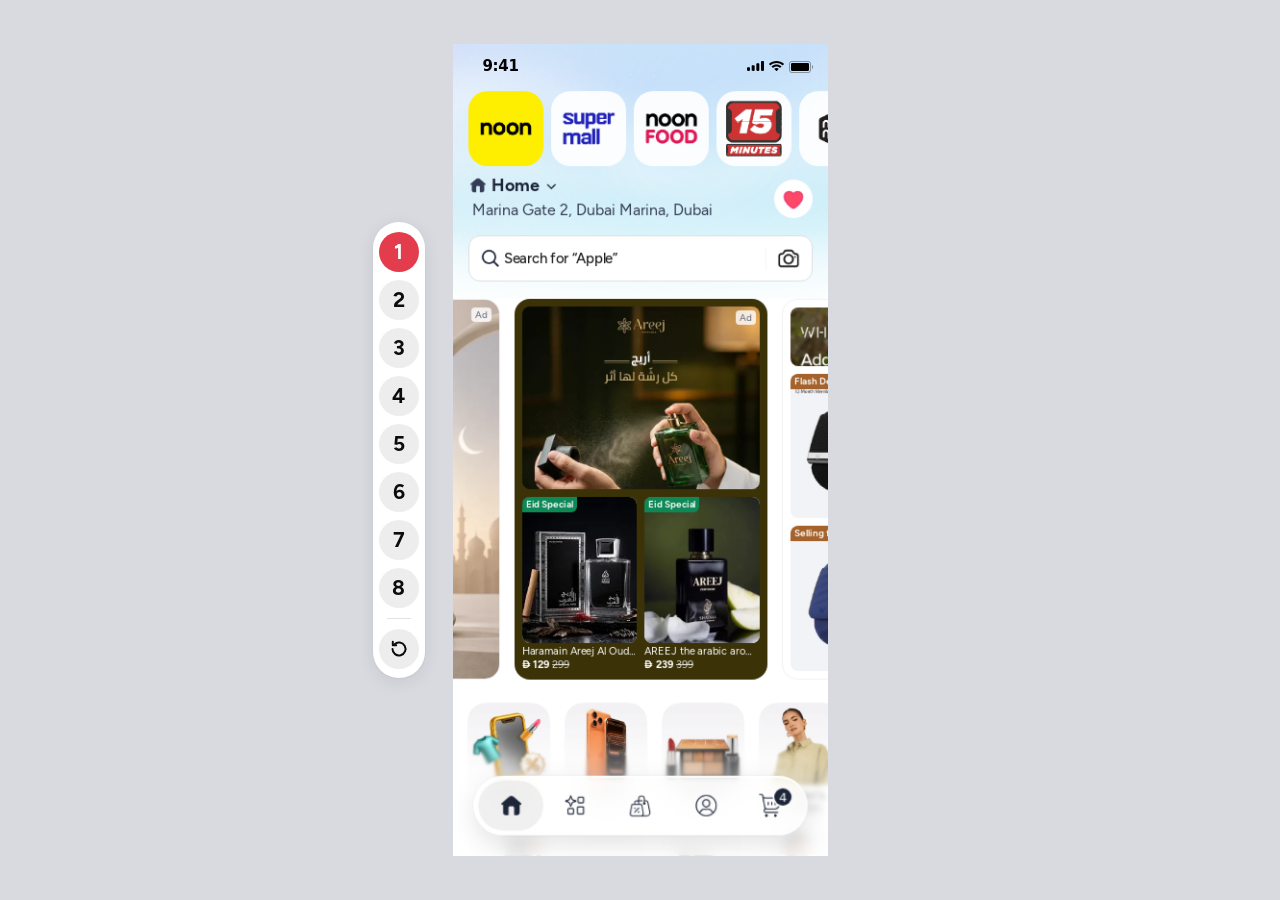
==== commit 32875faf: "Iteration 8: copy of 7 with Apply, personalizing beat and a collapsed widget - Last question: Apply " ====
--- a/index.html
+++ b/index.html
@@ -148,7 +148,7 @@
 </div>
 </div>
 
-<!-- Iteration switcher (prototype tool, outside the phone): 1 = /, 2 = /v2/, 3 = /v3/, 4 = /v4/, 5 = /v5/, 6 = /v6/, 7 = /v7/ (separate copies); the page carries data-variant="n" -->
+<!-- Iteration switcher (prototype tool, outside the phone): 1 = /, 2 = /v2/, 3 = /v3/, 4 = /v4/, 5 = /v5/, 6 = /v6/, 7 = /v7/, 8 = /v8/ (separate copies); the page carries data-variant="n" -->
 <nav class="vswitch" id="vswitch" aria-label="Prototype tools">
   <button class="vswitch__b" data-v="1" aria-pressed="true" aria-label="Iteration 1">1</button>
   <button class="vswitch__b" data-v="2" aria-pressed="false" aria-label="Iteration 2">2</button>
@@ -157,6 +157,7 @@
   <button class="vswitch__b" data-v="5" aria-pressed="false" aria-label="Iteration 5">5</button>
   <button class="vswitch__b" data-v="6" aria-pressed="false" aria-label="Iteration 6">6</button>
   <button class="vswitch__b" data-v="7" aria-pressed="false" aria-label="Iteration 7">7</button>
+  <button class="vswitch__b" data-v="8" aria-pressed="false" aria-label="Iteration 8">8</button>
   <i class="vswitch__sep" aria-hidden="true"></i>
   <button class="vswitch__b vswitch__reset" id="vreset" title="Reset the flow" aria-label="Reset the flow — start again from Home"><svg width="20" height="20" viewBox="0 0 20 20" fill="none" aria-hidden="true"><path d="M3.5 10a6.5 6.5 0 1 0 1.9-4.6" stroke="currentColor" stroke-width="2" stroke-linecap="round"/><path d="M3.8 2.8v3.4h3.4" stroke="currentColor" stroke-width="2" stroke-linecap="round" stroke-linejoin="round"/></svg></button>
 </nav>
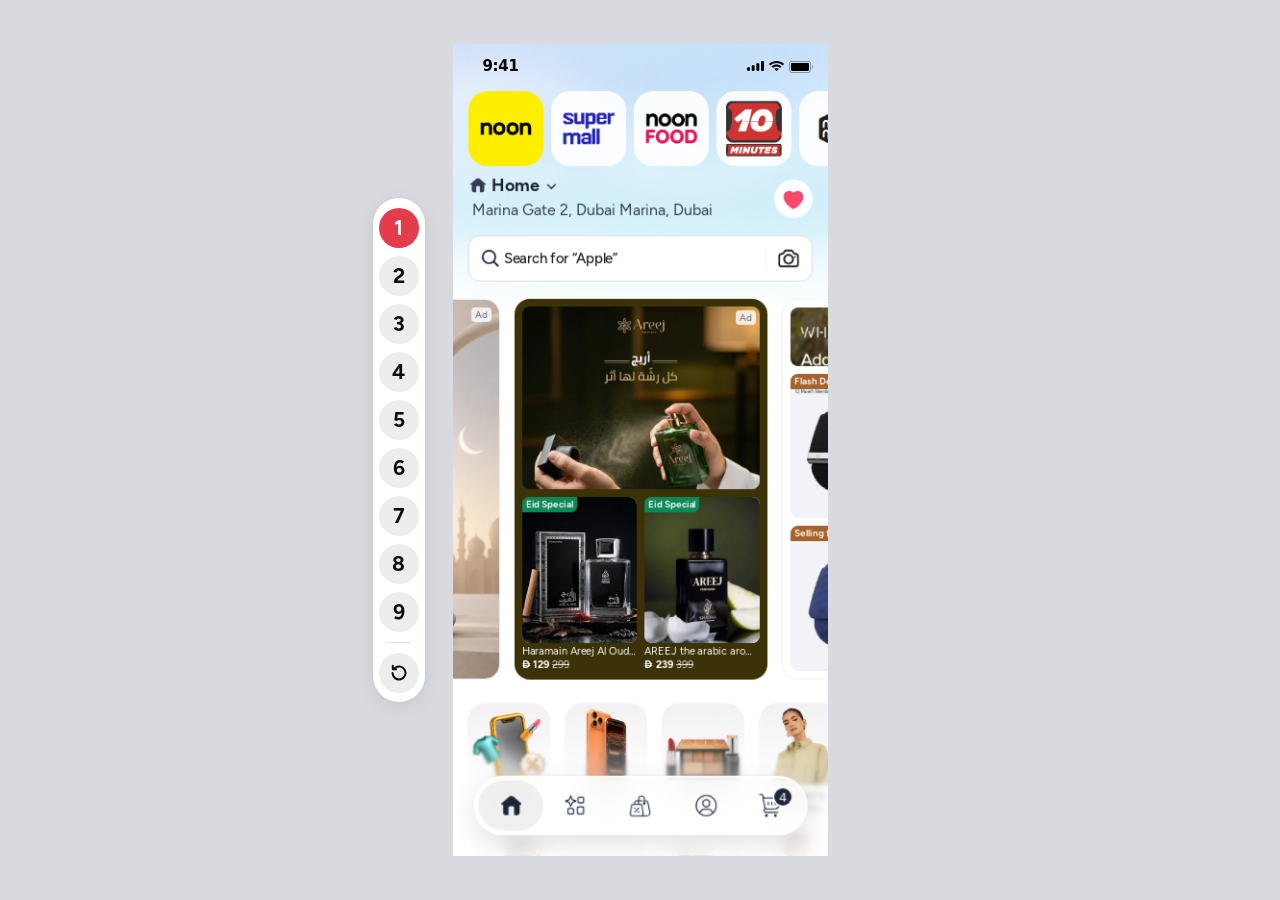
==== commit a0420e22: "Iteration 9: renumber from 6; switcher 1–9 on every page - v9 carries data-variant 9 and its own 1–9" ====
--- a/index.html
+++ b/index.html
@@ -148,7 +148,7 @@
 </div>
 </div>
 
-<!-- Iteration switcher (prototype tool, outside the phone): 1 = /, 2 = /v2/, 3 = /v3/, 4 = /v4/, 5 = /v5/, 6 = /v6/, 7 = /v7/, 8 = /v8/ (separate copies); the page carries data-variant="n" -->
+<!-- Iteration switcher (prototype tool, outside the phone): 1 = /, 2 = /v2/, 3 = /v3/, 4 = /v4/, 5 = /v5/, 6 = /v6/, 7 = /v7/, 8 = /v8/, 9 = /v9/ (separate copies); the page carries data-variant="n" -->
 <nav class="vswitch" id="vswitch" aria-label="Prototype tools">
   <button class="vswitch__b" data-v="1" aria-pressed="true" aria-label="Iteration 1">1</button>
   <button class="vswitch__b" data-v="2" aria-pressed="false" aria-label="Iteration 2">2</button>
@@ -158,6 +158,7 @@
   <button class="vswitch__b" data-v="6" aria-pressed="false" aria-label="Iteration 6">6</button>
   <button class="vswitch__b" data-v="7" aria-pressed="false" aria-label="Iteration 7">7</button>
   <button class="vswitch__b" data-v="8" aria-pressed="false" aria-label="Iteration 8">8</button>
+  <button class="vswitch__b" data-v="9" aria-pressed="false" aria-label="Iteration 9">9</button>
   <i class="vswitch__sep" aria-hidden="true"></i>
   <button class="vswitch__b vswitch__reset" id="vreset" title="Reset the flow" aria-label="Reset the flow — start again from Home"><svg width="20" height="20" viewBox="0 0 20 20" fill="none" aria-hidden="true"><path d="M3.5 10a6.5 6.5 0 1 0 1.9-4.6" stroke="currentColor" stroke-width="2" stroke-linecap="round"/><path d="M3.8 2.8v3.4h3.4" stroke="currentColor" stroke-width="2" stroke-linecap="round" stroke-linejoin="round"/></svg></button>
 </nav>
